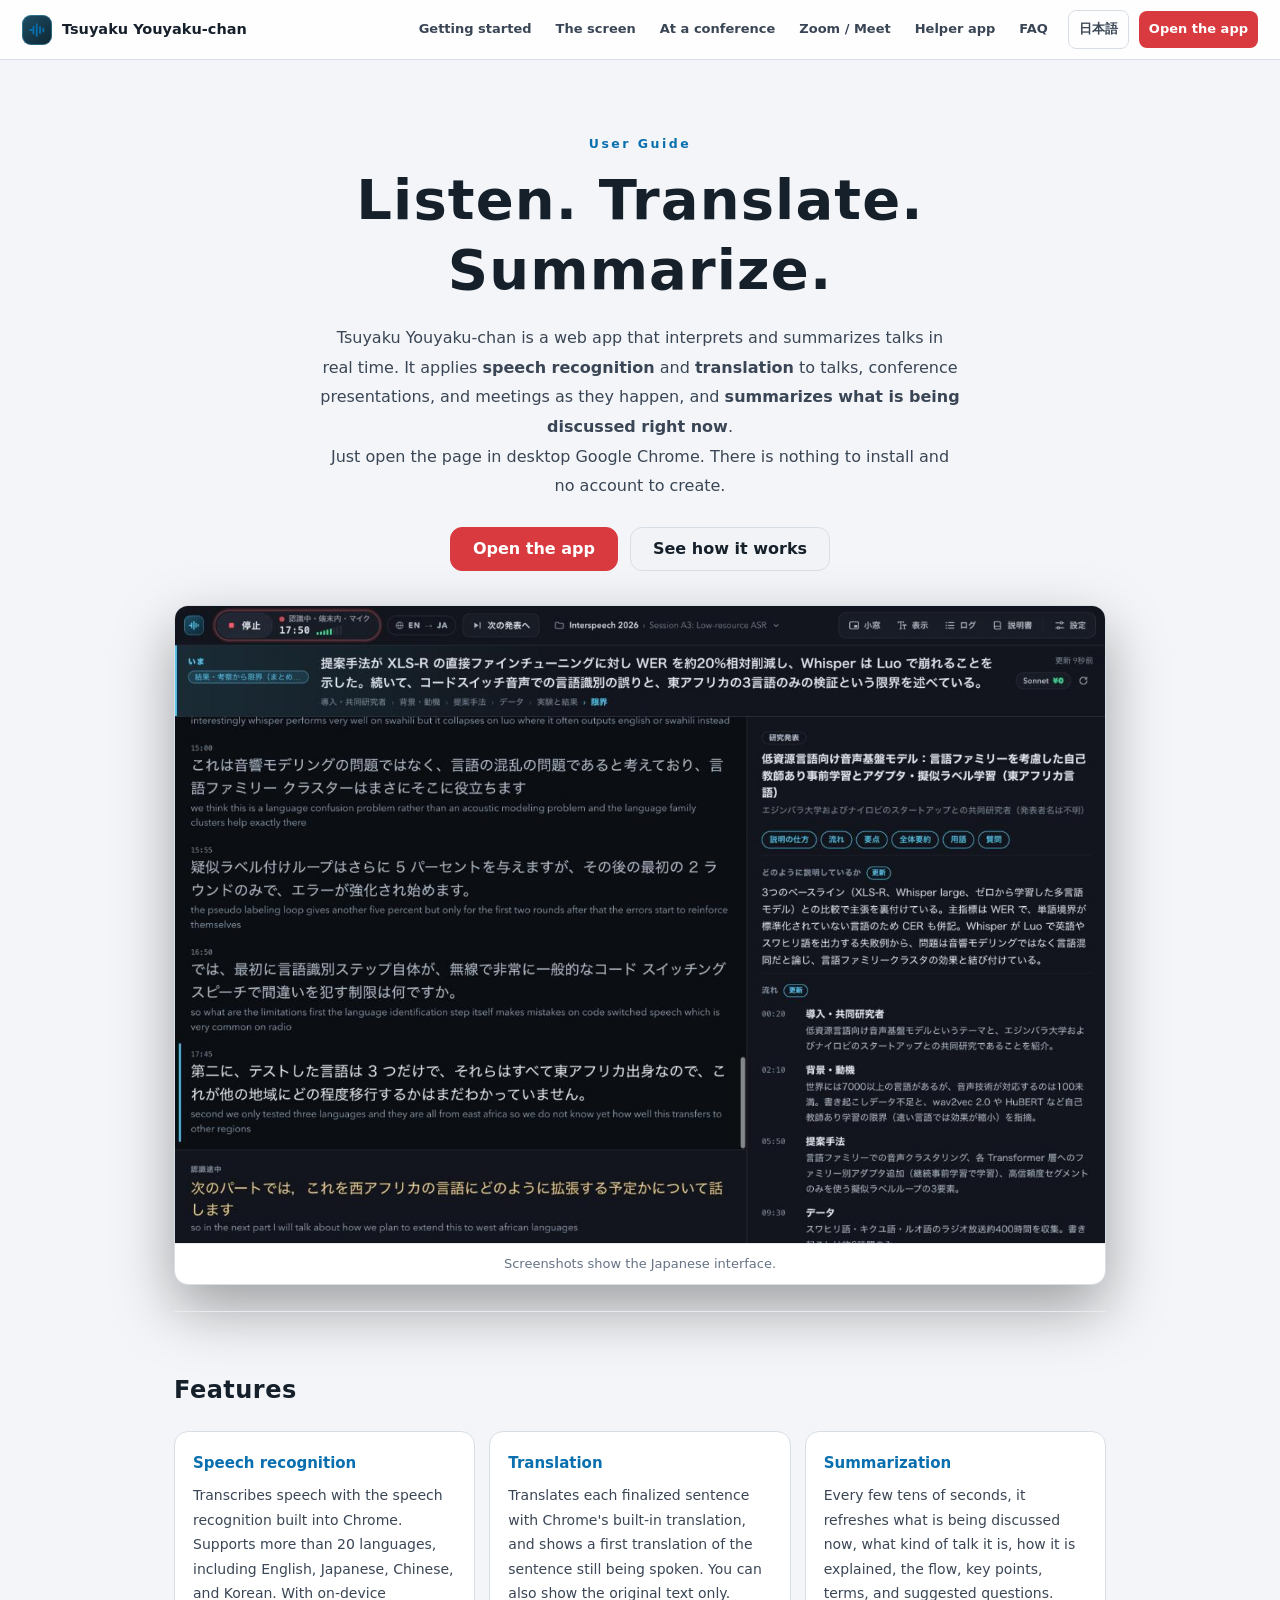
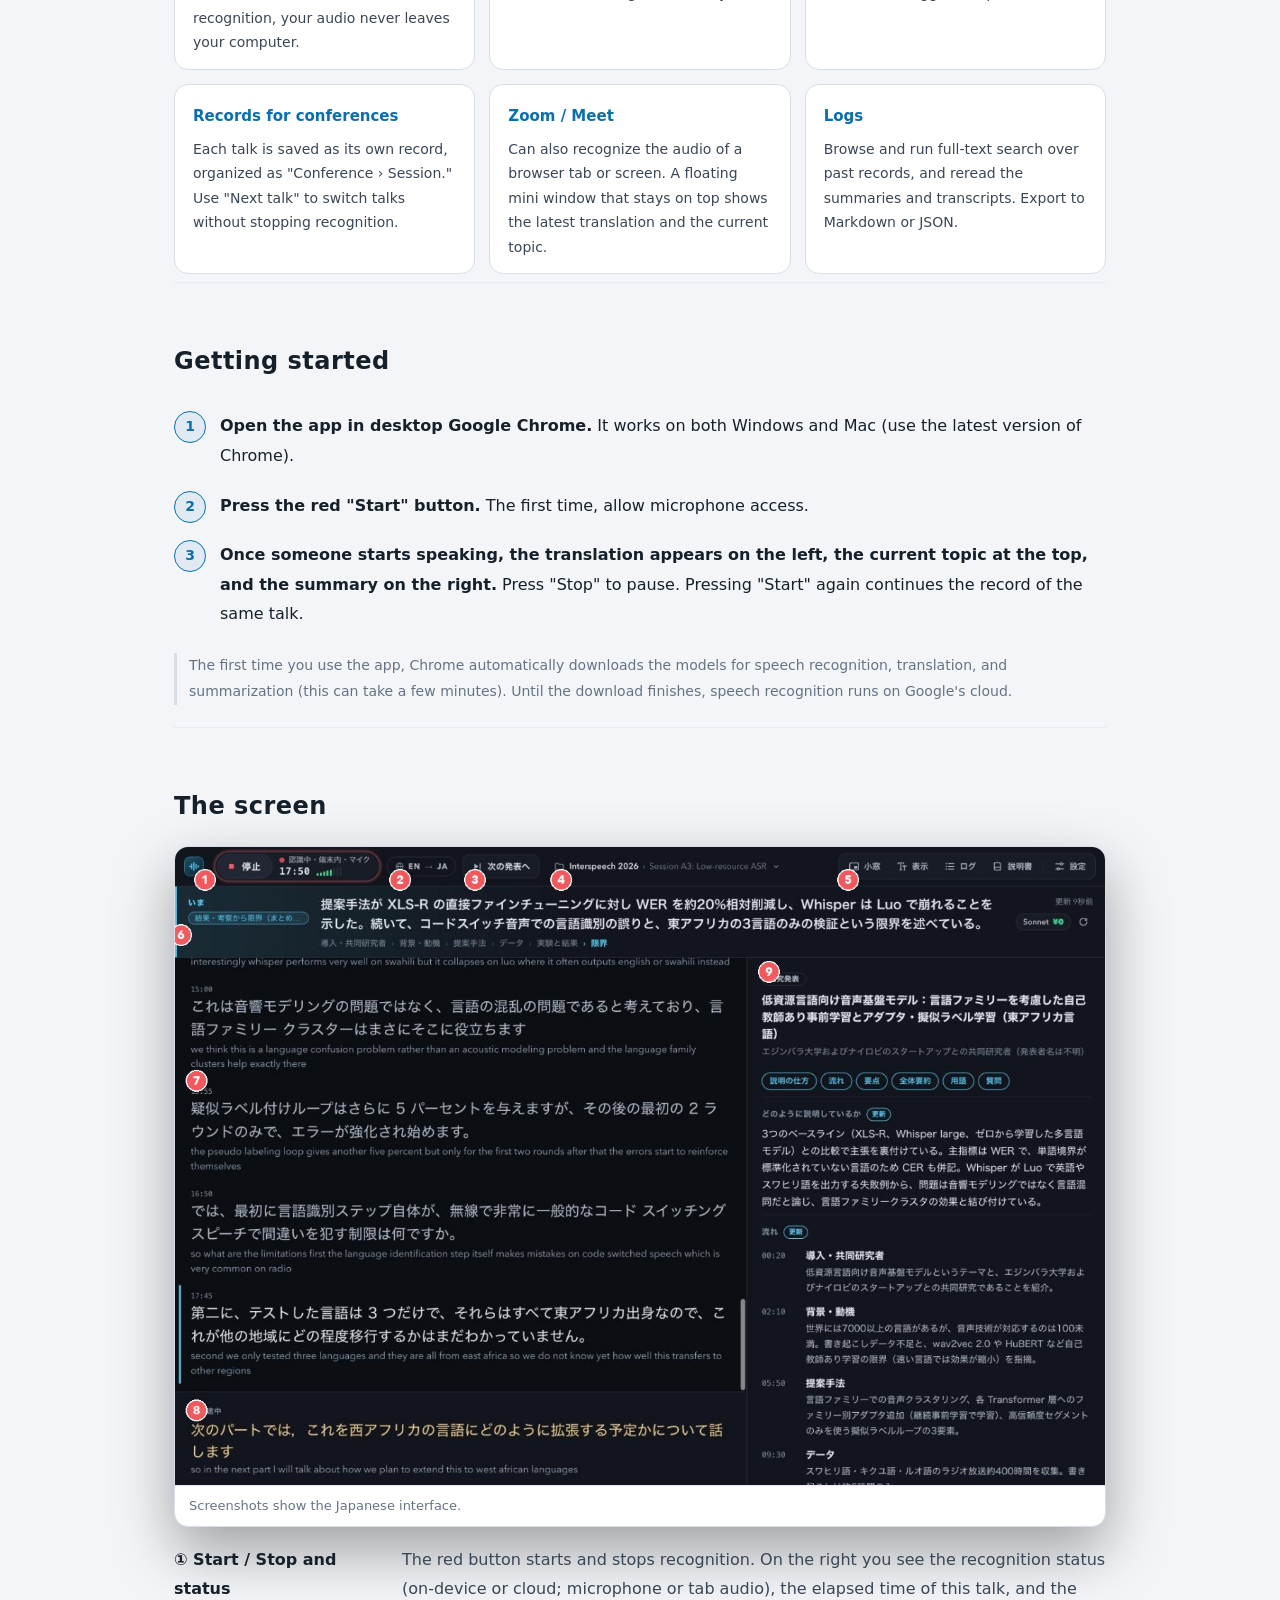
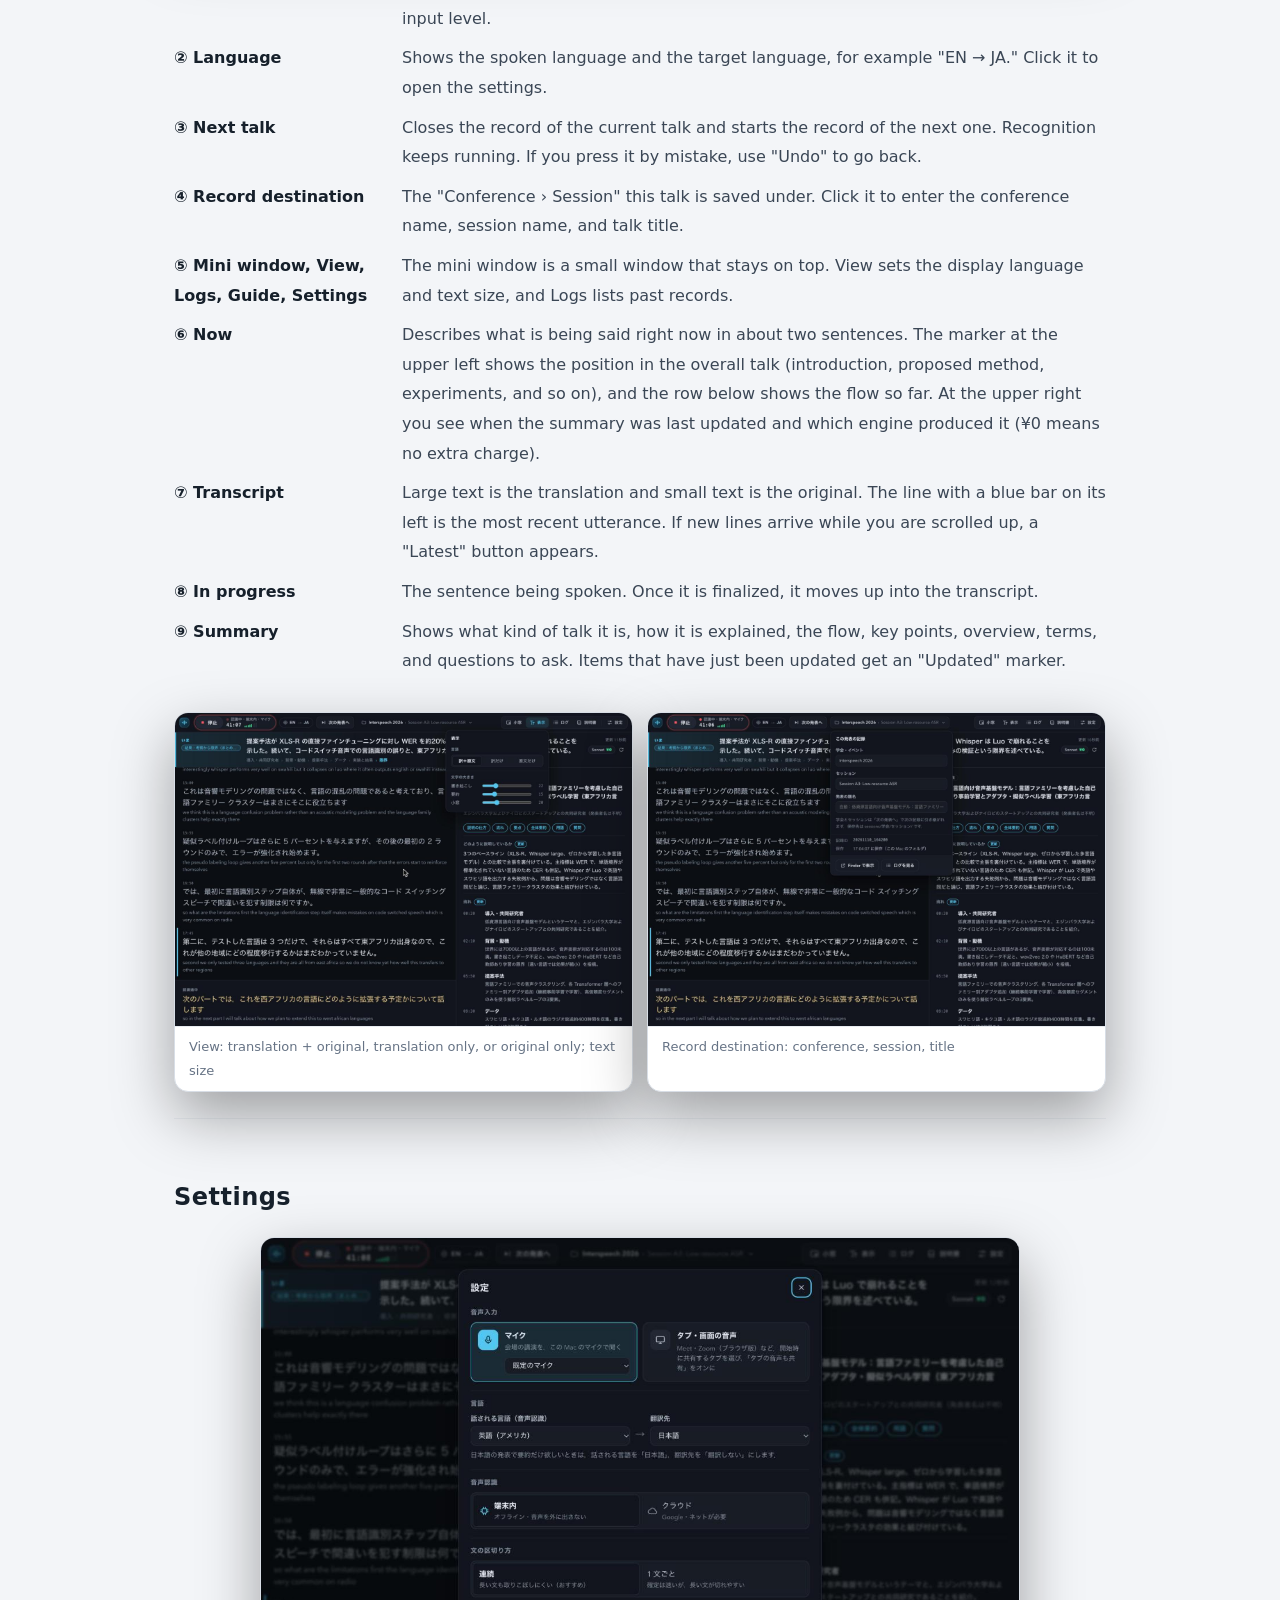
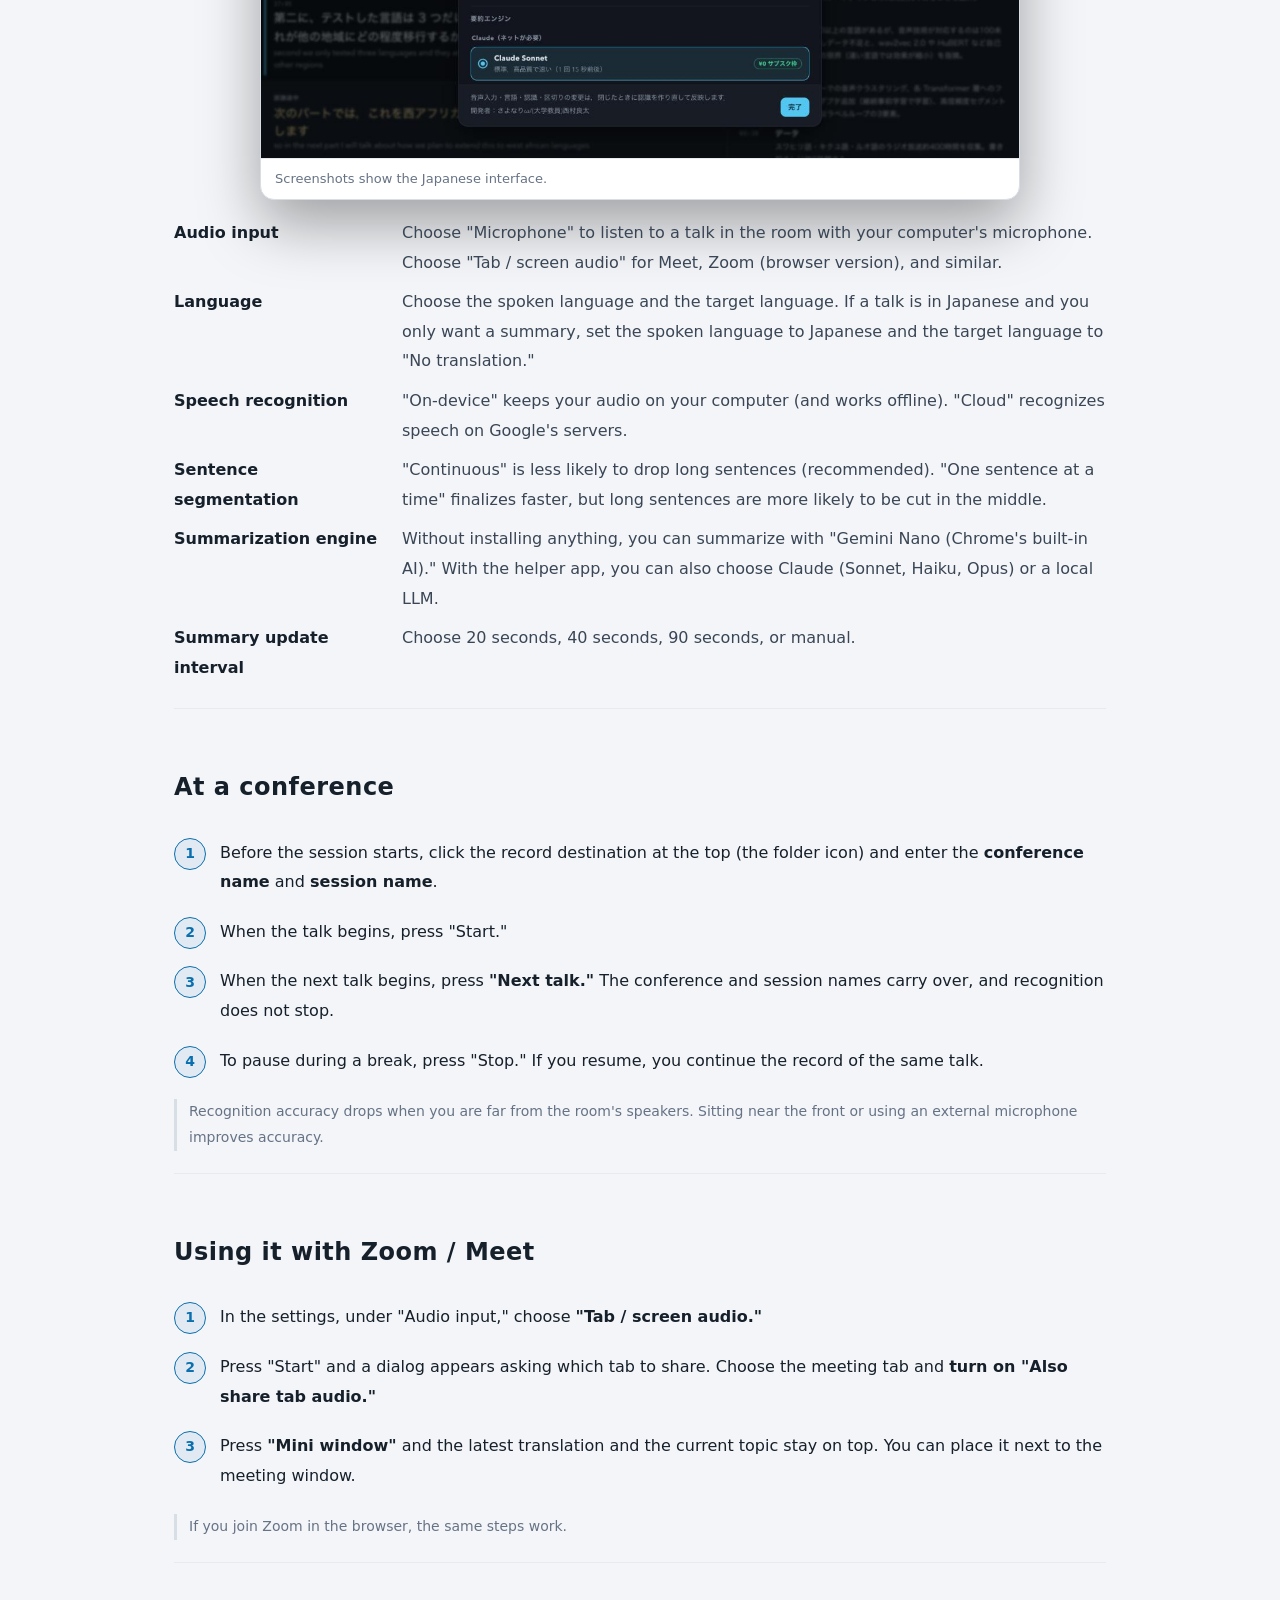
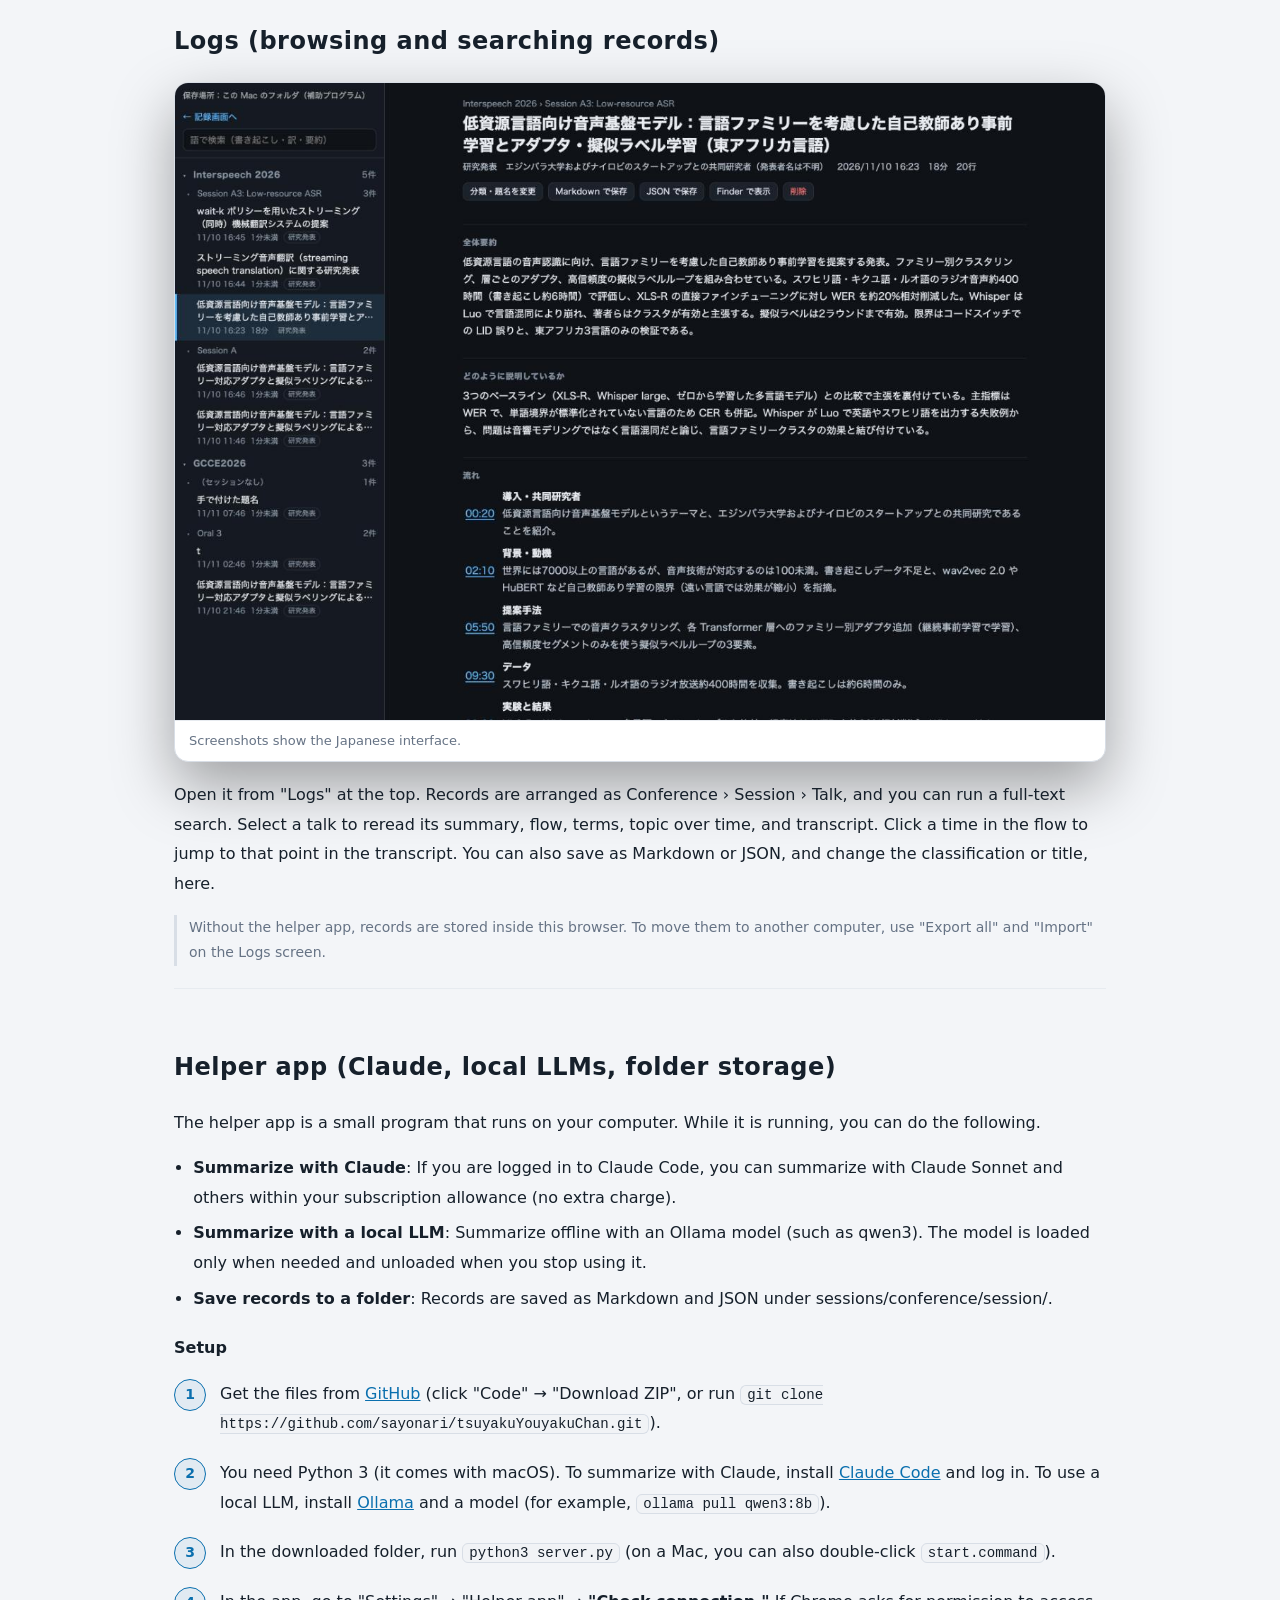
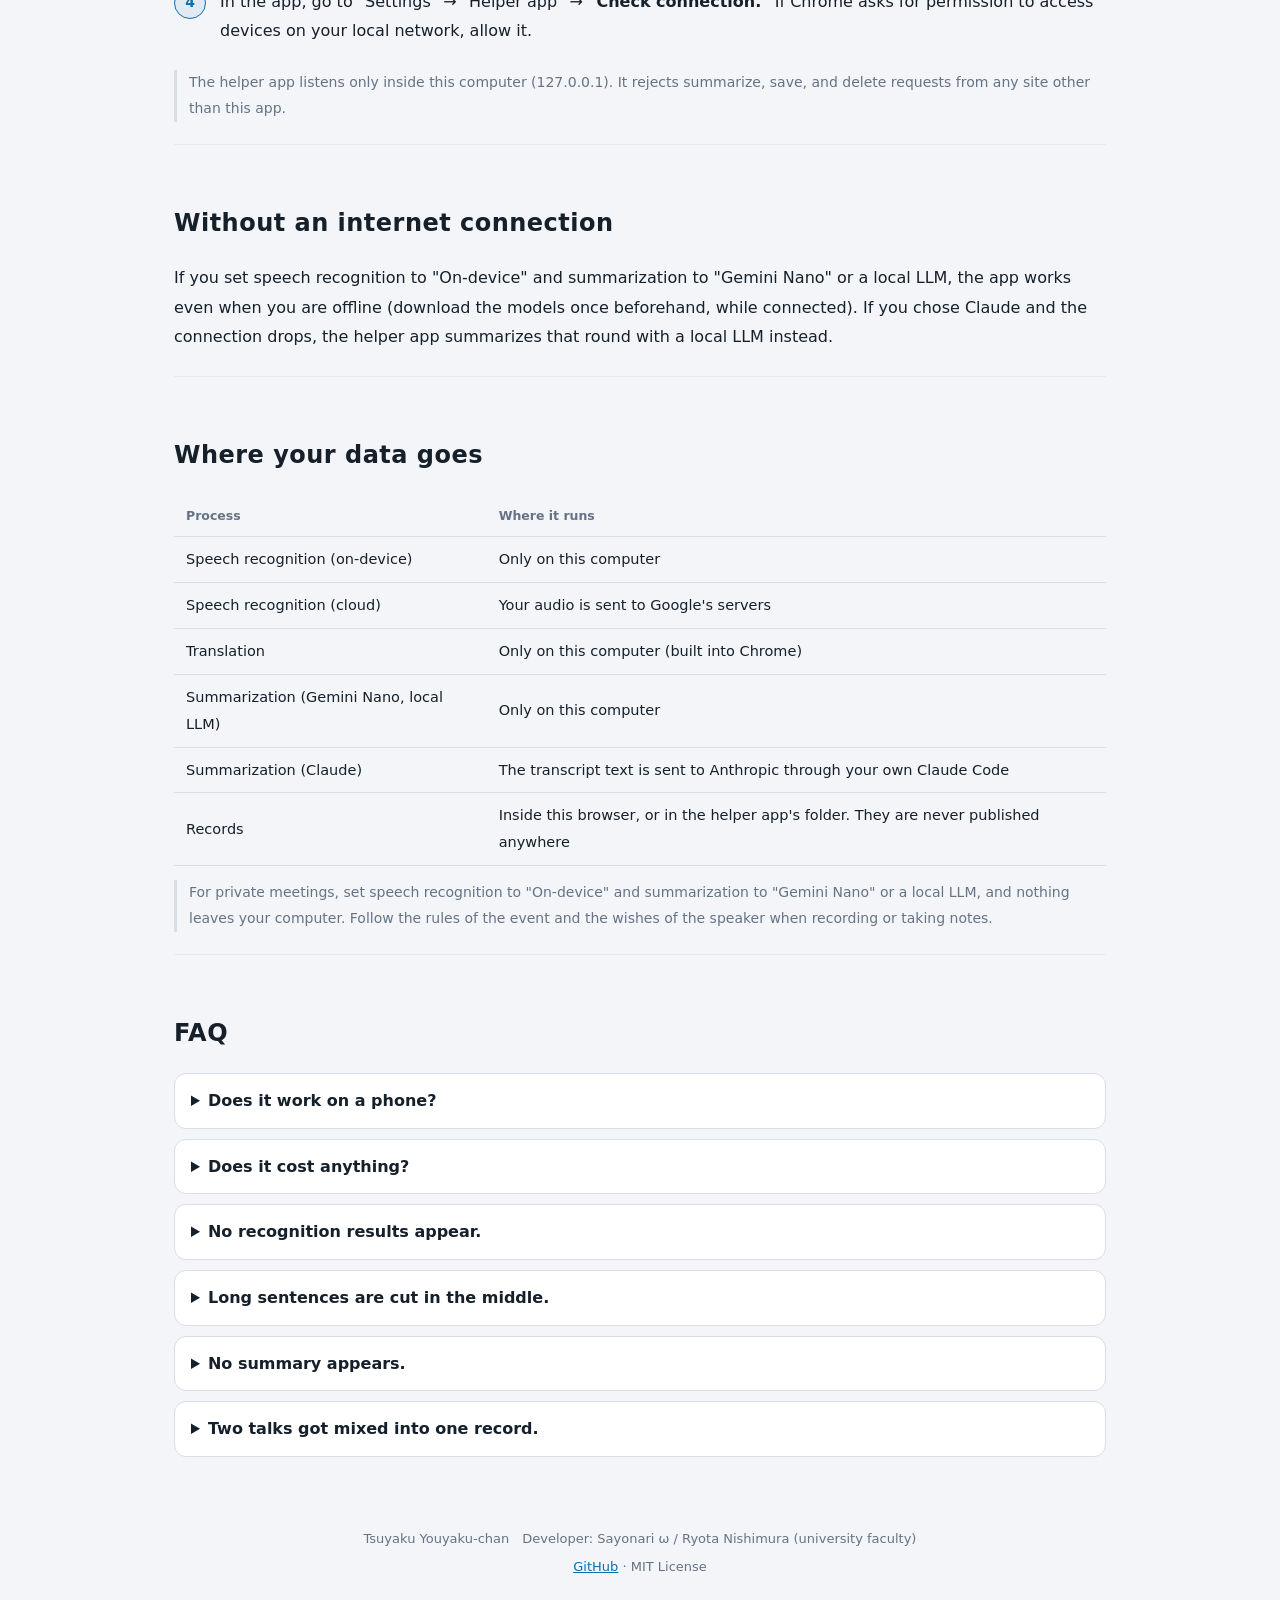
==== guide-en.html @ cc4a245e "英語表示に対応（記録画面・ログ・説明書） - 表示メニューで日本語／English を切り替え（初回はブラウザの言語） - 画面の文言は assets/lang/*.en.js の辞書で置き換える（a" ====
<!doctype html>
<html lang="en">
<head>
<meta charset="utf-8">
<meta name="viewport" content="width=device-width,initial-scale=1">
<meta name="color-scheme" content="light dark">
<title>User Guide - Tsuyaku Youyaku-chan</title>
<meta name="description" content="How to use Tsuyaku Youyaku-chan: a free web app that transcribes, translates, and summarizes talks and conference presentations in real time">
<link rel="icon" href="data:image/svg+xml,%3Csvg xmlns='http://www.w3.org/2000/svg' viewBox='0 0 32 32'%3E%3Crect width='32' height='32' rx='8' fill='%23131a22'/%3E%3Cpath d='M7 16h2M11 11v10M15 8v16M19 12v8M23 14v4' stroke='%2353c7f0' stroke-width='2.4' stroke-linecap='round'/%3E%3C/svg%3E">
<link rel="stylesheet" href="assets/guide.css">
</head>
<body>
<header class="top">
  <a class="brand" href="index.html"><span class="mark"><svg viewBox="0 0 32 32"><path d="M6 16h2.4M10.8 11v10M15.6 7.5v17M20.4 11.5v9M25.2 14v4" fill="none" stroke="currentColor" stroke-width="2.6" stroke-linecap="round"/></svg></span>Tsuyaku Youyaku-chan</a>
  <nav>
    <a href="#start">Getting started</a><a href="#screen">The screen</a><a href="#conf">At a conference</a><a href="#online">Zoom / Meet</a><a href="#helper">Helper app</a><a href="#faq">FAQ</a><a class="lang" href="guide.html" hreflang="ja" lang="ja">日本語</a>
    <a class="open" href="index.html">Open the app</a>
  </nav>
</header>

<main>
<section class="hero">
  <p class="kicker">User Guide</p>
  <h1>Listen. Translate.<br>Summarize.</h1>
  <p class="lead">Tsuyaku Youyaku-chan is a web app that interprets and summarizes talks in real time. It applies <b>speech recognition</b> and <b>translation</b> to talks, conference presentations, and meetings as they happen, and <b>summarizes what is being discussed right now</b>.<br>Just open the page in desktop Google Chrome. There is nothing to install and no account to create.</p>
  <div class="cta"><a class="btn primary" href="index.html">Open the app</a><a class="btn" href="#start">See how it works</a></div>
  <figure class="shot"><img src="assets/img/main.jpg" alt="The app: what is being said now at the top, translation and original on the left, summary on the right" loading="lazy"><figcaption>Screenshots show the Japanese interface.</figcaption></figure>
</section>

<section id="features">
  <h2>Features</h2>
  <div class="grid3">
    <div class="feat"><h3>Speech recognition</h3><p>Transcribes speech with the speech recognition built into Chrome. Supports more than 20 languages, including English, Japanese, Chinese, and Korean. With on-device recognition, your audio never leaves your computer.</p></div>
    <div class="feat"><h3>Translation</h3><p>Translates each finalized sentence with Chrome's built-in translation, and shows a first translation of the sentence still being spoken. You can also show the original text only.</p></div>
    <div class="feat"><h3>Summarization</h3><p>Every few tens of seconds, it refreshes what is being discussed now, what kind of talk it is, how it is explained, the flow, key points, terms, and suggested questions.</p></div>
    <div class="feat"><h3>Records for conferences</h3><p>Each talk is saved as its own record, organized as "Conference › Session." Use "Next talk" to switch talks without stopping recognition.</p></div>
    <div class="feat"><h3>Zoom / Meet</h3><p>Can also recognize the audio of a browser tab or screen. A floating mini window that stays on top shows the latest translation and the current topic.</p></div>
    <div class="feat"><h3>Logs</h3><p>Browse and run full-text search over past records, and reread the summaries and transcripts. Export to Markdown or JSON.</p></div>
  </div>
</section>

<section id="start">
  <h2>Getting started</h2>
  <ol class="steps">
    <li><b>Open the app in desktop Google Chrome.</b> It works on both Windows and Mac (use the latest version of Chrome).</li>
    <li><b>Press the red "Start" button.</b> The first time, allow microphone access.</li>
    <li><b>Once someone starts speaking, the translation appears on the left, the current topic at the top, and the summary on the right.</b> Press "Stop" to pause. Pressing "Start" again continues the record of the same talk.</li>
  </ol>
  <p class="note">The first time you use the app, Chrome automatically downloads the models for speech recognition, translation, and summarization (this can take a few minutes). Until the download finishes, speech recognition runs on Google's cloud.</p>
</section>

<section id="screen">
  <h2>The screen</h2>
  <figure class="shot"><img src="assets/img/main-numbered.jpg" alt="The full screen (numbers 1 to 9 correspond to the descriptions below)" loading="lazy"><figcaption>Screenshots show the Japanese interface.</figcaption></figure>
  <dl class="parts">
    <dt>① Start / Stop and status</dt><dd>The red button starts and stops recognition. On the right you see the recognition status (on-device or cloud; microphone or tab audio), the elapsed time of this talk, and the input level.</dd>
    <dt>② Language</dt><dd>Shows the spoken language and the target language, for example "EN → JA." Click it to open the settings.</dd>
    <dt>③ Next talk</dt><dd>Closes the record of the current talk and starts the record of the next one. Recognition keeps running. If you press it by mistake, use "Undo" to go back.</dd>
    <dt>④ Record destination</dt><dd>The "Conference › Session" this talk is saved under. Click it to enter the conference name, session name, and talk title.</dd>
    <dt>⑤ Mini window, View, Logs, Guide, Settings</dt><dd>The mini window is a small window that stays on top. View sets the display language and text size, and Logs lists past records.</dd>
    <dt>⑥ Now</dt><dd>Describes what is being said right now in about two sentences. The marker at the upper left shows the position in the overall talk (introduction, proposed method, experiments, and so on), and the row below shows the flow so far. At the upper right you see when the summary was last updated and which engine produced it (¥0 means no extra charge).</dd>
    <dt>⑦ Transcript</dt><dd>Large text is the translation and small text is the original. The line with a blue bar on its left is the most recent utterance. If new lines arrive while you are scrolled up, a "Latest" button appears.</dd>
    <dt>⑧ In progress</dt><dd>The sentence being spoken. Once it is finalized, it moves up into the transcript.</dd>
    <dt>⑨ Summary</dt><dd>Shows what kind of talk it is, how it is explained, the flow, key points, overview, terms, and questions to ask. Items that have just been updated get an "Updated" marker.</dd>
  </dl>
  <div class="grid2">
    <figure class="shot"><img src="assets/img/view.jpg" alt="View menu" loading="lazy"><figcaption>View: translation + original, translation only, or original only; text size</figcaption></figure>
    <figure class="shot"><img src="assets/img/record.jpg" alt="Record destination menu" loading="lazy"><figcaption>Record destination: conference, session, title</figcaption></figure>
  </div>
</section>

<section id="settings">
  <h2>Settings</h2>
  <figure class="shot narrow"><img src="assets/img/settings.jpg" alt="Settings screen" loading="lazy"><figcaption>Screenshots show the Japanese interface.</figcaption></figure>
  <dl class="parts">
    <dt>Audio input</dt><dd>Choose "Microphone" to listen to a talk in the room with your computer's microphone. Choose "Tab / screen audio" for Meet, Zoom (browser version), and similar.</dd>
    <dt>Language</dt><dd>Choose the spoken language and the target language. If a talk is in Japanese and you only want a summary, set the spoken language to Japanese and the target language to "No translation."</dd>
    <dt>Speech recognition</dt><dd>"On-device" keeps your audio on your computer (and works offline). "Cloud" recognizes speech on Google's servers.</dd>
    <dt>Sentence segmentation</dt><dd>"Continuous" is less likely to drop long sentences (recommended). "One sentence at a time" finalizes faster, but long sentences are more likely to be cut in the middle.</dd>
    <dt>Summarization engine</dt><dd>Without installing anything, you can summarize with "Gemini Nano (Chrome's built-in AI)." With the helper app, you can also choose Claude (Sonnet, Haiku, Opus) or a local LLM.</dd>
    <dt>Summary update interval</dt><dd>Choose 20 seconds, 40 seconds, 90 seconds, or manual.</dd>
  </dl>
</section>

<section id="conf">
  <h2>At a conference</h2>
  <ol class="steps">
    <li>Before the session starts, click the record destination at the top (the folder icon) and enter the <b>conference name</b> and <b>session name</b>.</li>
    <li>When the talk begins, press "Start."</li>
    <li>When the next talk begins, press <b>"Next talk."</b> The conference and session names carry over, and recognition does not stop.</li>
    <li>To pause during a break, press "Stop." If you resume, you continue the record of the same talk.</li>
  </ol>
  <p class="note">Recognition accuracy drops when you are far from the room's speakers. Sitting near the front or using an external microphone improves accuracy.</p>
</section>

<section id="online">
  <h2>Using it with Zoom / Meet</h2>
  <ol class="steps">
    <li>In the settings, under "Audio input," choose <b>"Tab / screen audio."</b></li>
    <li>Press "Start" and a dialog appears asking which tab to share. Choose the meeting tab and <b>turn on "Also share tab audio."</b></li>
    <li>Press <b>"Mini window"</b> and the latest translation and the current topic stay on top. You can place it next to the meeting window.</li>
  </ol>
  <p class="note">If you join Zoom in the browser, the same steps work.</p>
</section>

<section id="logs">
  <h2>Logs (browsing and searching records)</h2>
  <figure class="shot"><img src="assets/img/logs.jpg" alt="Logs screen" loading="lazy"><figcaption>Screenshots show the Japanese interface.</figcaption></figure>
  <p>Open it from "Logs" at the top. Records are arranged as Conference › Session › Talk, and you can run a full-text search. Select a talk to reread its summary, flow, terms, topic over time, and transcript. Click a time in the flow to jump to that point in the transcript. You can also save as Markdown or JSON, and change the classification or title, here.</p>
  <p class="note">Without the helper app, records are stored inside this browser. To move them to another computer, use "Export all" and "Import" on the Logs screen.</p>
</section>

<section id="helper">
  <h2>Helper app (Claude, local LLMs, folder storage)</h2>
  <p>The helper app is a small program that runs on your computer. While it is running, you can do the following.</p>
  <ul class="checks">
    <li><b>Summarize with Claude</b>: If you are logged in to Claude Code, you can summarize with Claude Sonnet and others within your subscription allowance (no extra charge).</li>
    <li><b>Summarize with a local LLM</b>: Summarize offline with an Ollama model (such as qwen3). The model is loaded only when needed and unloaded when you stop using it.</li>
    <li><b>Save records to a folder</b>: Records are saved as Markdown and JSON under sessions/conference/session/.</li>
  </ul>
  <h3>Setup</h3>
  <ol class="steps">
    <li>Get the files from <a href="https://github.com/sayonari/tsuyakuYouyakuChan">GitHub</a> (click "Code" → "Download ZIP", or run <code>git clone https://github.com/sayonari/tsuyakuYouyakuChan.git</code>).</li>
    <li>You need Python 3 (it comes with macOS). To summarize with Claude, install <a href="https://claude.com/claude-code">Claude Code</a> and log in. To use a local LLM, install <a href="https://ollama.com/">Ollama</a> and a model (for example, <code>ollama pull qwen3:8b</code>).</li>
    <li>In the downloaded folder, run <code>python3 server.py</code> (on a Mac, you can also double-click <code>start.command</code>).</li>
    <li>In the app, go to "Settings" → "Helper app" → <b>"Check connection."</b> If Chrome asks for permission to access devices on your local network, allow it.</li>
  </ol>
  <p class="note">The helper app listens only inside this computer (127.0.0.1). It rejects summarize, save, and delete requests from any site other than this app.</p>
</section>

<section id="offline">
  <h2>Without an internet connection</h2>
  <p>If you set speech recognition to "On-device" and summarization to "Gemini Nano" or a local LLM, the app works even when you are offline (download the models once beforehand, while connected). If you chose Claude and the connection drops, the helper app summarizes that round with a local LLM instead.</p>
</section>

<section id="privacy">
  <h2>Where your data goes</h2>
  <table class="where">
    <thead><tr><th>Process</th><th>Where it runs</th></tr></thead>
    <tbody>
      <tr><td>Speech recognition (on-device)</td><td>Only on this computer</td></tr>
      <tr><td>Speech recognition (cloud)</td><td>Your audio is sent to Google's servers</td></tr>
      <tr><td>Translation</td><td>Only on this computer (built into Chrome)</td></tr>
      <tr><td>Summarization (Gemini Nano, local LLM)</td><td>Only on this computer</td></tr>
      <tr><td>Summarization (Claude)</td><td>The transcript text is sent to Anthropic through your own Claude Code</td></tr>
      <tr><td>Records</td><td>Inside this browser, or in the helper app's folder. They are never published anywhere</td></tr>
    </tbody>
  </table>
  <p class="note">For private meetings, set speech recognition to "On-device" and summarization to "Gemini Nano" or a local LLM, and nothing leaves your computer. Follow the rules of the event and the wishes of the speaker when recording or taking notes.</p>
</section>

<section id="faq">
  <h2>FAQ</h2>
  <details><summary>Does it work on a phone?</summary><p>Not yet. It works only in desktop Google Chrome, because the mobile version of Chrome does not yet have built-in translation and built-in AI.</p></details>
  <details><summary>Does it cost anything?</summary><p>The app is free. Chrome's speech recognition, translation, and Gemini Nano are also free. Summarizing with Claude uses your Claude subscription allowance (if you run it with an API key, you are billed per use; the summarization engine in the settings then shows "pay-per-use").</p></details>
  <details><summary>No recognition results appear.</summary><p>Check that microphone access is allowed and that the input level (the bar to the right of the Start button) is moving. If on-device recognition returns nothing, switching "Speech recognition" in the settings to Cloud may fix it.</p></details>
  <details><summary>Long sentences are cut in the middle.</summary><p>Set "Sentence segmentation" in the settings to "Continuous." Short fragments are merged into the previous line and retranslated.</p></details>
  <details><summary>No summary appears.</summary><p>Check the summarization engine shown at the upper right. Claude and local LLMs require the helper app. Gemini Nano requires a one-time model download (Chrome does this automatically).</p></details>
  <details><summary>Two talks got mixed into one record.</summary><p>"Stop → Start" continues the same talk. To start a different talk, press "Next talk." You can fix the classification and title on the Logs screen.</p></details>
</section>

<footer class="foot">
  <p>Tsuyaku Youyaku-chan　Developer: Sayonari ω / Ryota Nishimura (university faculty)</p>
  <p><a href="https://github.com/sayonari/tsuyakuYouyakuChan">GitHub</a> · MIT License</p>
</footer>
</main>
</body>
</html>
---- assets/guide.css ----
/* 学会通訳要約ちゃん — 説明書 */
:root {
  color-scheme: dark;
  --bg: #0b0e12; --surface: #12161c; --surface-2: #181d25; --line: #262e39; --line-soft: #1c232c;
  --fg: #e2e7ed; --fg-2: #b2bcc8; --muted: #7f8b9a;
  --accent: #53c7f0; --accent-ink: #032231; --accent-soft: rgba(83, 199, 240, .12); --rec: #ff5a5f;
  --font-ui: "Avenir Next", "Hiragino Sans", "Hiragino Kaku Gothic ProN", "Noto Sans JP", system-ui, sans-serif;
  --font-mono: "SF Mono", ui-monospace, Menlo, Consolas, monospace;
}
@media (prefers-color-scheme: light) {
  :root {
    color-scheme: light;
    --bg: #f3f5f8; --surface: #ffffff; --surface-2: #f1f3f6; --line: #d8dee6; --line-soft: #e7ebf0;
    --fg: #16202b; --fg-2: #3a4655; --muted: #667385;
    --accent: #0a6fae; --accent-ink: #ffffff; --accent-soft: rgba(10, 111, 174, .08); --rec: #d93a3f;
  }
}
* { box-sizing: border-box; }
html { scroll-behavior: smooth; scroll-padding-top: 76px; }
body { margin: 0; background: var(--bg); color: var(--fg); font-family: var(--font-ui); line-height: 1.85; -webkit-font-smoothing: antialiased; }
a { color: var(--accent); }
code { font-family: var(--font-mono); font-size: .88em; background: var(--surface-2); border: 1px solid var(--line); border-radius: 6px; padding: 1px 6px; }

.top { position: sticky; top: 0; z-index: 10; display: flex; align-items: center; gap: 18px; height: 60px; padding: 0 22px;
  background: color-mix(in srgb, var(--surface) 88%, transparent); backdrop-filter: blur(10px); border-bottom: 1px solid var(--line); }
.brand { display: flex; align-items: center; gap: 10px; color: var(--fg); text-decoration: none; font-weight: 700; font-size: 14.5px; white-space: nowrap; }
.mark { display: grid; place-items: center; width: 30px; height: 30px; border-radius: 9px; color: var(--accent);
  background: linear-gradient(140deg, #1d4f66, #0e2633); box-shadow: inset 0 0 0 1px rgba(83, 199, 240, .35); }
.mark svg { width: 22px; height: 22px; }
.top nav { display: flex; align-items: center; gap: 4px; margin-left: auto; overflow-x: auto; }
.top nav a { color: var(--fg-2); text-decoration: none; font-size: 13px; font-weight: 600; padding: 6px 10px; border-radius: 8px; white-space: nowrap; }
.top nav a:hover { background: var(--surface-2); color: var(--fg); }
.top nav a.open { background: var(--rec); color: #fff; margin-left: 6px; }
.top nav a.lang { border: 1px solid var(--line); margin-left: 6px; }

main { max-width: 980px; margin: 0 auto; padding: 0 24px 80px; }
section { padding: 56px 0 8px; }
section + section { border-top: 1px solid var(--line-soft); }
h2 { font-size: 24px; margin: 0 0 18px; letter-spacing: .02em; }
h3 { font-size: 16px; margin: 20px 0 6px; }

.hero { text-align: center; padding-top: 72px; }
.kicker { color: var(--accent); font-weight: 800; letter-spacing: .2em; font-size: 12.5px; margin: 0; }
.hero h1 { font-size: clamp(34px, 6vw, 56px); line-height: 1.25; margin: 10px 0 18px; letter-spacing: .02em; }
.lead { color: var(--fg-2); font-size: 16px; max-width: 40em; margin: 0 auto; }
.cta { display: flex; gap: 12px; justify-content: center; margin: 26px 0 34px; }
.btn { display: inline-flex; align-items: center; height: 44px; padding: 0 22px; border-radius: 12px; font-weight: 700; text-decoration: none;
  color: var(--fg); background: var(--surface-2); border: 1px solid var(--line); }
.btn.primary { background: var(--rec); border-color: var(--rec); color: #fff; }

.shot { margin: 18px 0; border-radius: 14px; overflow: hidden; border: 1px solid var(--line); box-shadow: 0 24px 60px rgba(0, 0, 0, .35); background: var(--surface); }
.shot img { display: block; width: 100%; height: auto; }
.shot figcaption { font-size: 13px; color: var(--muted); padding: 8px 14px; border-top: 1px solid var(--line-soft); }
.shot.narrow { max-width: 760px; margin-left: auto; margin-right: auto; }

.grid3 { display: grid; grid-template-columns: repeat(3, 1fr); gap: 14px; }
.grid2 { display: grid; grid-template-columns: repeat(2, 1fr); gap: 14px; }
.feat { padding: 18px 18px 14px; border-radius: 14px; background: var(--surface); border: 1px solid var(--line); }
.feat h3 { margin: 0 0 6px; color: var(--accent); font-size: 15px; }
.feat p { margin: 0; color: var(--fg-2); font-size: 14px; line-height: 1.75; }

.steps { counter-reset: s; list-style: none; padding: 0; margin: 0; }
.steps li { counter-increment: s; position: relative; padding: 10px 0 10px 46px; }
.steps li::before { content: counter(s); position: absolute; left: 0; top: 10px; width: 30px; height: 30px; border-radius: 50%;
  display: grid; place-items: center; background: var(--accent-soft); color: var(--accent); font-weight: 800; font-size: 14px; border: 1px solid var(--accent); }
.note { color: var(--muted); font-size: 14px; border-left: 3px solid var(--line); padding-left: 12px; }
.parts { display: grid; grid-template-columns: 13em 1fr; gap: 10px 20px; margin: 18px 0; }
.parts dt { font-weight: 700; }
.parts dd { margin: 0; color: var(--fg-2); }
.checks { padding-left: 1.2em; }
.checks li { margin: 6px 0; }
.where { width: 100%; border-collapse: collapse; font-size: 14.5px; }
.where th, .where td { text-align: left; padding: 9px 12px; border-bottom: 1px solid var(--line); }
.where th { color: var(--muted); font-size: 12.5px; }
details { border: 1px solid var(--line); border-radius: 12px; padding: 4px 16px; margin: 10px 0; background: var(--surface); }
summary { cursor: pointer; font-weight: 700; padding: 8px 0; }
details p { margin: 0 0 12px; color: var(--fg-2); }
.foot { text-align: center; color: var(--muted); font-size: 13px; padding: 48px 0 0; }
.foot p { margin: 4px 0; }

@media (max-width: 760px) {
  .grid3, .grid2 { grid-template-columns: 1fr; }
  .parts { grid-template-columns: 1fr; }
  .top nav a:not(.open):not(.lang) { display: none; }
}
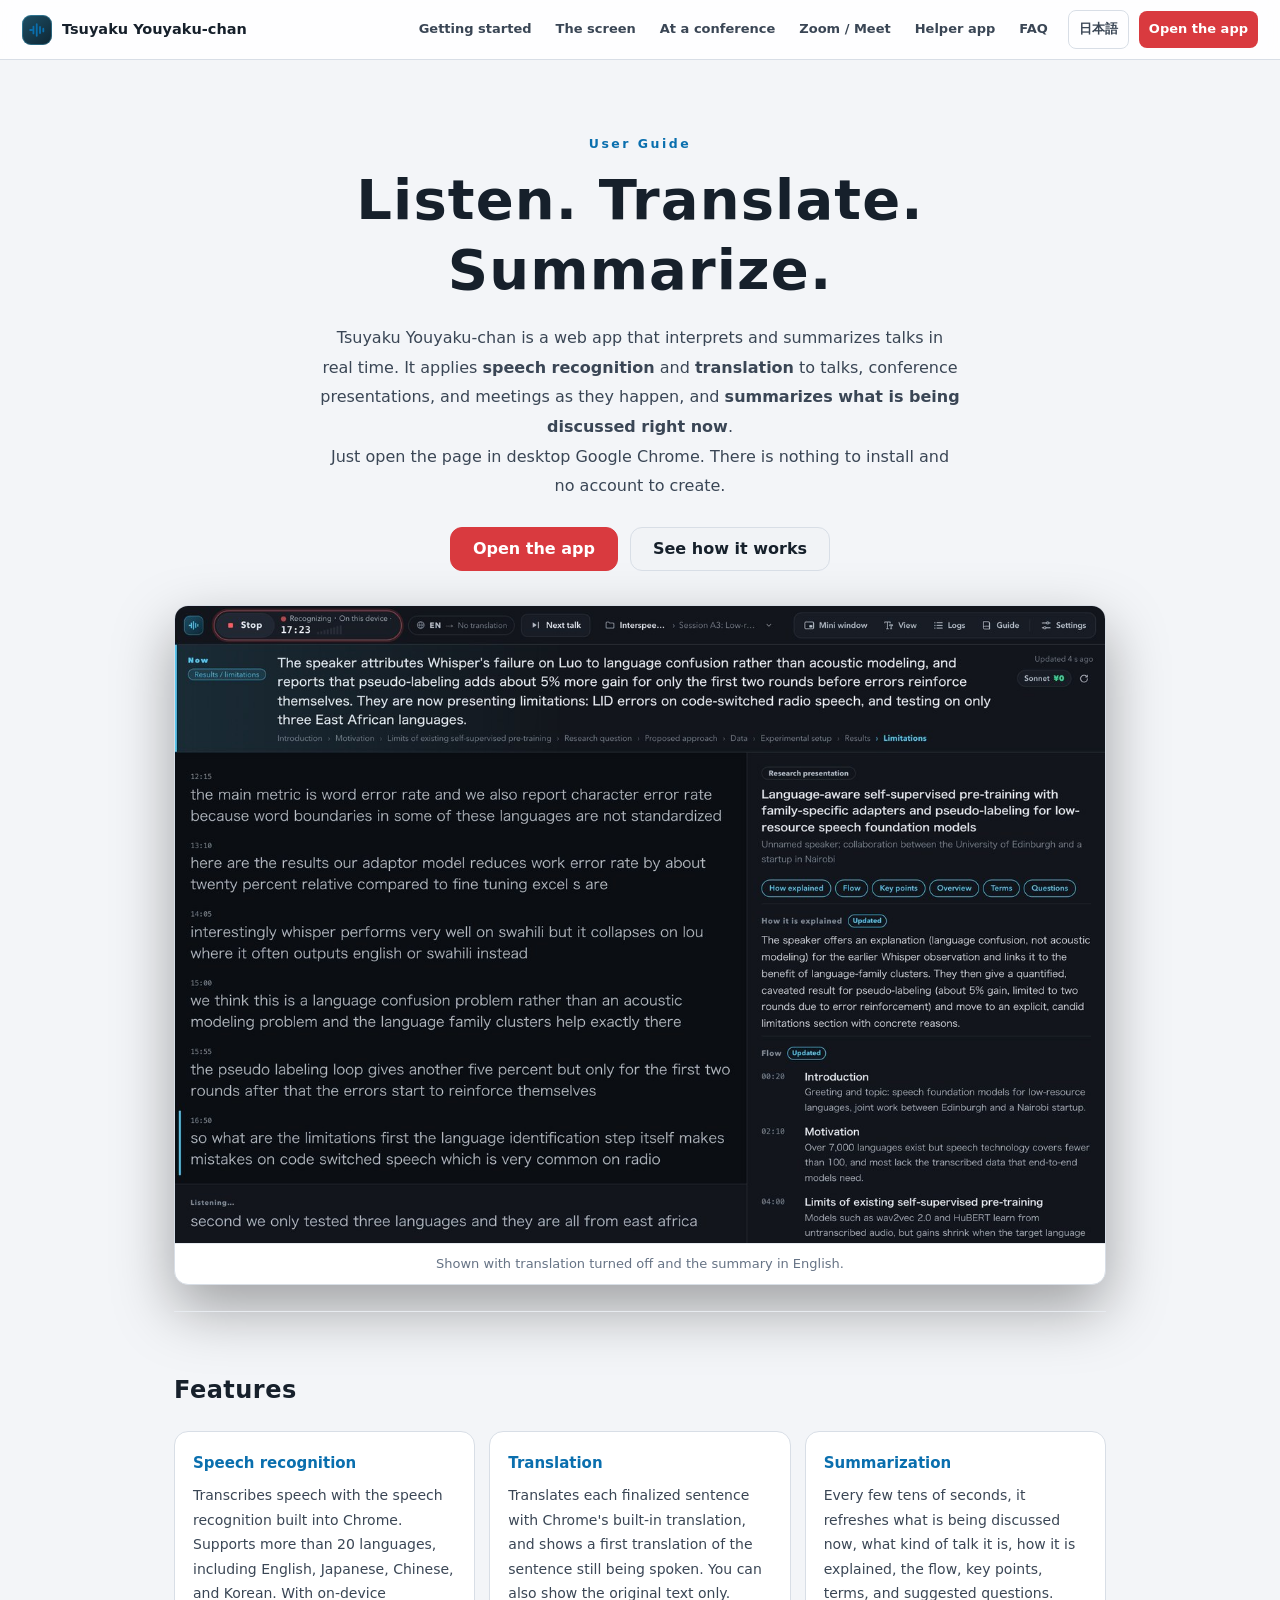
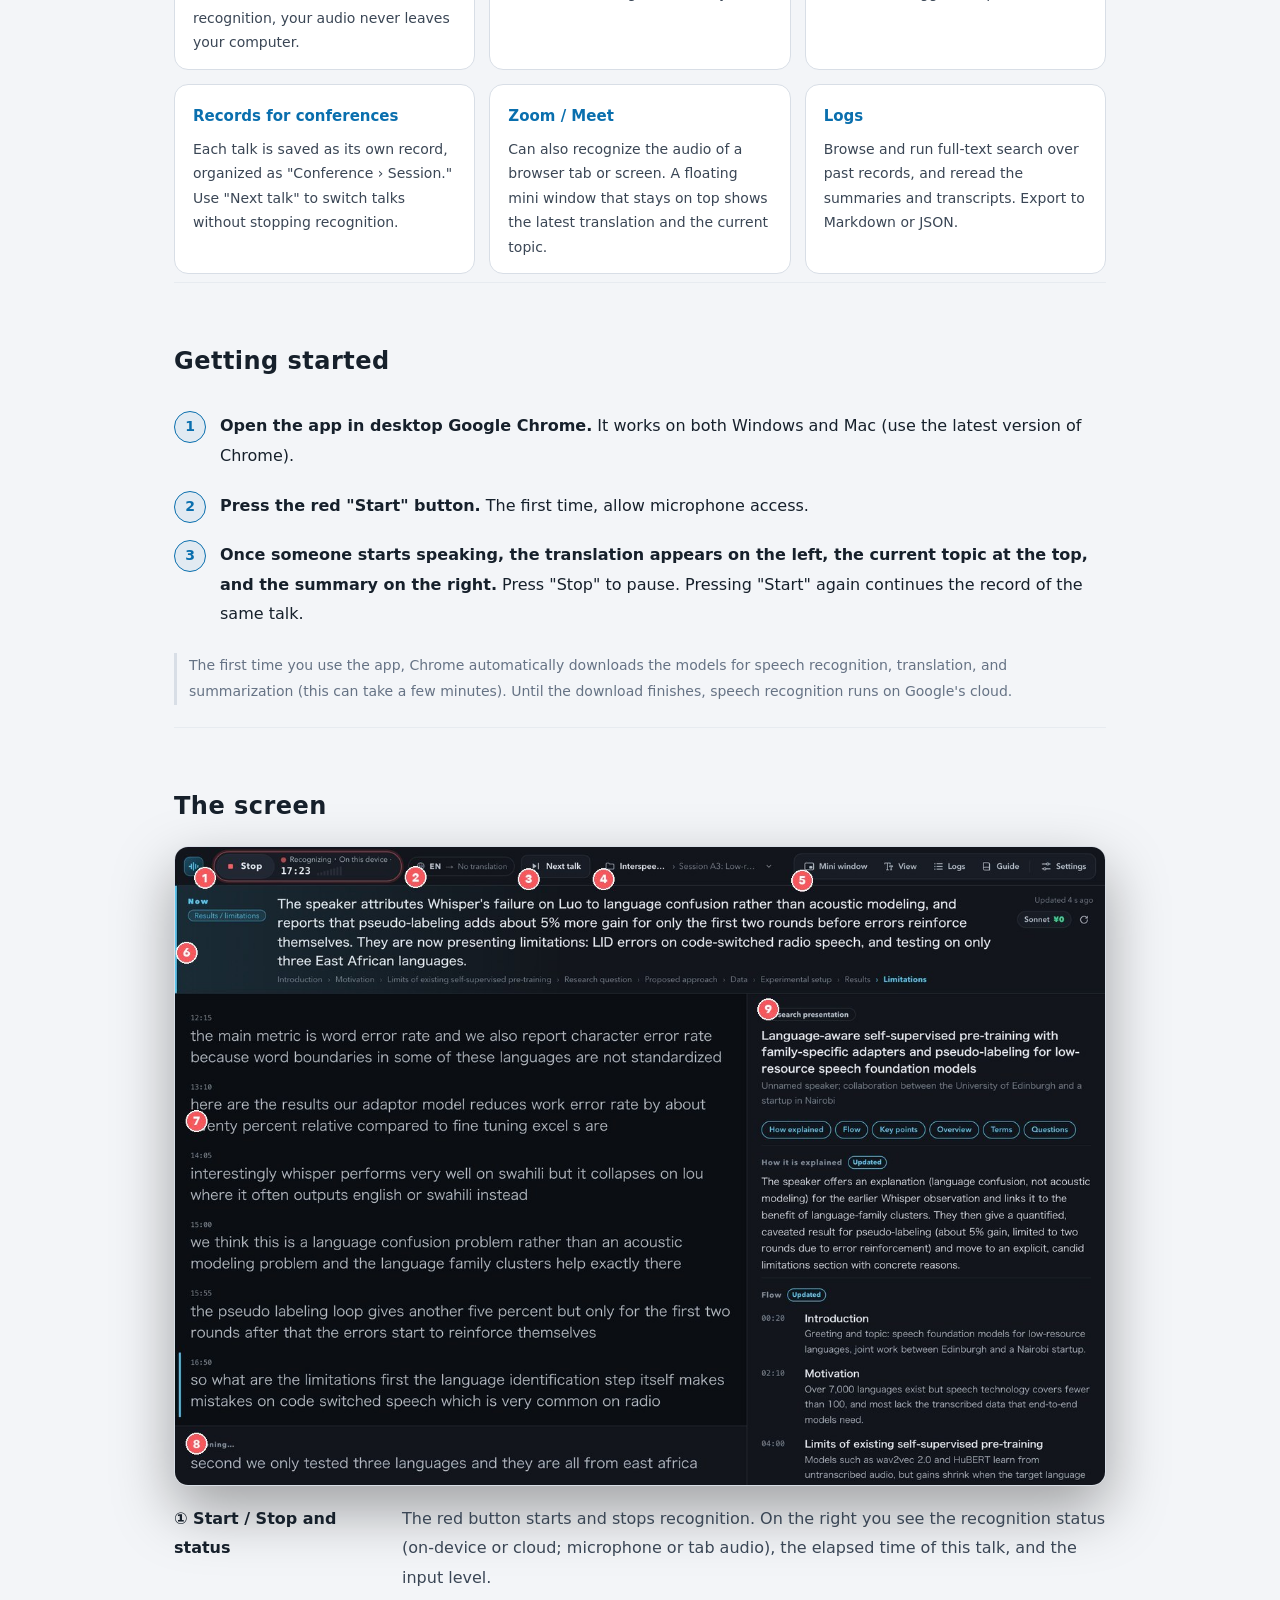
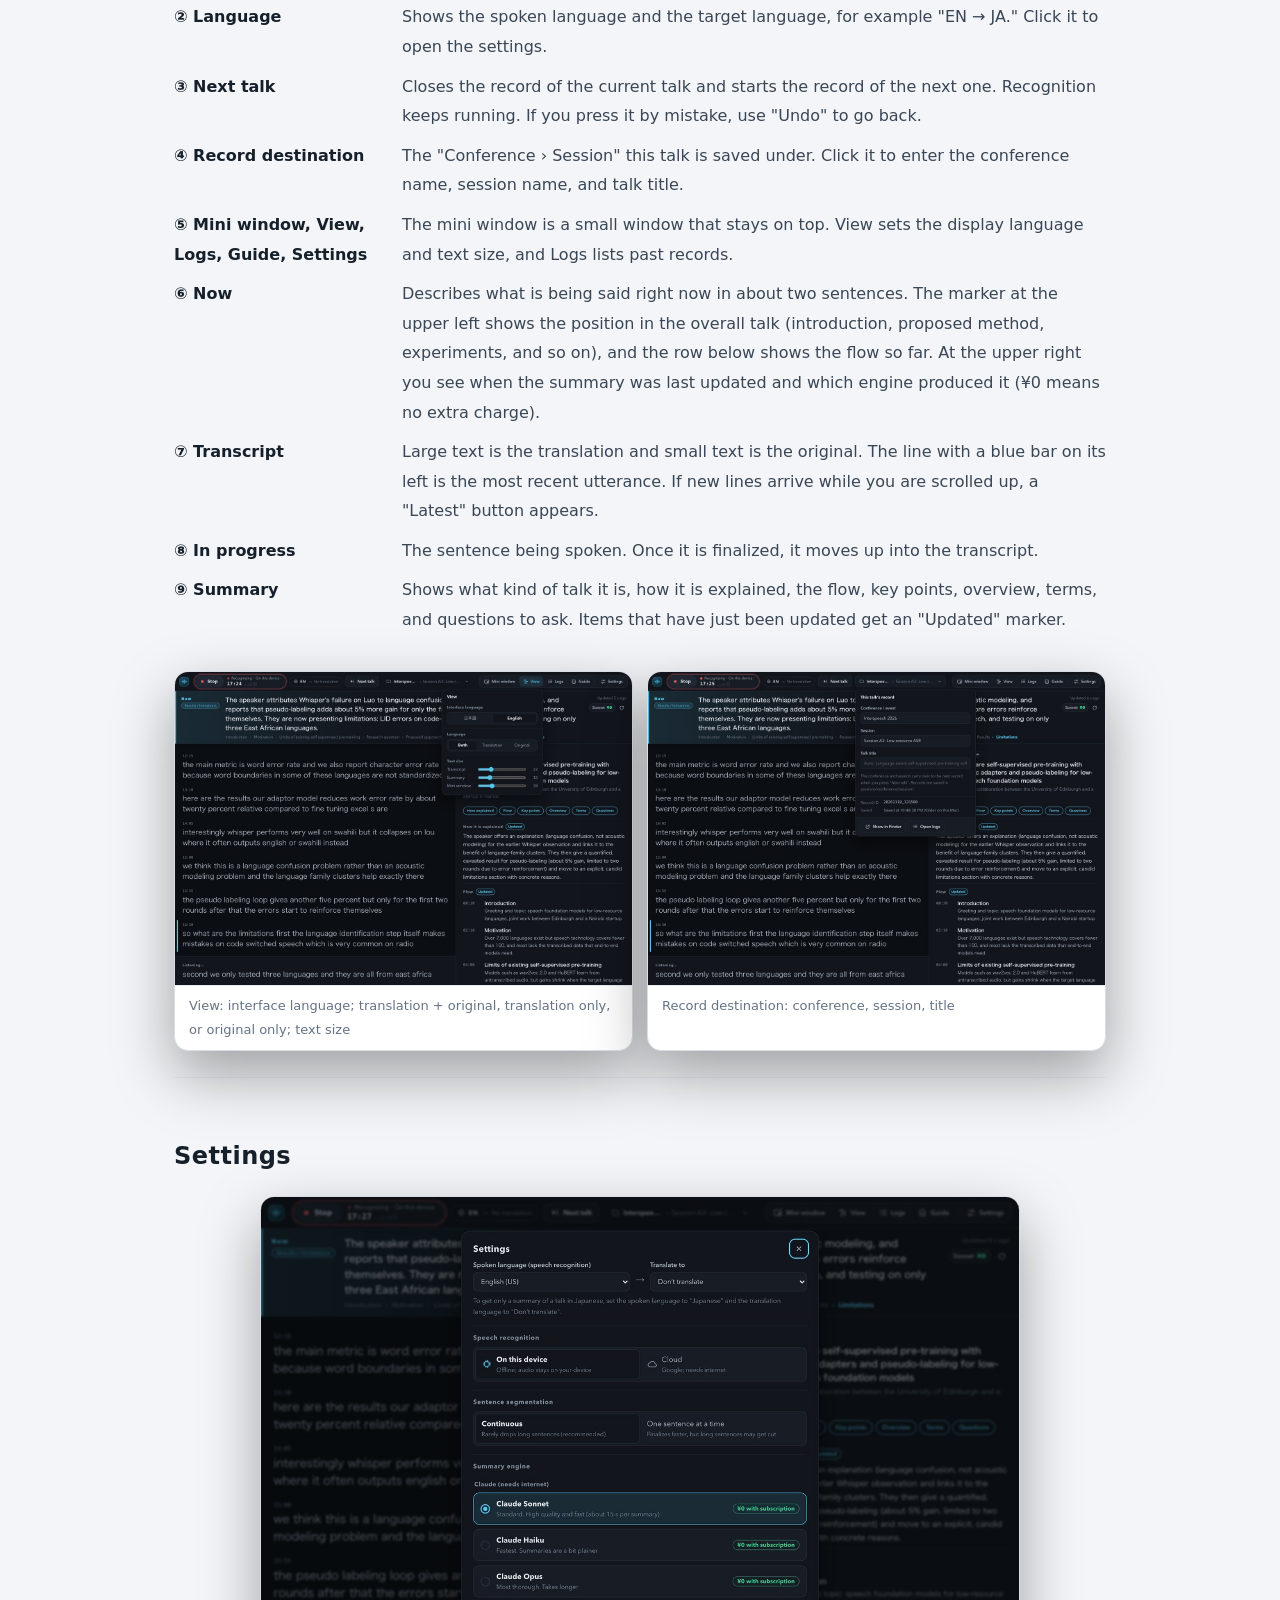
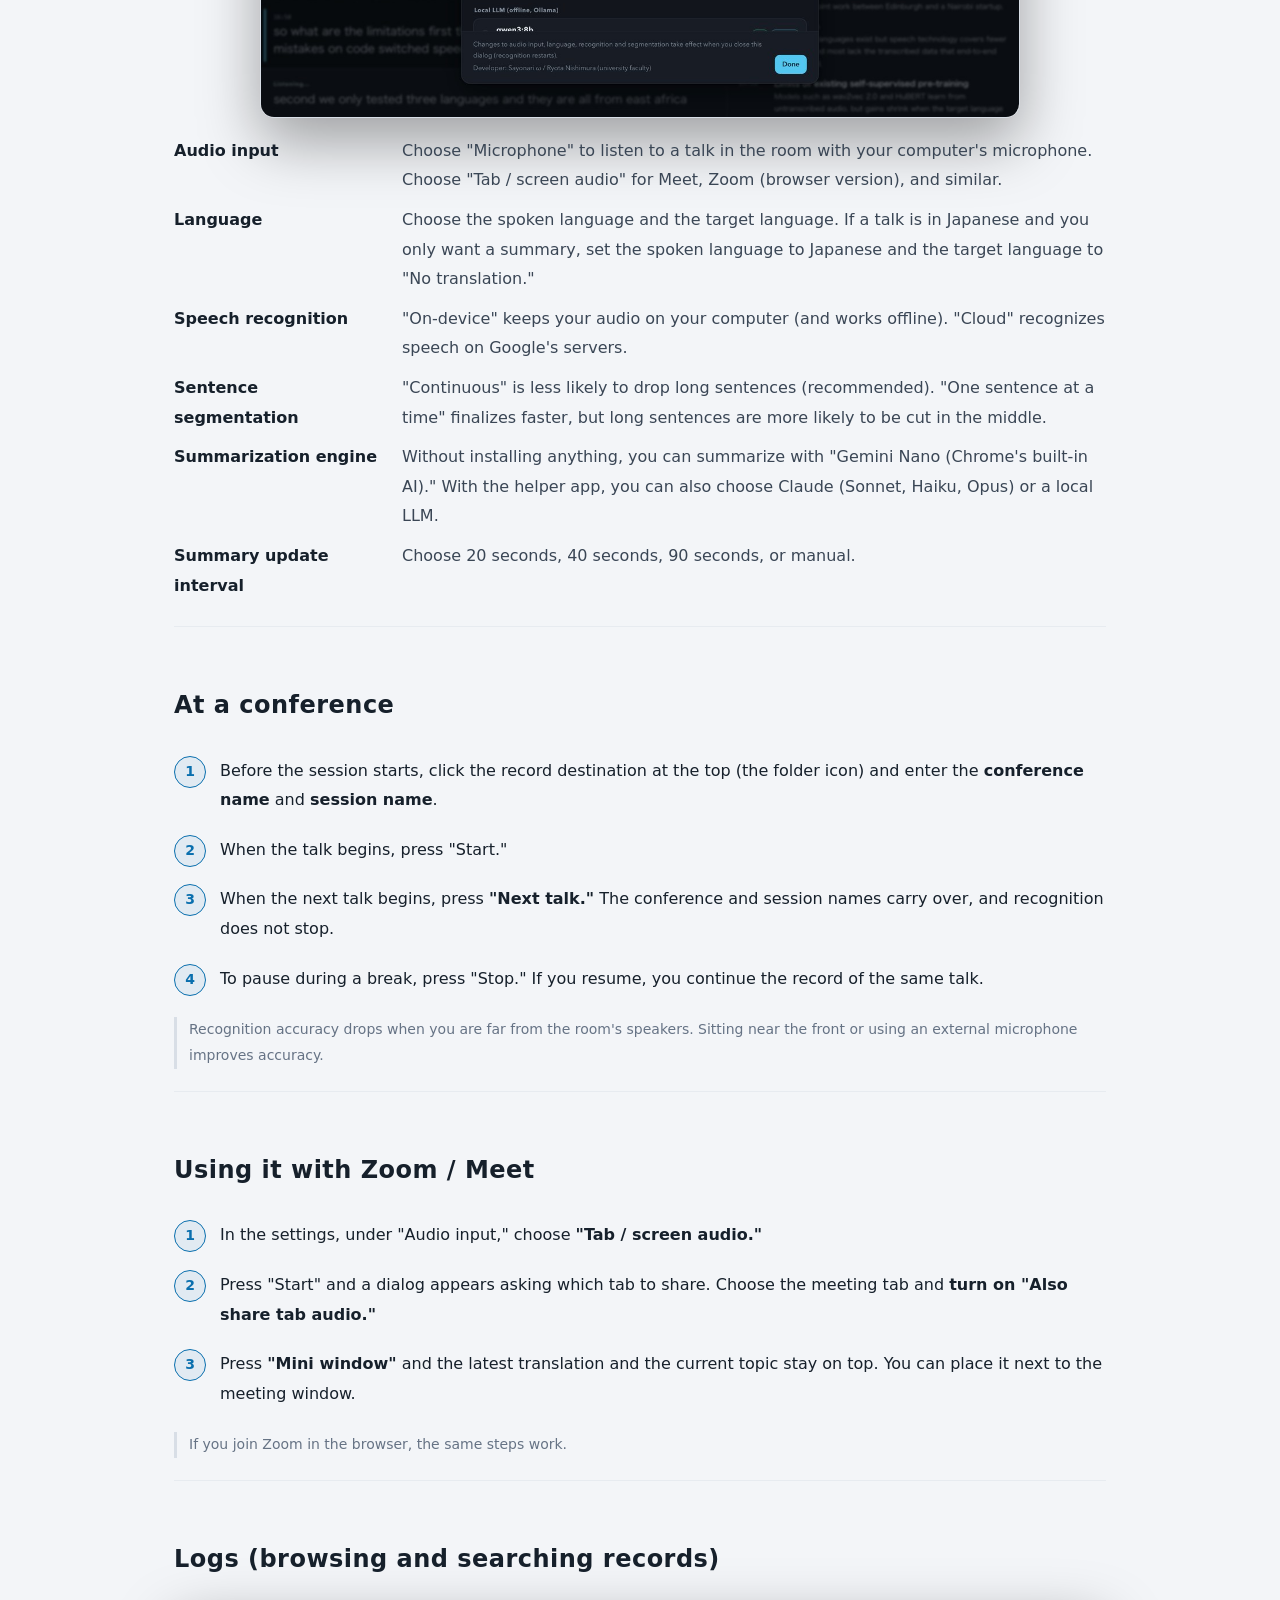
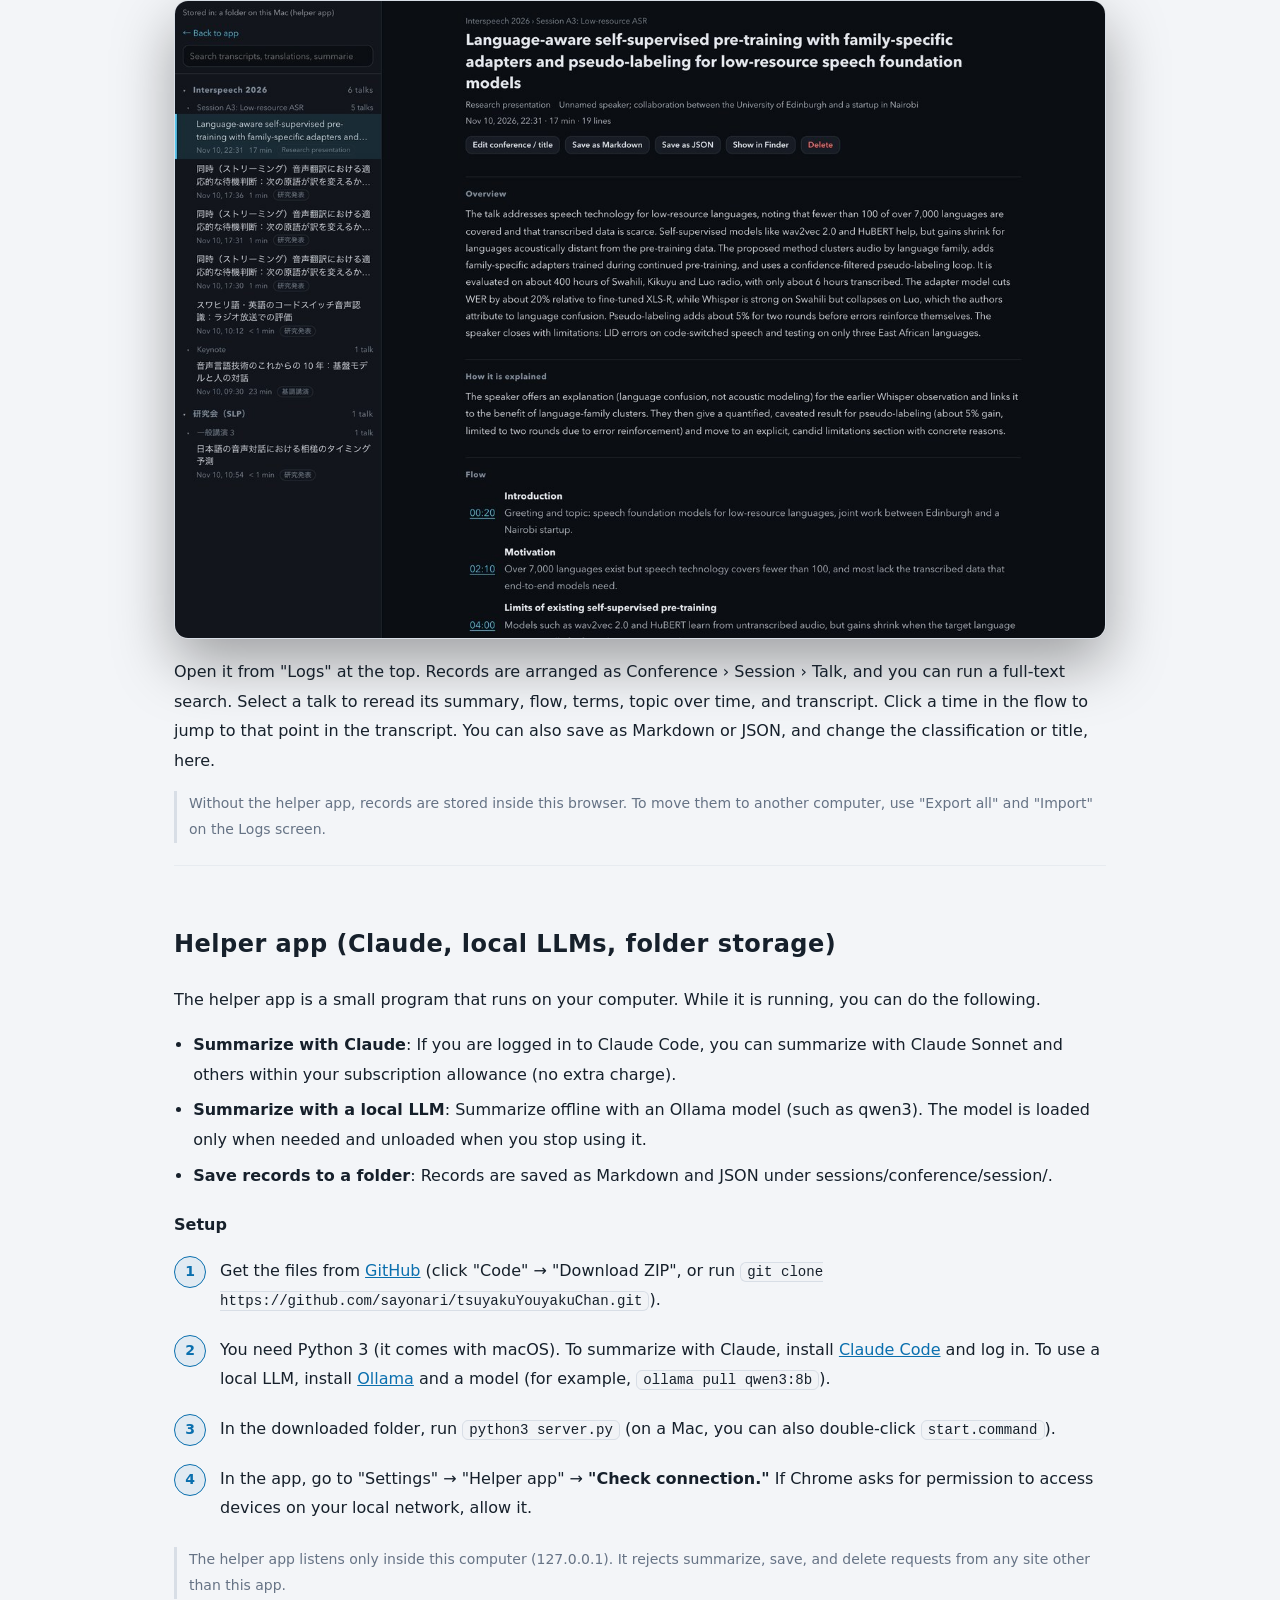
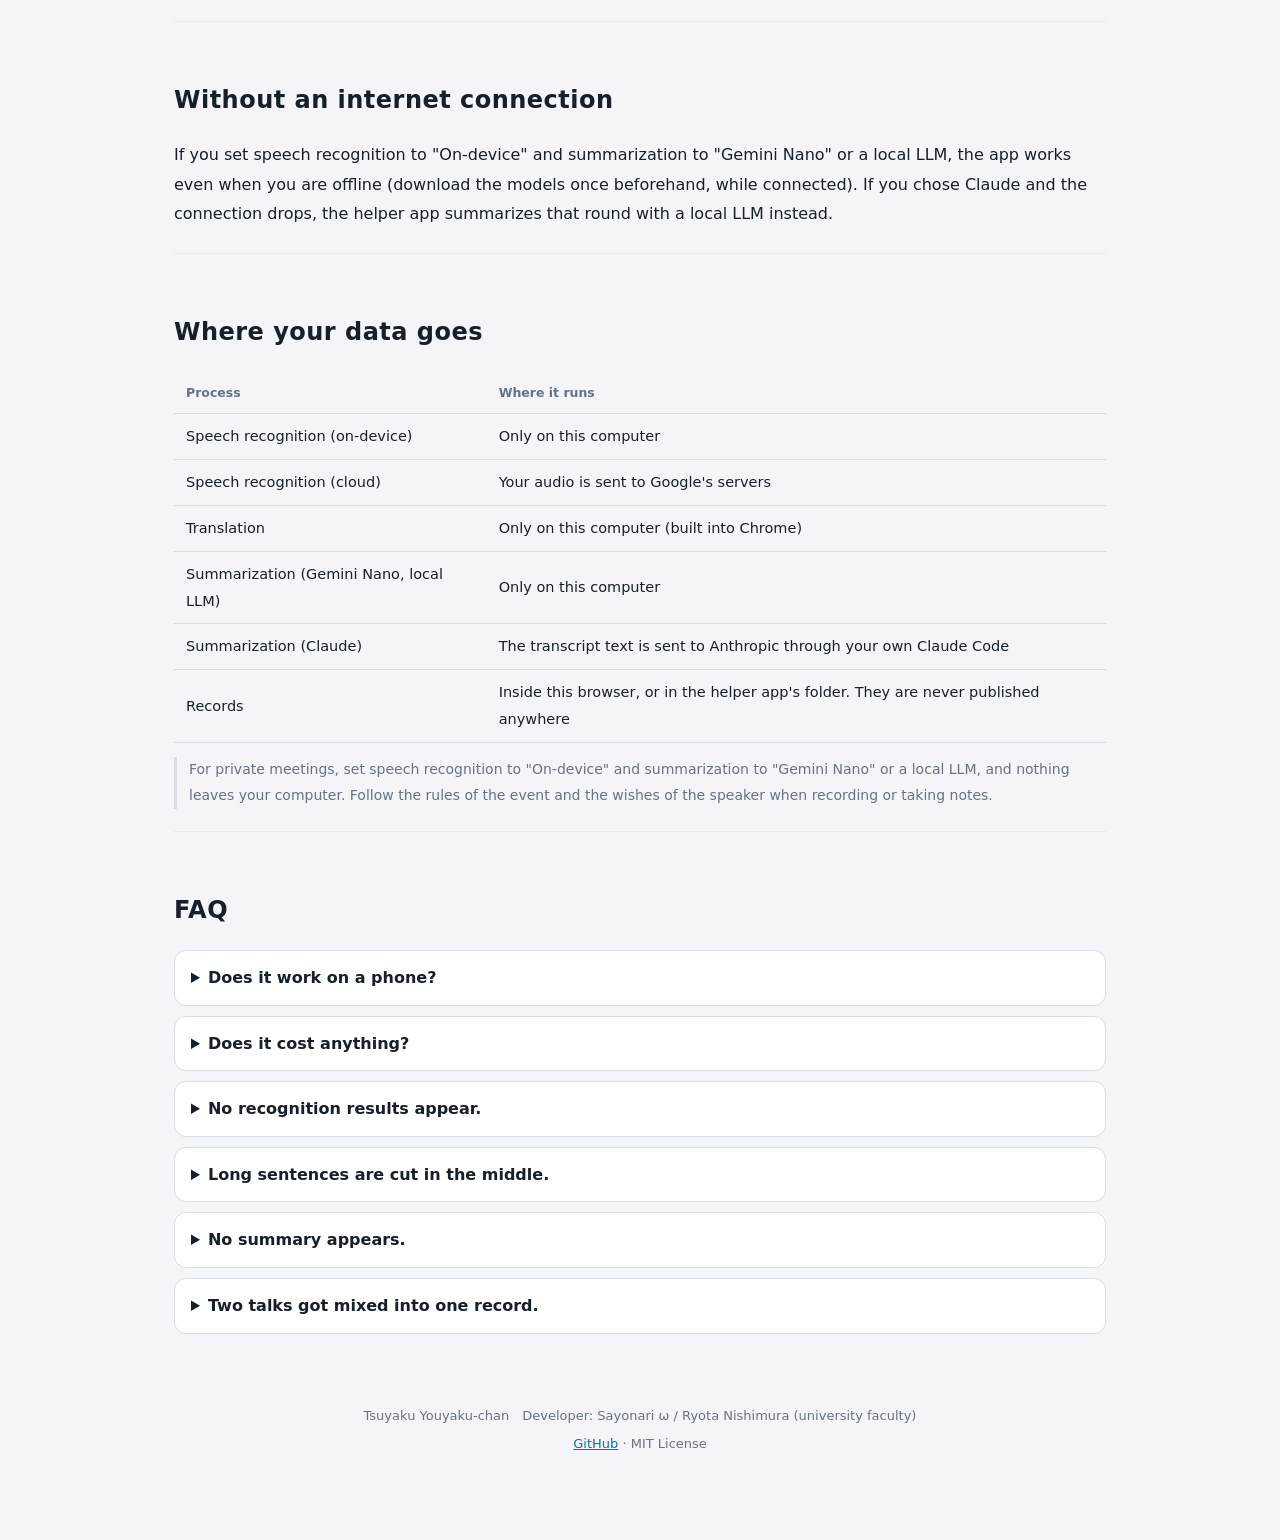
==== commit a56cc4f3: "English guide: use English-interface screenshots Co-Authored-By: Claude Opus 5.5 <noreply@anthropic." ====
--- a/guide-en.html
+++ b/guide-en.html
@@ -24,7 +24,7 @@
   <h1>Listen. Translate.<br>Summarize.</h1>
   <p class="lead">Tsuyaku Youyaku-chan is a web app that interprets and summarizes talks in real time. It applies <b>speech recognition</b> and <b>translation</b> to talks, conference presentations, and meetings as they happen, and <b>summarizes what is being discussed right now</b>.<br>Just open the page in desktop Google Chrome. There is nothing to install and no account to create.</p>
   <div class="cta"><a class="btn primary" href="index.html">Open the app</a><a class="btn" href="#start">See how it works</a></div>
-  <figure class="shot"><img src="assets/img/main.jpg" alt="The app: what is being said now at the top, translation and original on the left, summary on the right" loading="lazy"><figcaption>Screenshots show the Japanese interface.</figcaption></figure>
+  <figure class="shot"><img src="assets/img/en/main.jpg" alt="The app: what is being said now at the top, the transcript on the left, the summary on the right" loading="lazy"><figcaption>Shown with translation turned off and the summary in English.</figcaption></figure>
 </section>
 
 <section id="features">
@@ -51,7 +51,7 @@
 
 <section id="screen">
   <h2>The screen</h2>
-  <figure class="shot"><img src="assets/img/main-numbered.jpg" alt="The full screen (numbers 1 to 9 correspond to the descriptions below)" loading="lazy"><figcaption>Screenshots show the Japanese interface.</figcaption></figure>
+  <figure class="shot"><img src="assets/img/en/main-numbered.jpg" alt="The full screen (numbers 1 to 9 correspond to the descriptions below)" loading="lazy"></figure>
   <dl class="parts">
     <dt>① Start / Stop and status</dt><dd>The red button starts and stops recognition. On the right you see the recognition status (on-device or cloud; microphone or tab audio), the elapsed time of this talk, and the input level.</dd>
     <dt>② Language</dt><dd>Shows the spoken language and the target language, for example "EN → JA." Click it to open the settings.</dd>
@@ -64,14 +64,14 @@
     <dt>⑨ Summary</dt><dd>Shows what kind of talk it is, how it is explained, the flow, key points, overview, terms, and questions to ask. Items that have just been updated get an "Updated" marker.</dd>
   </dl>
   <div class="grid2">
-    <figure class="shot"><img src="assets/img/view.jpg" alt="View menu" loading="lazy"><figcaption>View: translation + original, translation only, or original only; text size</figcaption></figure>
-    <figure class="shot"><img src="assets/img/record.jpg" alt="Record destination menu" loading="lazy"><figcaption>Record destination: conference, session, title</figcaption></figure>
+    <figure class="shot"><img src="assets/img/en/view.jpg" alt="View menu" loading="lazy"><figcaption>View: interface language; translation + original, translation only, or original only; text size</figcaption></figure>
+    <figure class="shot"><img src="assets/img/en/record.jpg" alt="Record destination menu" loading="lazy"><figcaption>Record destination: conference, session, title</figcaption></figure>
   </div>
 </section>
 
 <section id="settings">
   <h2>Settings</h2>
-  <figure class="shot narrow"><img src="assets/img/settings.jpg" alt="Settings screen" loading="lazy"><figcaption>Screenshots show the Japanese interface.</figcaption></figure>
+  <figure class="shot narrow"><img src="assets/img/en/settings.jpg" alt="Settings screen" loading="lazy"></figure>
   <dl class="parts">
     <dt>Audio input</dt><dd>Choose "Microphone" to listen to a talk in the room with your computer's microphone. Choose "Tab / screen audio" for Meet, Zoom (browser version), and similar.</dd>
     <dt>Language</dt><dd>Choose the spoken language and the target language. If a talk is in Japanese and you only want a summary, set the spoken language to Japanese and the target language to "No translation."</dd>
@@ -105,7 +105,7 @@
 
 <section id="logs">
   <h2>Logs (browsing and searching records)</h2>
-  <figure class="shot"><img src="assets/img/logs.jpg" alt="Logs screen" loading="lazy"><figcaption>Screenshots show the Japanese interface.</figcaption></figure>
+  <figure class="shot"><img src="assets/img/en/logs.jpg" alt="Logs screen" loading="lazy"></figure>
   <p>Open it from "Logs" at the top. Records are arranged as Conference › Session › Talk, and you can run a full-text search. Select a talk to reread its summary, flow, terms, topic over time, and transcript. Click a time in the flow to jump to that point in the transcript. You can also save as Markdown or JSON, and change the classification or title, here.</p>
   <p class="note">Without the helper app, records are stored inside this browser. To move them to another computer, use "Export all" and "Import" on the Logs screen.</p>
 </section>
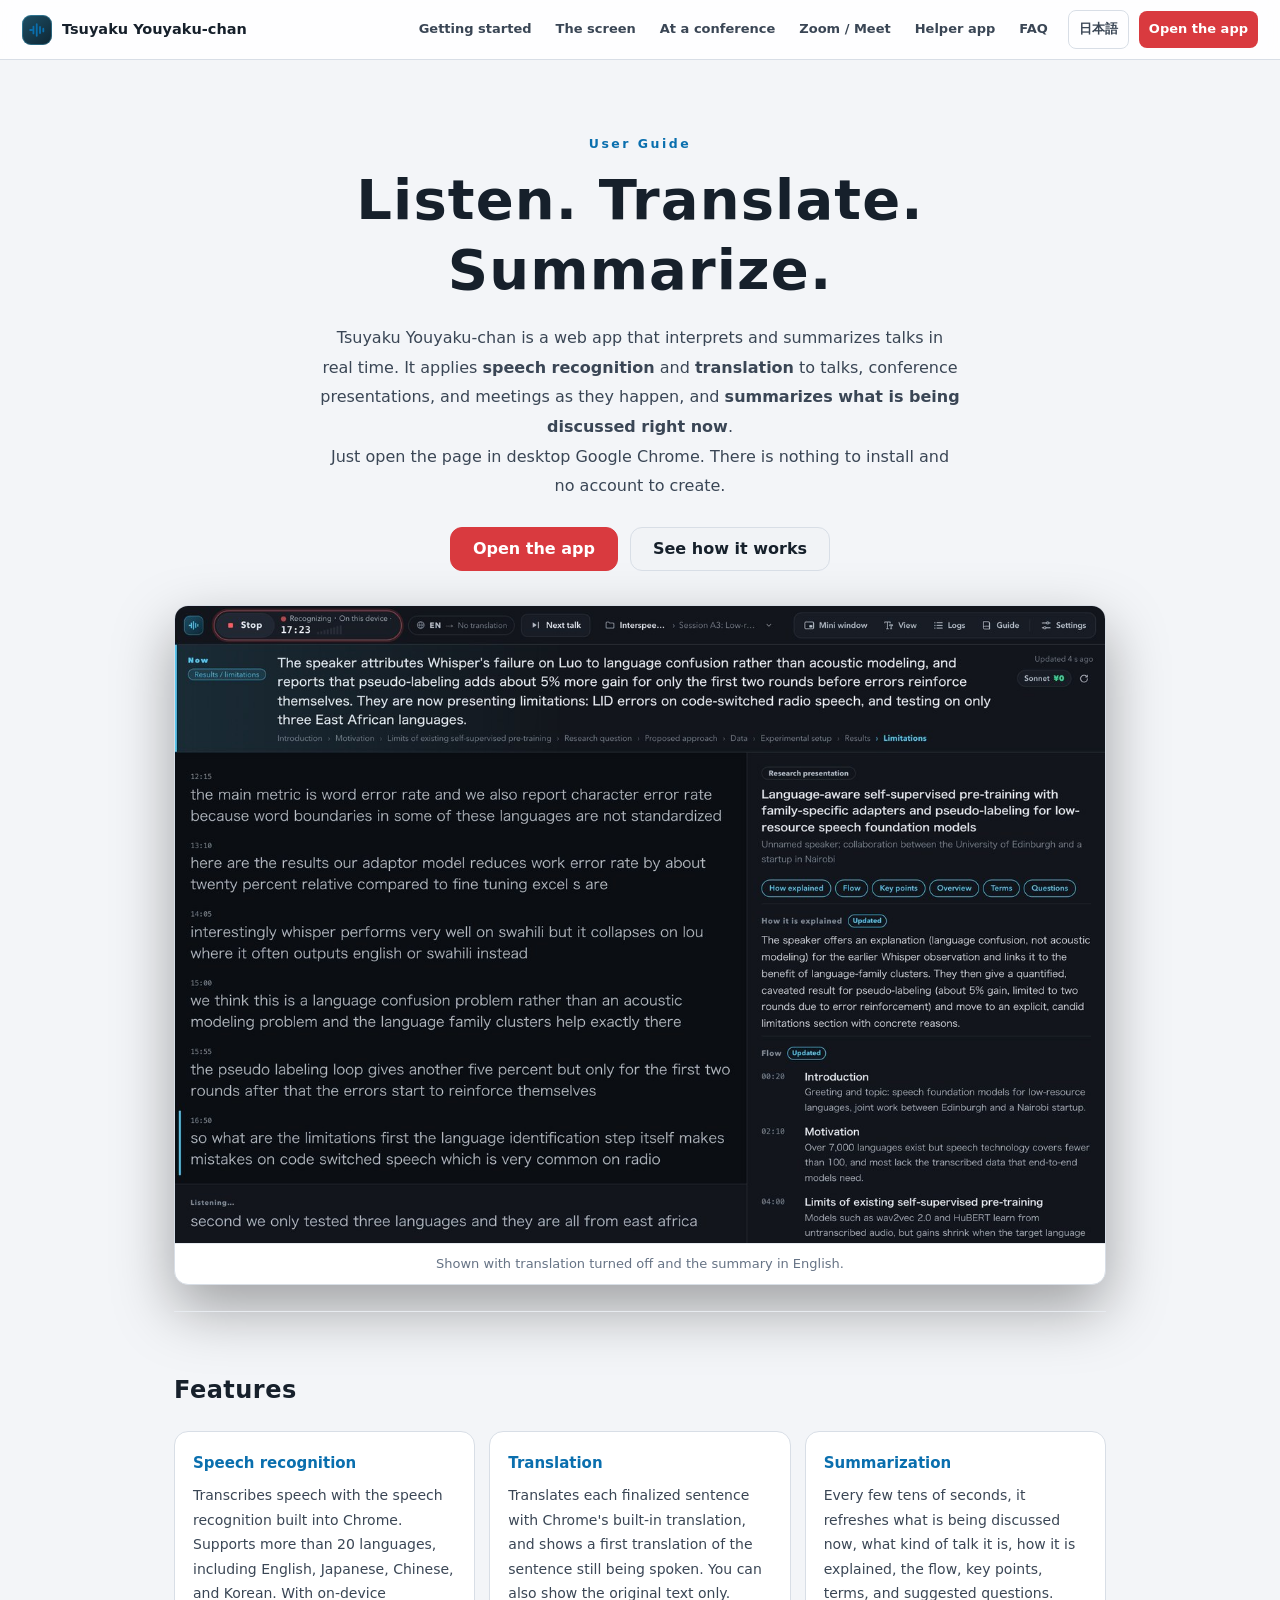
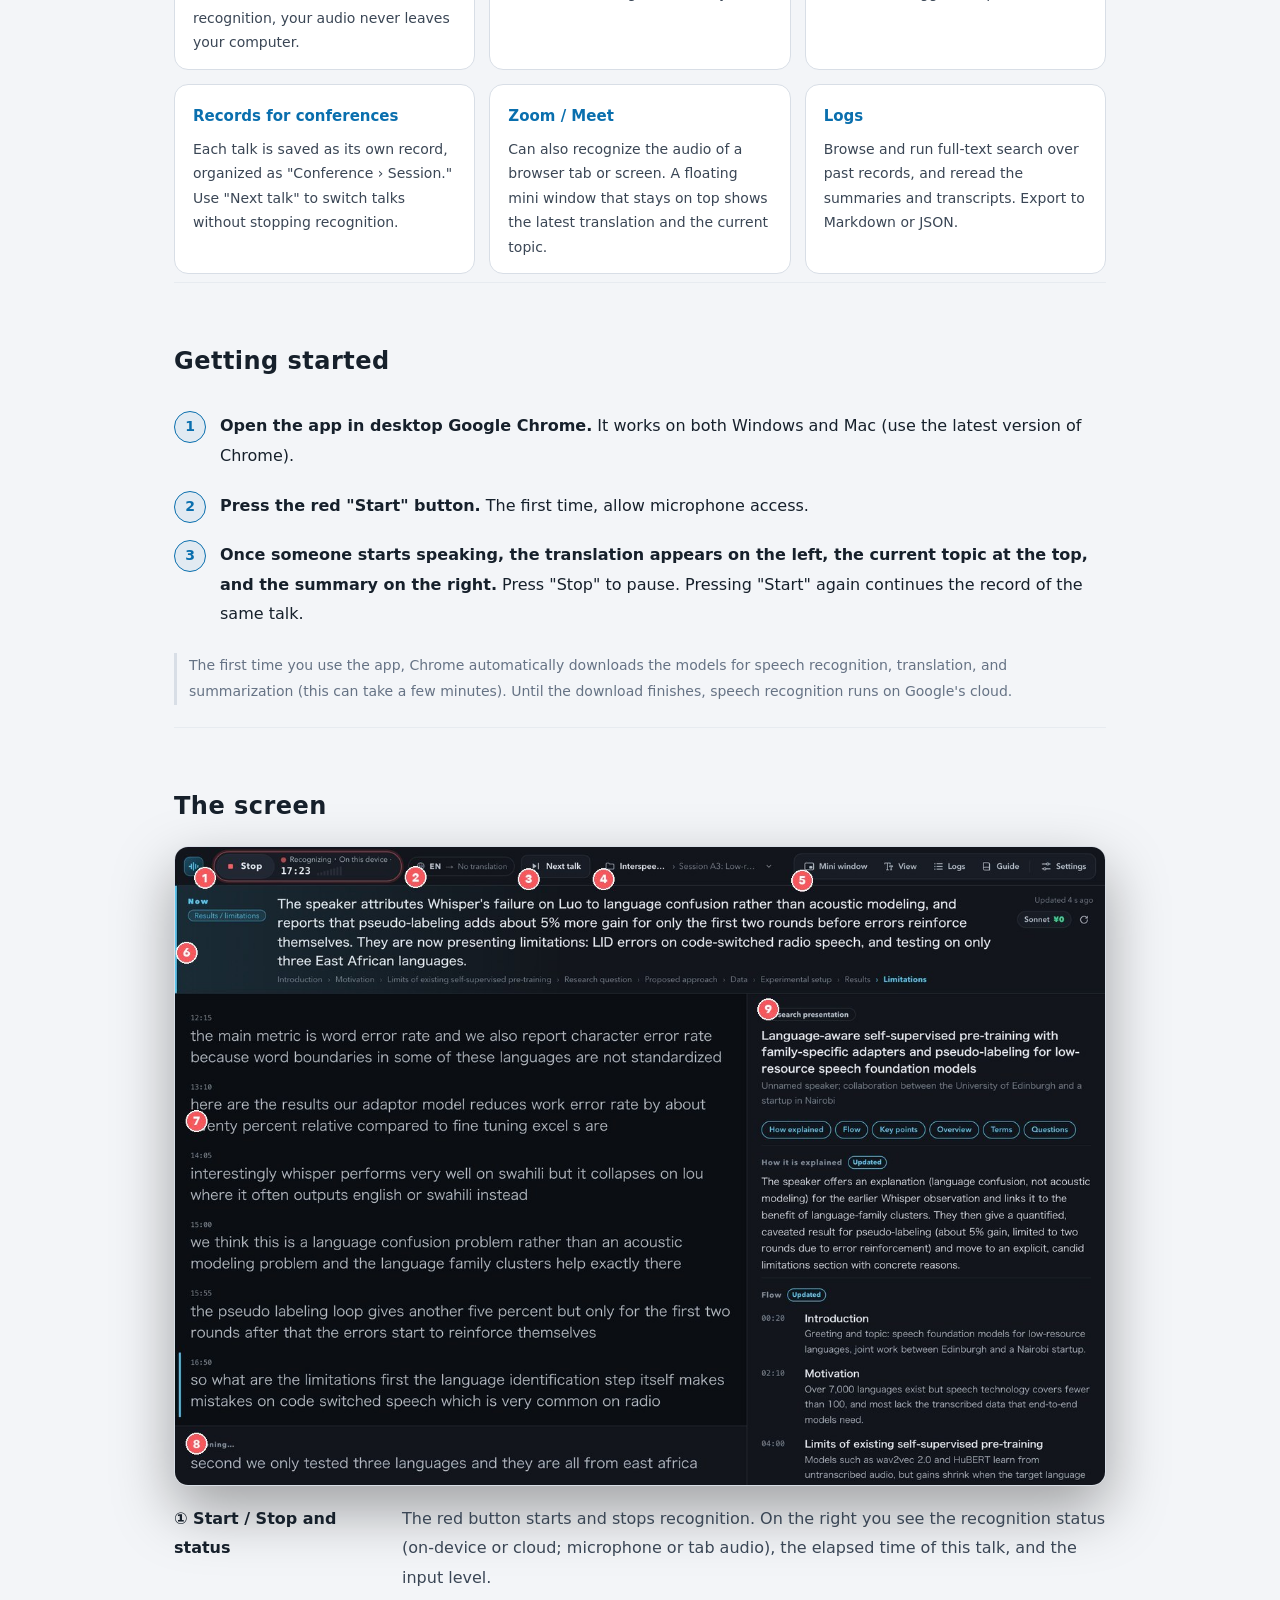
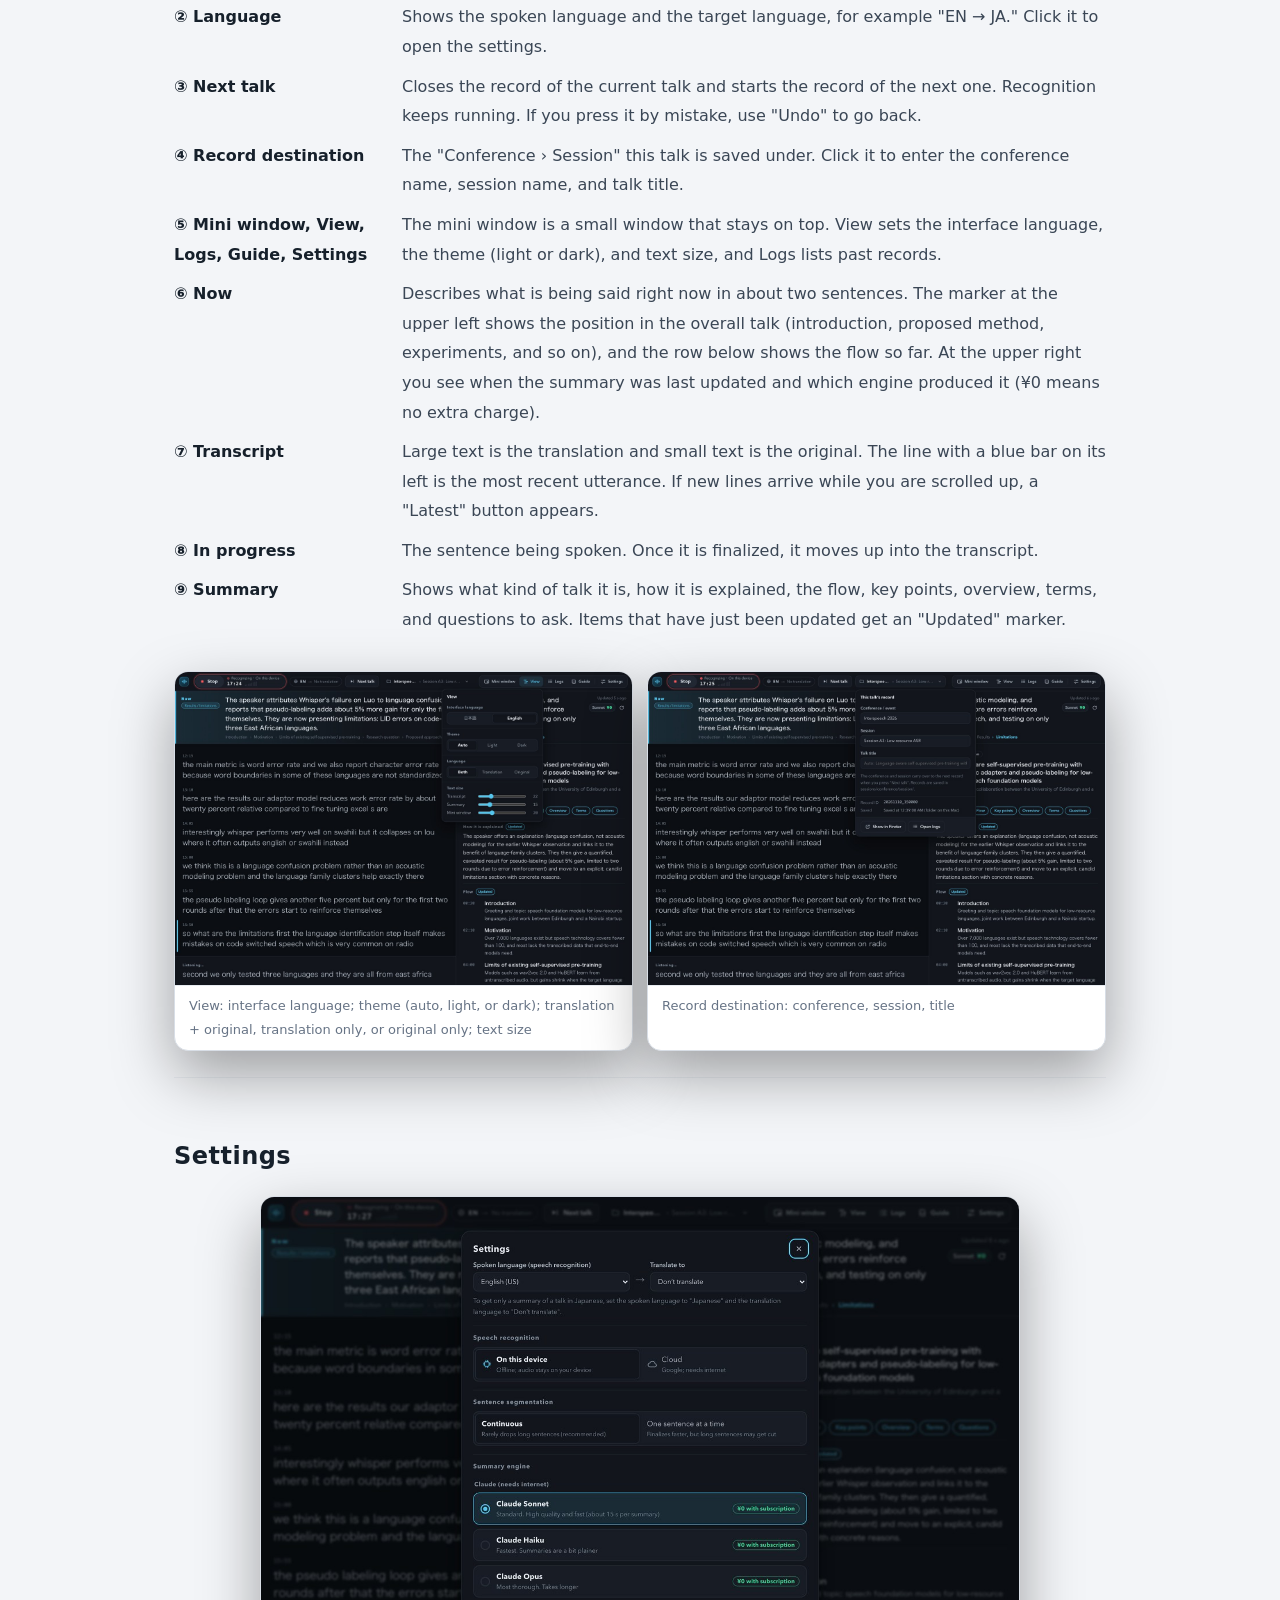
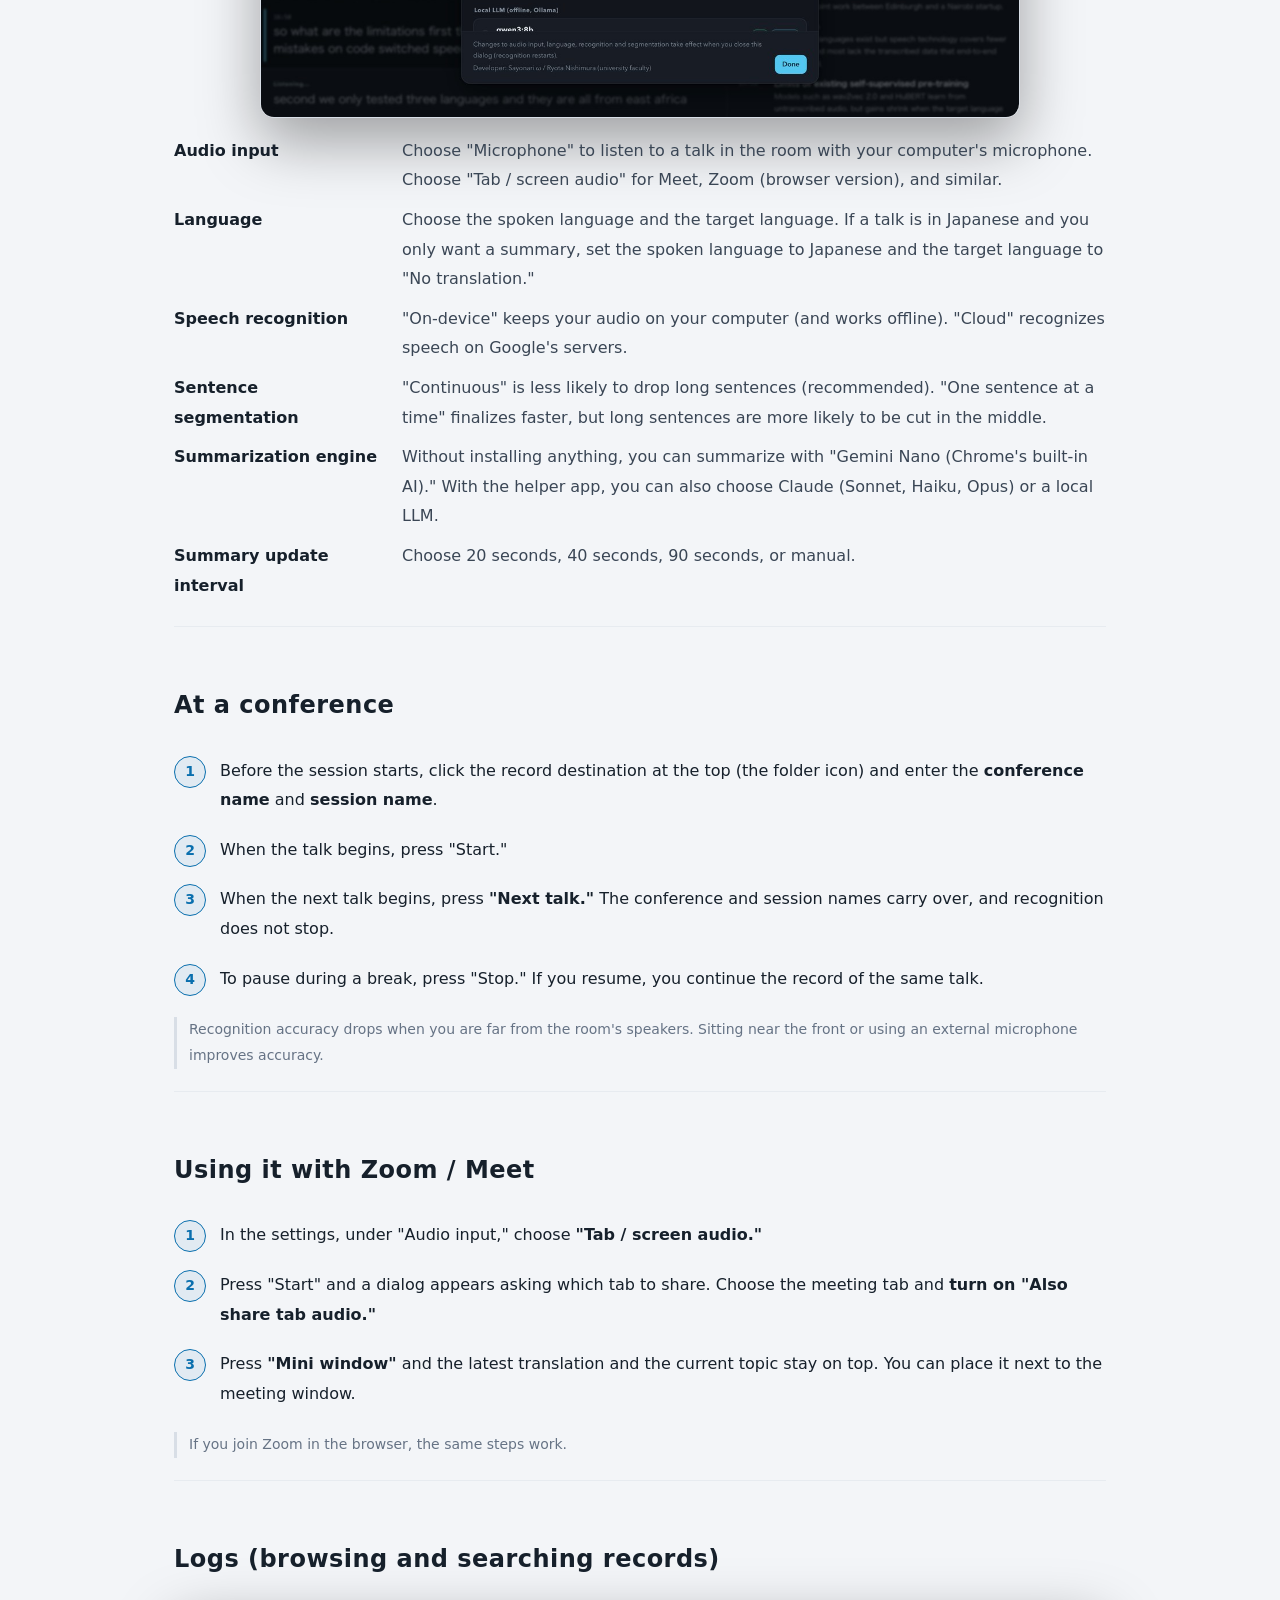
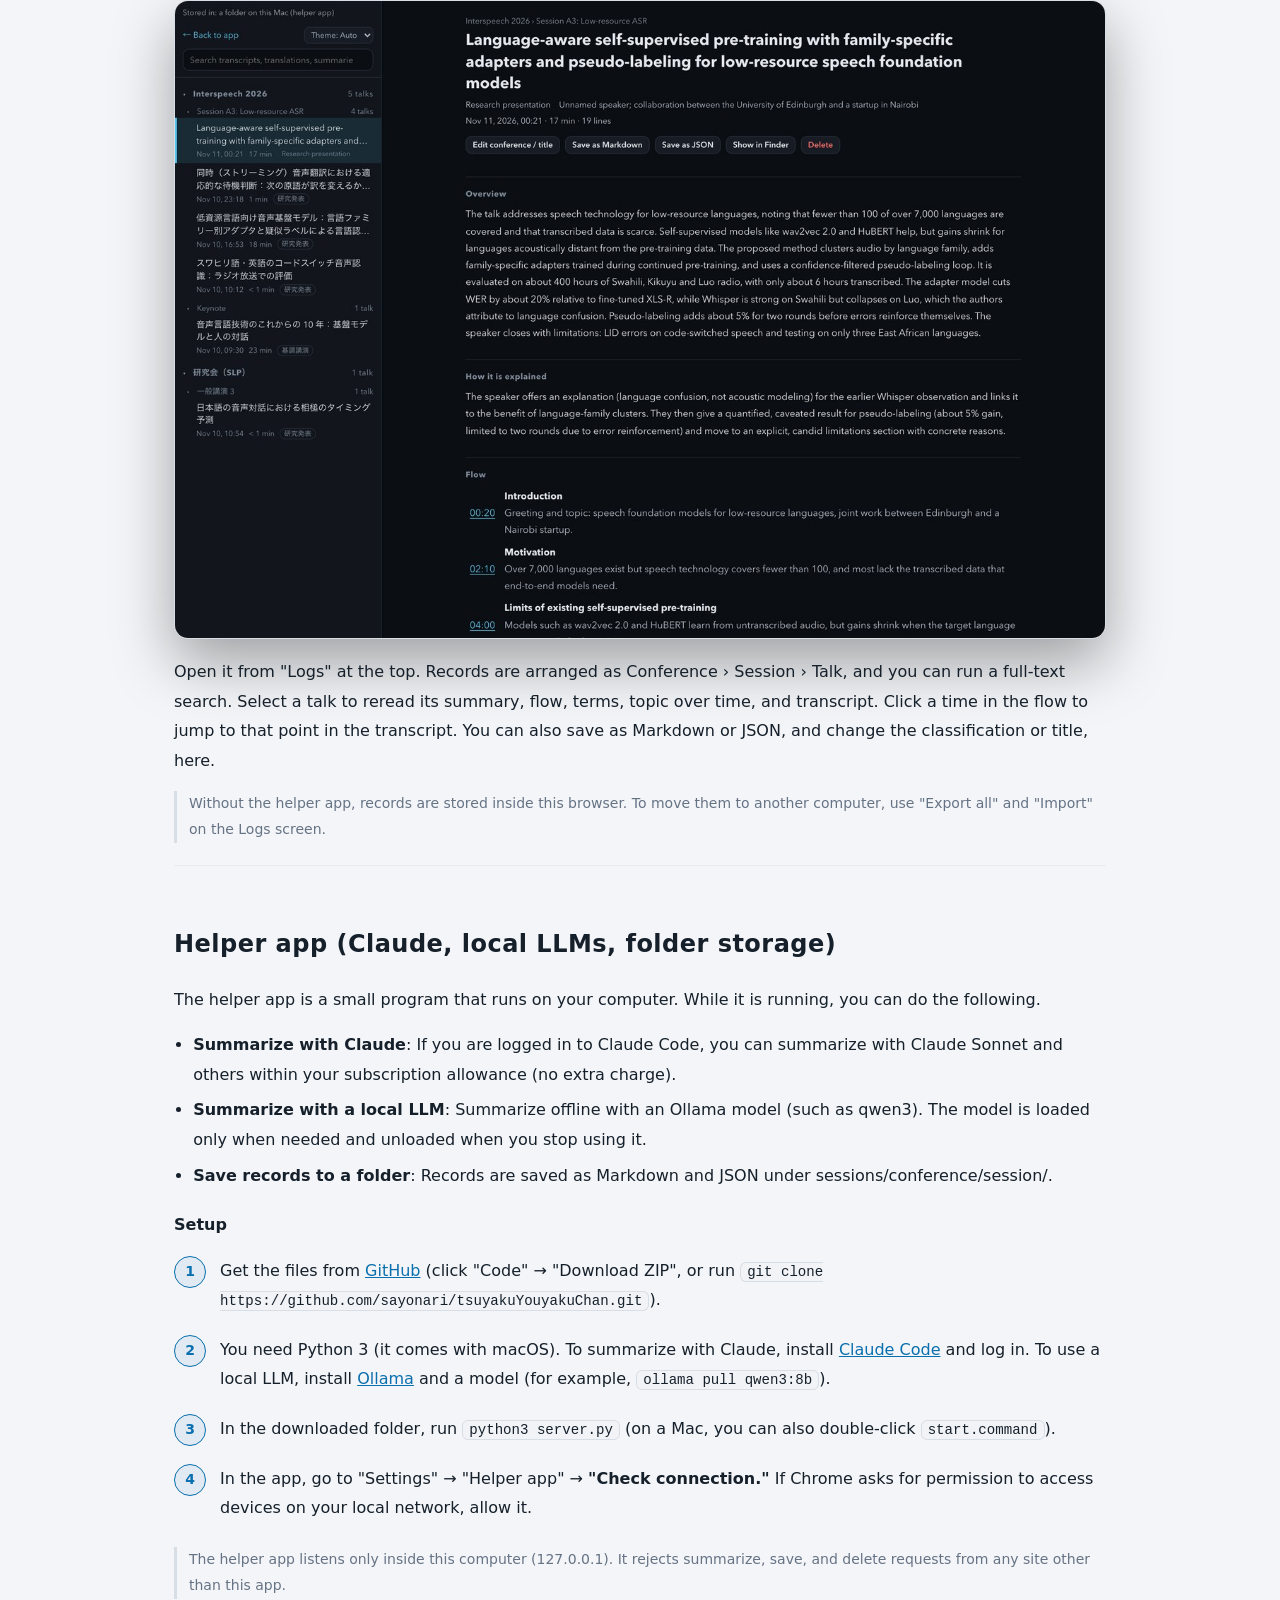
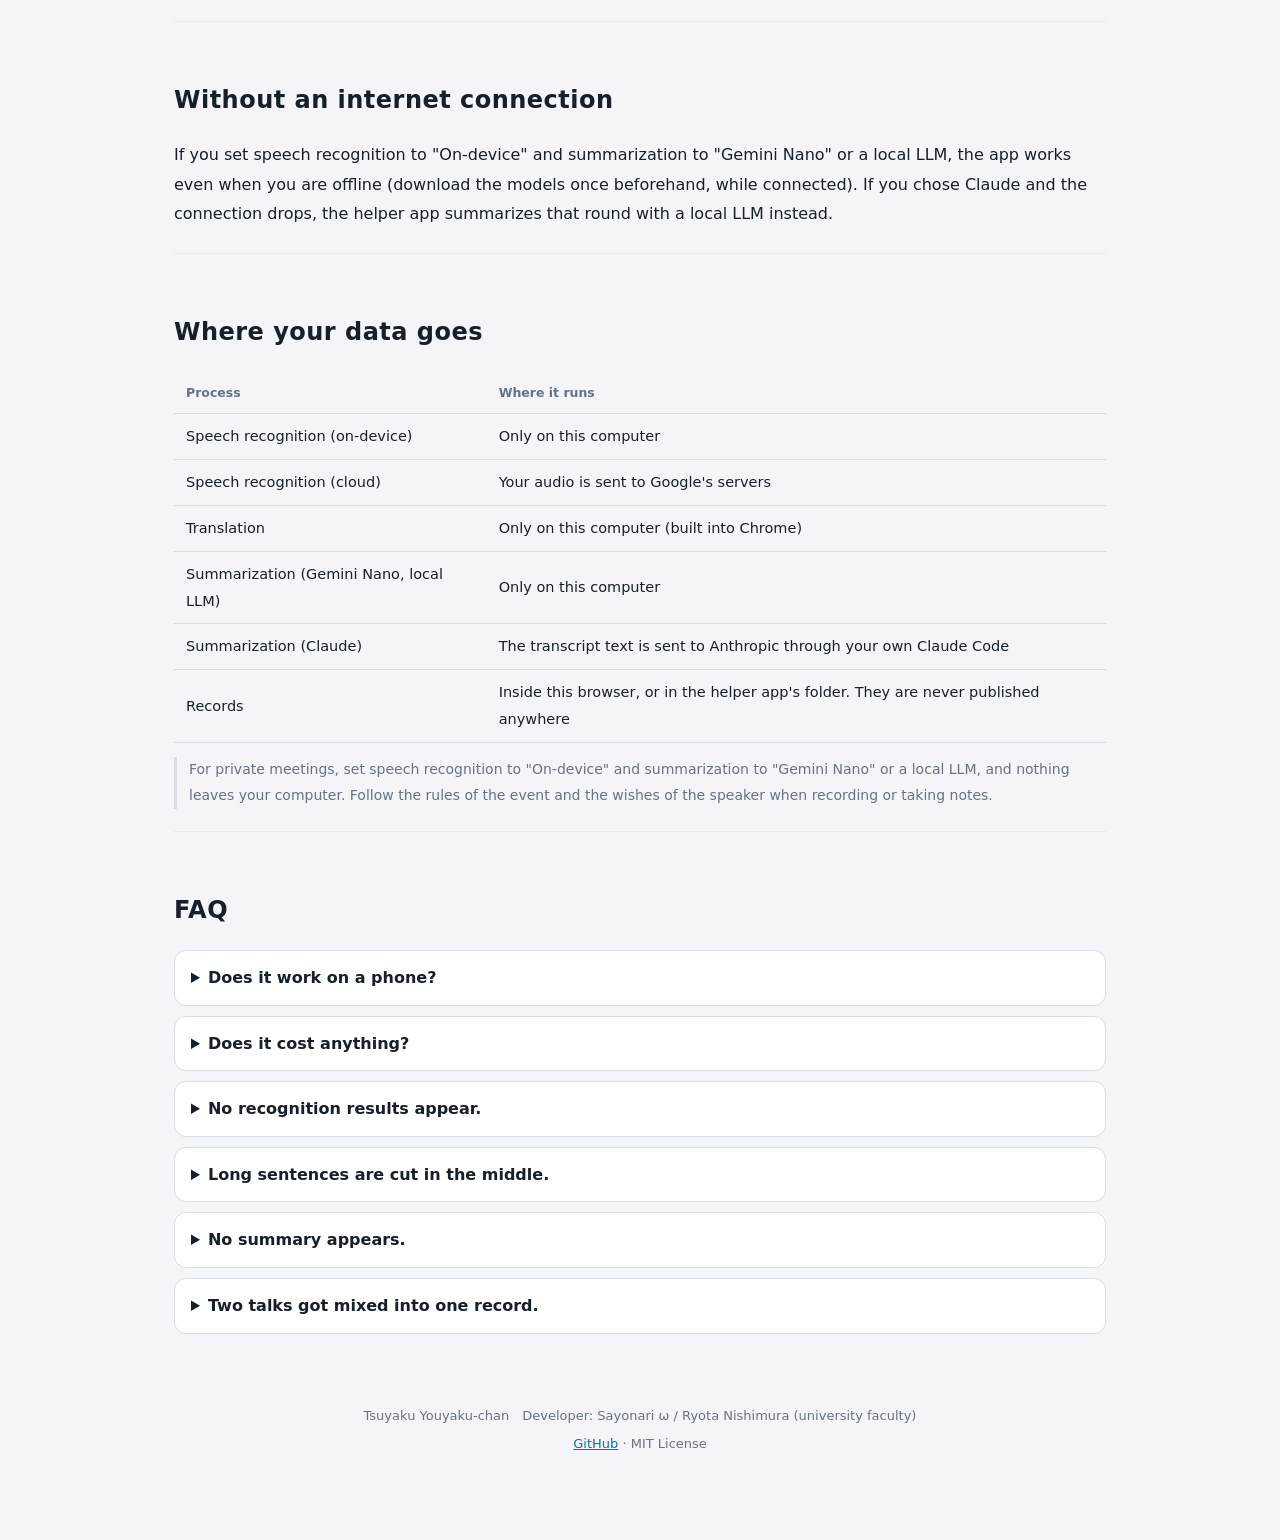
==== commit 4b628a80: "配色の切り替え（自動・ライト・ダーク）を追加 - 表示メニューとログ画面で選べる．選択はほかのタブ・小窓にも反映 - 説明書の表示メニューの説明と画面写真を更新  Co-Authored-By: Cl" ====
--- a/guide-en.html
+++ b/guide-en.html
@@ -7,6 +7,7 @@
 <title>User Guide - Tsuyaku Youyaku-chan</title>
 <meta name="description" content="How to use Tsuyaku Youyaku-chan: a free web app that transcribes, translates, and summarizes talks and conference presentations in real time">
 <link rel="icon" href="data:image/svg+xml,%3Csvg xmlns='http://www.w3.org/2000/svg' viewBox='0 0 32 32'%3E%3Crect width='32' height='32' rx='8' fill='%23131a22'/%3E%3Cpath d='M7 16h2M11 11v10M15 8v16M19 12v8M23 14v4' stroke='%2353c7f0' stroke-width='2.4' stroke-linecap='round'/%3E%3C/svg%3E">
+<script src="assets/theme.js"></script>
 <link rel="stylesheet" href="assets/guide.css">
 </head>
 <body>
@@ -57,14 +58,14 @@
     <dt>② Language</dt><dd>Shows the spoken language and the target language, for example "EN → JA." Click it to open the settings.</dd>
     <dt>③ Next talk</dt><dd>Closes the record of the current talk and starts the record of the next one. Recognition keeps running. If you press it by mistake, use "Undo" to go back.</dd>
     <dt>④ Record destination</dt><dd>The "Conference › Session" this talk is saved under. Click it to enter the conference name, session name, and talk title.</dd>
-    <dt>⑤ Mini window, View, Logs, Guide, Settings</dt><dd>The mini window is a small window that stays on top. View sets the display language and text size, and Logs lists past records.</dd>
+    <dt>⑤ Mini window, View, Logs, Guide, Settings</dt><dd>The mini window is a small window that stays on top. View sets the interface language, the theme (light or dark), and text size, and Logs lists past records.</dd>
     <dt>⑥ Now</dt><dd>Describes what is being said right now in about two sentences. The marker at the upper left shows the position in the overall talk (introduction, proposed method, experiments, and so on), and the row below shows the flow so far. At the upper right you see when the summary was last updated and which engine produced it (¥0 means no extra charge).</dd>
     <dt>⑦ Transcript</dt><dd>Large text is the translation and small text is the original. The line with a blue bar on its left is the most recent utterance. If new lines arrive while you are scrolled up, a "Latest" button appears.</dd>
     <dt>⑧ In progress</dt><dd>The sentence being spoken. Once it is finalized, it moves up into the transcript.</dd>
     <dt>⑨ Summary</dt><dd>Shows what kind of talk it is, how it is explained, the flow, key points, overview, terms, and questions to ask. Items that have just been updated get an "Updated" marker.</dd>
   </dl>
   <div class="grid2">
-    <figure class="shot"><img src="assets/img/en/view.jpg" alt="View menu" loading="lazy"><figcaption>View: interface language; translation + original, translation only, or original only; text size</figcaption></figure>
+    <figure class="shot"><img src="assets/img/en/view.jpg" alt="View menu" loading="lazy"><figcaption>View: interface language; theme (auto, light, or dark); translation + original, translation only, or original only; text size</figcaption></figure>
     <figure class="shot"><img src="assets/img/en/record.jpg" alt="Record destination menu" loading="lazy"><figcaption>Record destination: conference, session, title</figcaption></figure>
   </div>
 </section>
--- a/assets/guide.css
+++ b/assets/guide.css
@@ -7,8 +7,14 @@
   --font-ui: "Avenir Next", "Hiragino Sans", "Hiragino Kaku Gothic ProN", "Noto Sans JP", system-ui, sans-serif;
   --font-mono: "SF Mono", ui-monospace, Menlo, Consolas, monospace;
 }
+:root[data-theme="light"] {
+    color-scheme: light;
+    --bg: #f3f5f8; --surface: #ffffff; --surface-2: #f1f3f6; --line: #d8dee6; --line-soft: #e7ebf0;
+    --fg: #16202b; --fg-2: #3a4655; --muted: #667385;
+    --accent: #0a6fae; --accent-ink: #ffffff; --accent-soft: rgba(10, 111, 174, .08); --rec: #d93a3f;
+  }
 @media (prefers-color-scheme: light) {
-  :root {
+  :root:not([data-theme="dark"]) {
     color-scheme: light;
     --bg: #f3f5f8; --surface: #ffffff; --surface-2: #f1f3f6; --line: #d8dee6; --line-soft: #e7ebf0;
     --fg: #16202b; --fg-2: #3a4655; --muted: #667385;
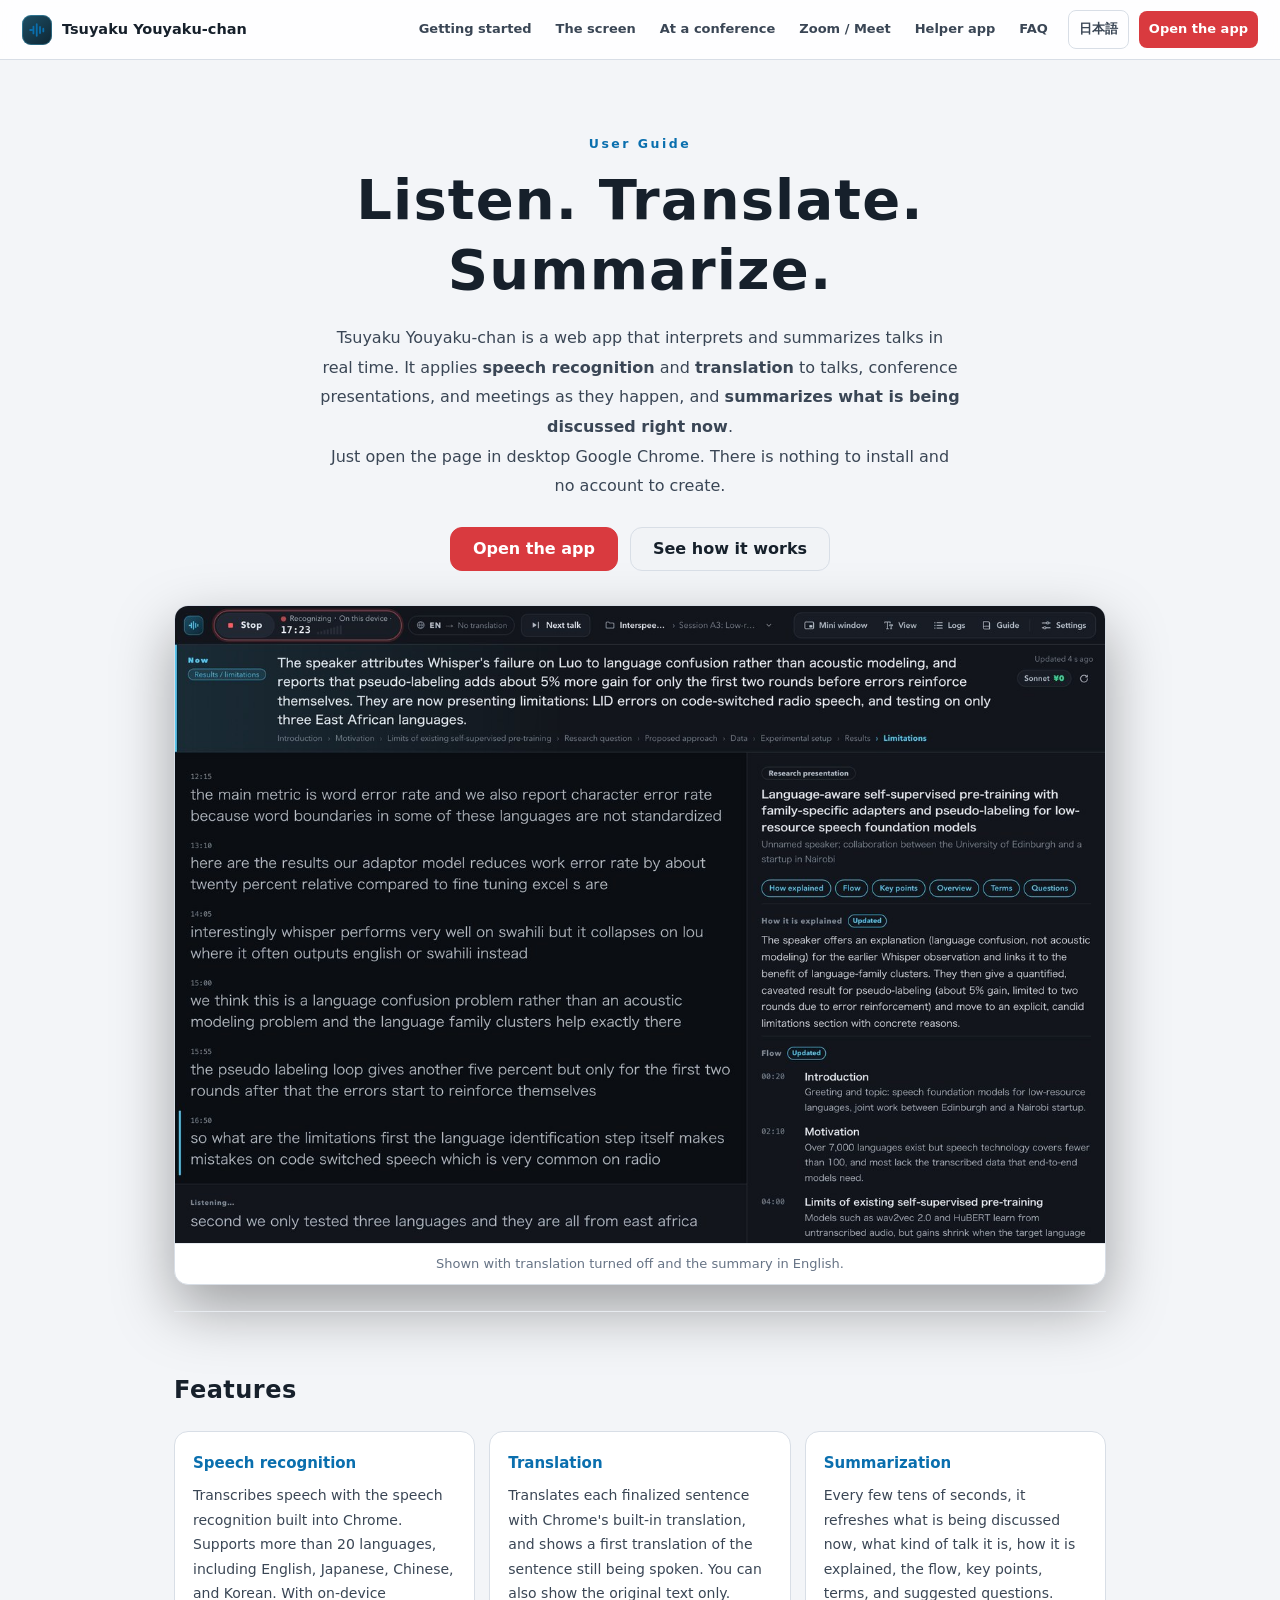
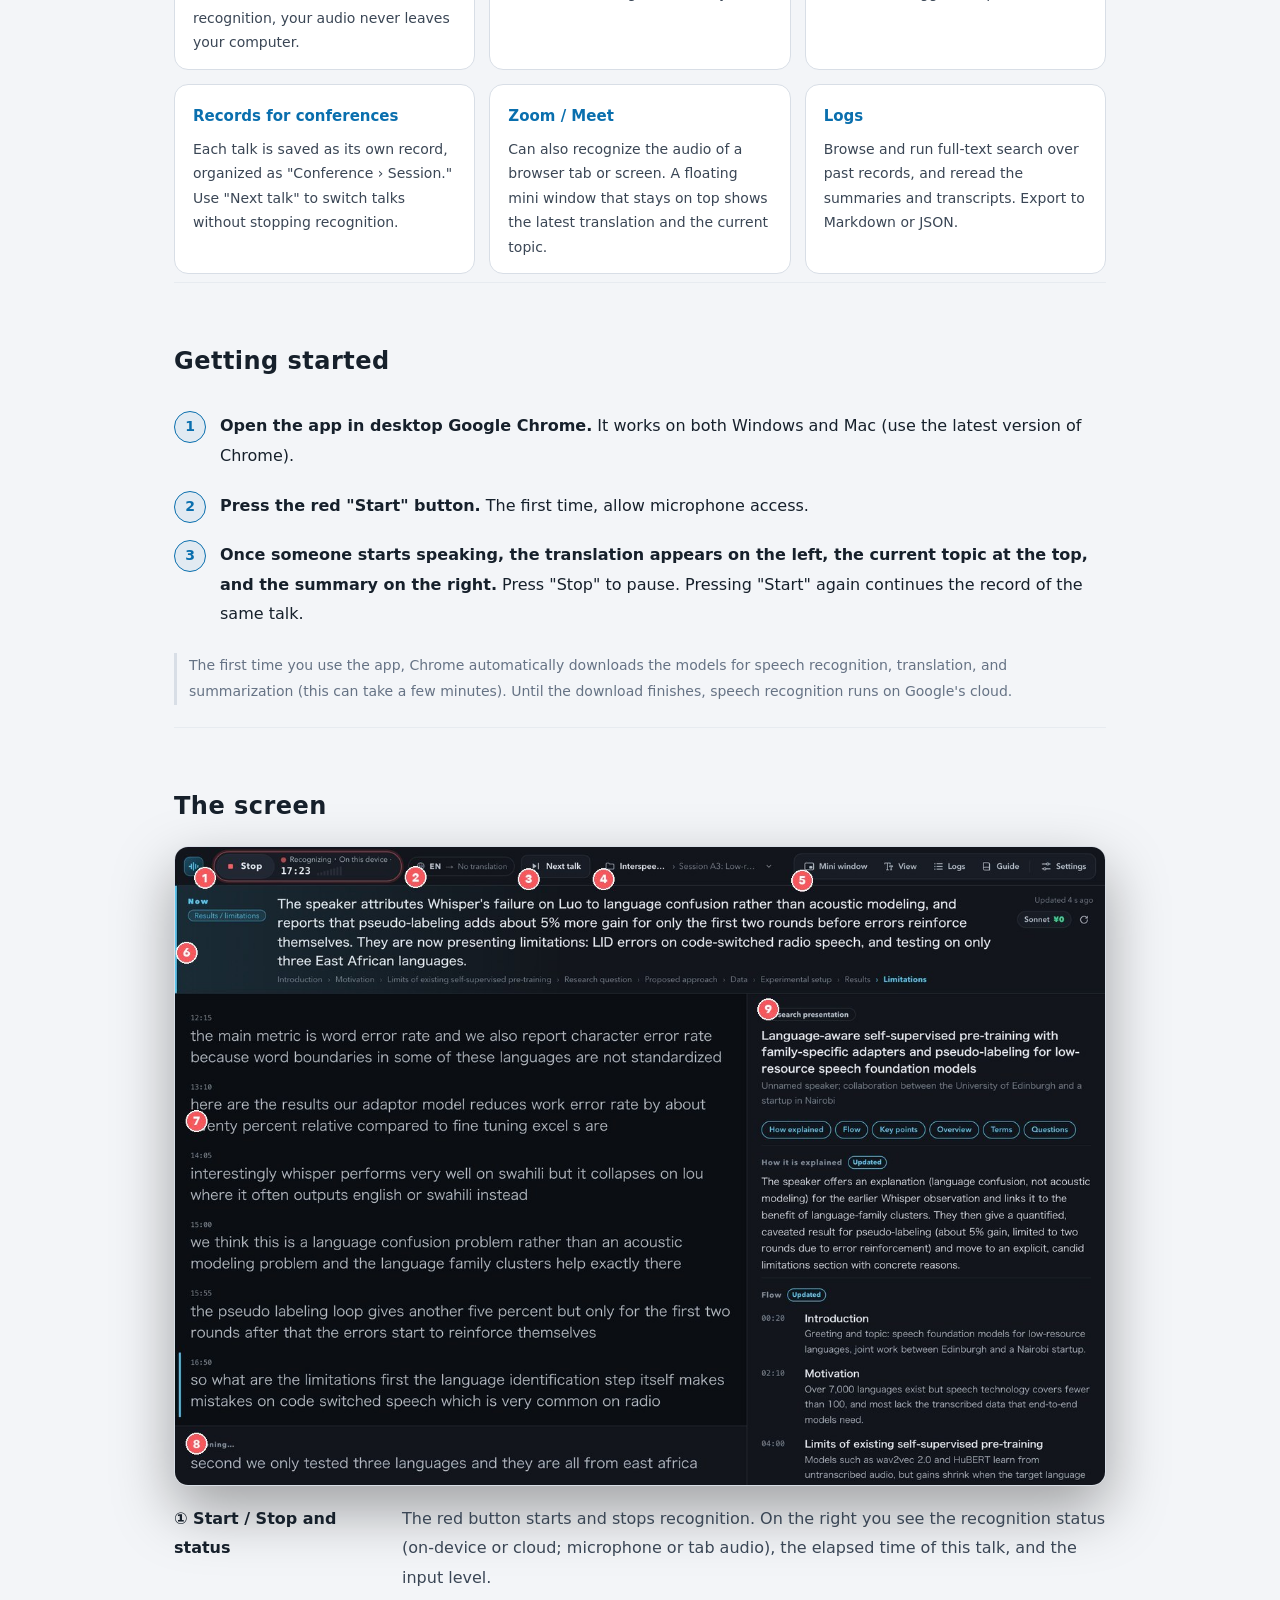
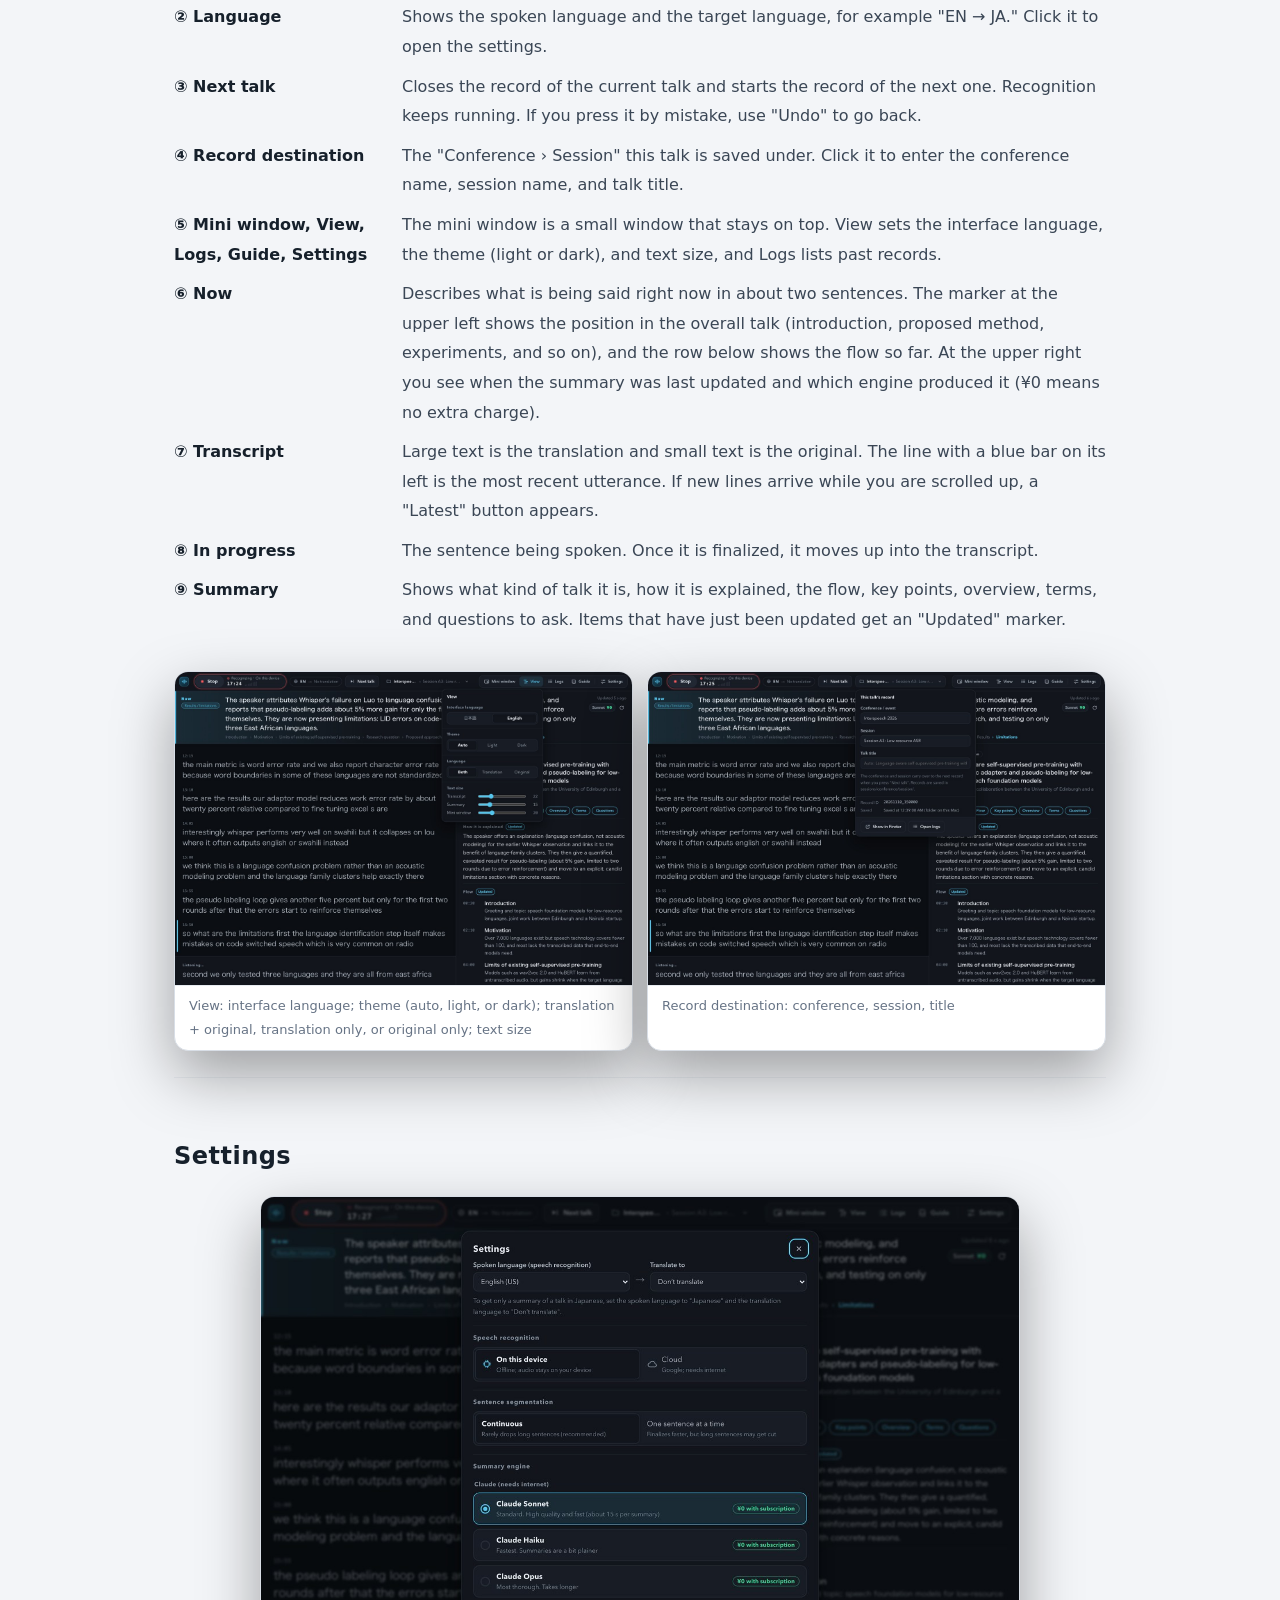
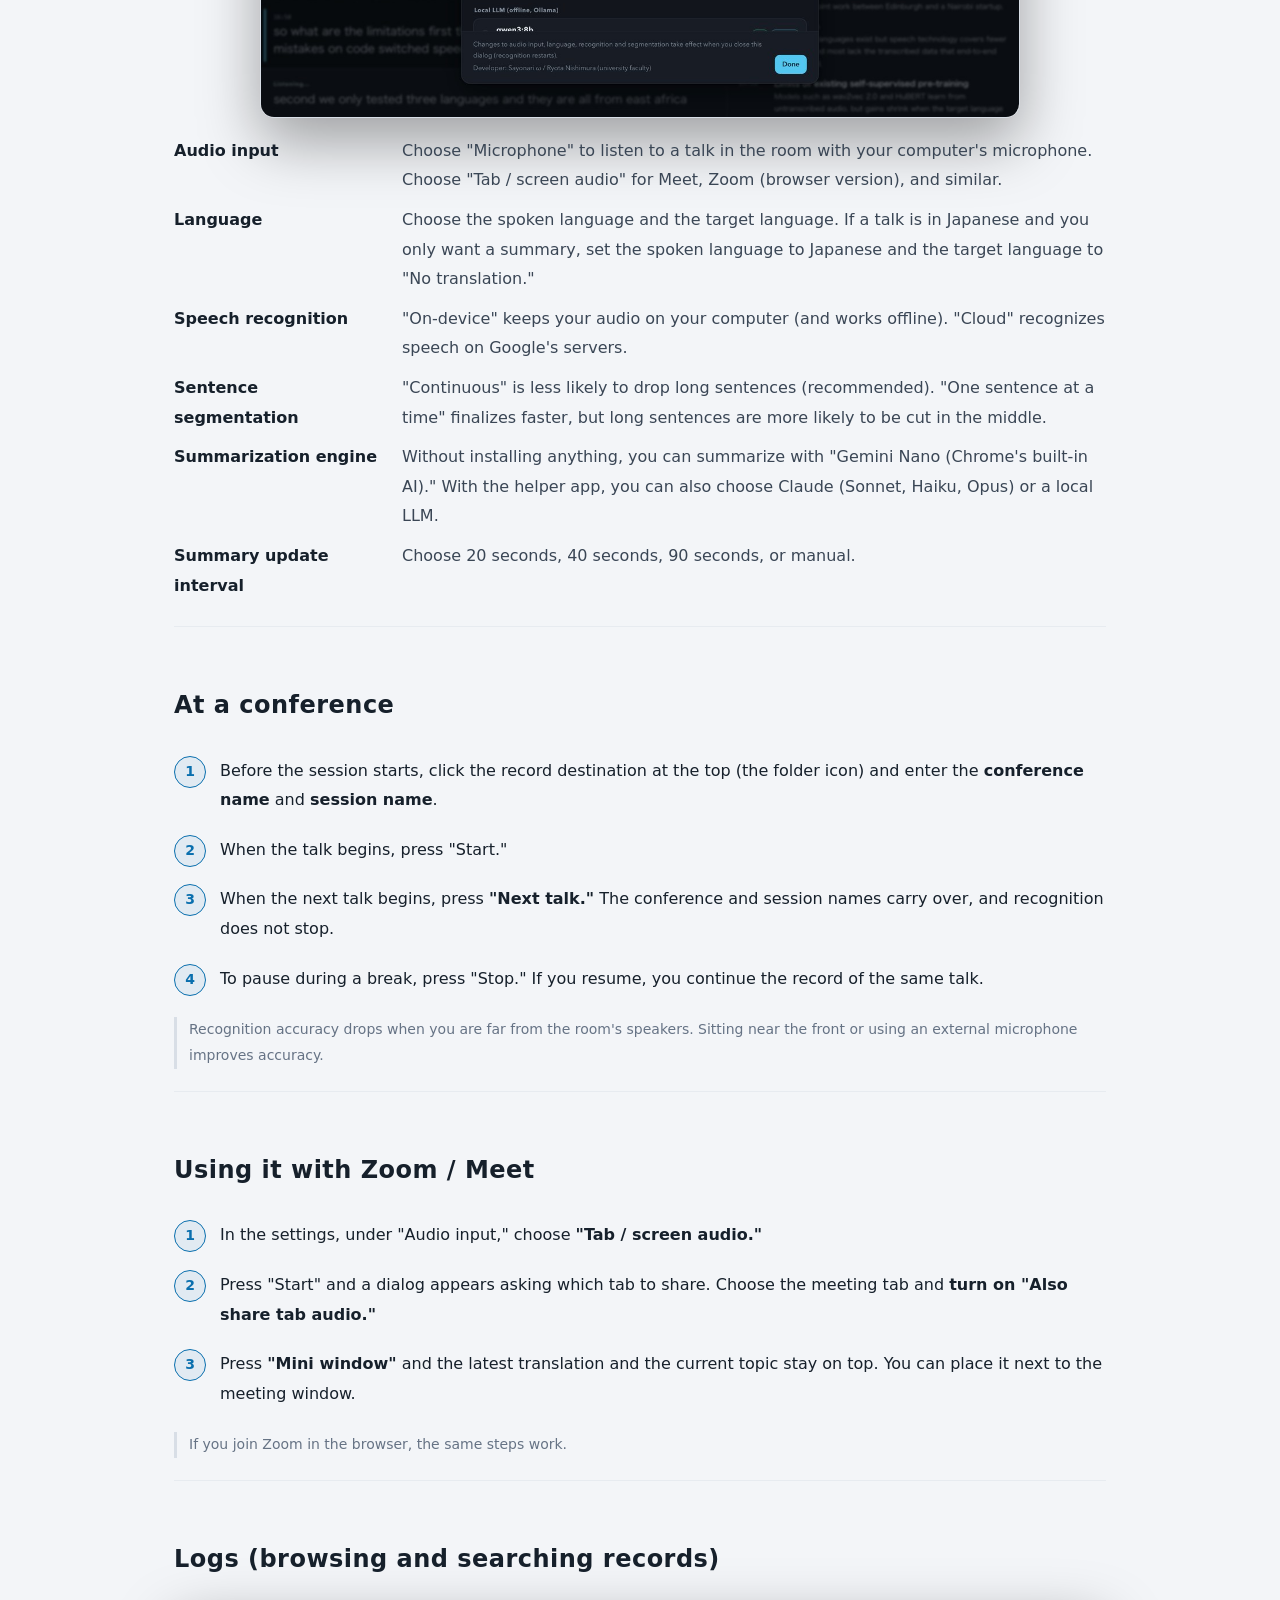
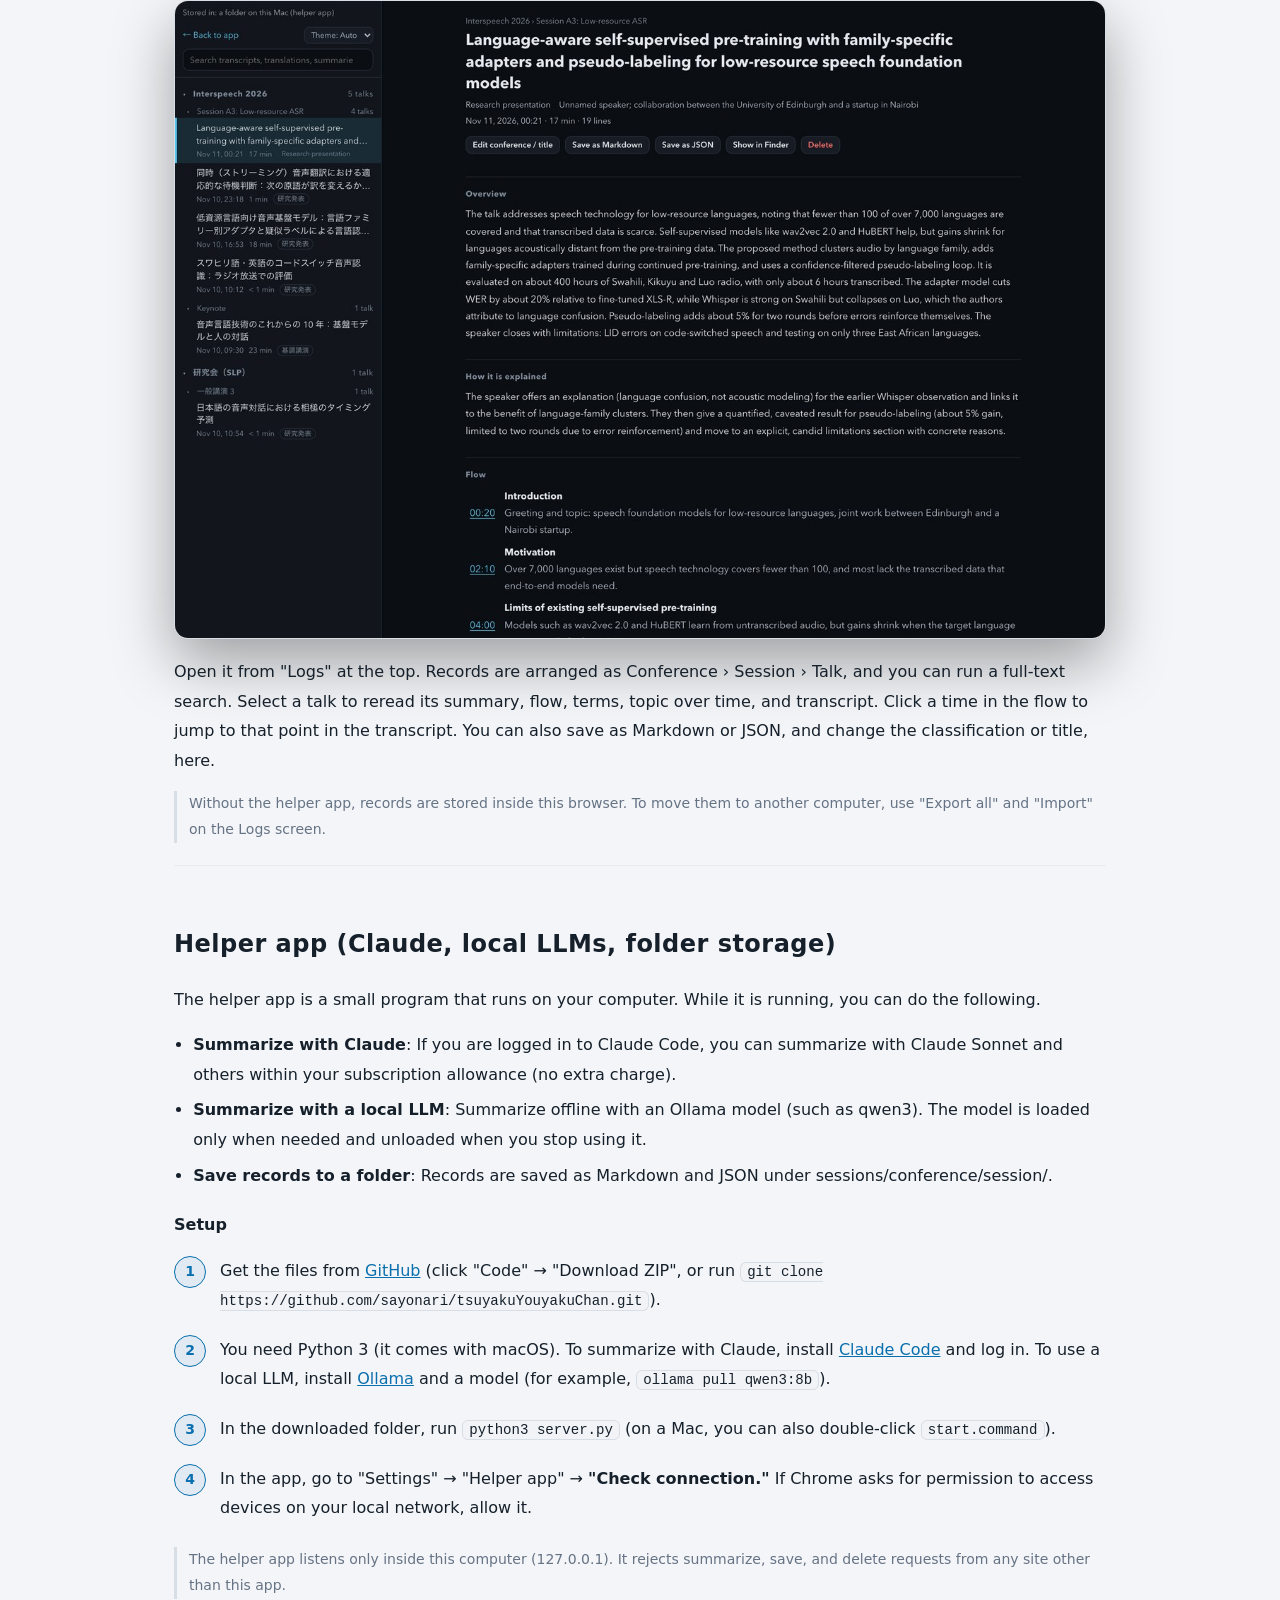
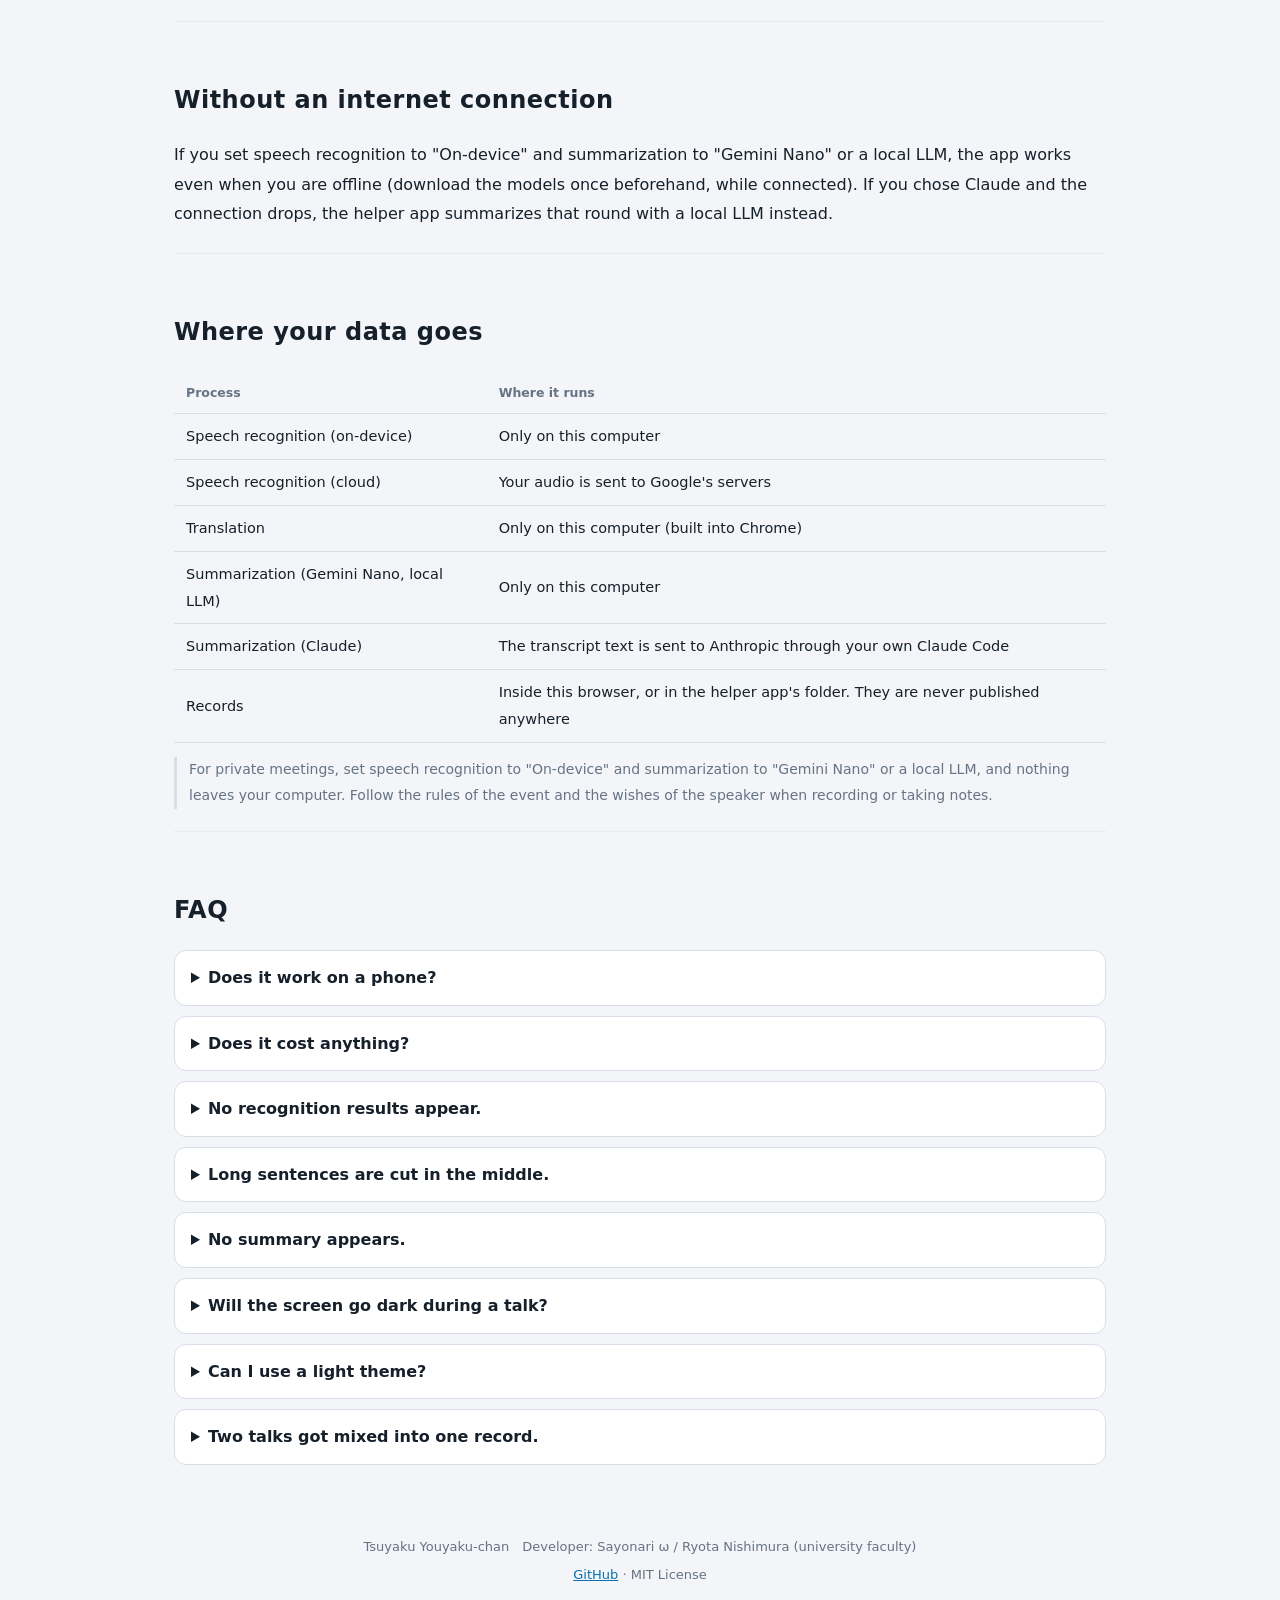
==== commit 9ec1cb4a: "学会で使う場面の改善：画面のスリープ防止・要約の更新間隔表示・次の発表の通知 - 認識中は画面のスリープを防ぐ（Screen Wake Lock．停止・タブ切り替えで解除） - 「更新 ○秒前」の横に" ====
--- a/guide-en.html
+++ b/guide-en.html
@@ -157,6 +157,8 @@
   <details><summary>No recognition results appear.</summary><p>Check that microphone access is allowed and that the input level (the bar to the right of the Start button) is moving. If on-device recognition returns nothing, switching "Speech recognition" in the settings to Cloud may fix it.</p></details>
   <details><summary>Long sentences are cut in the middle.</summary><p>Set "Sentence segmentation" in the settings to "Continuous." Short fragments are merged into the previous line and retranslated.</p></details>
   <details><summary>No summary appears.</summary><p>Check the summarization engine shown at the upper right. Claude and local LLMs require the helper app. Gemini Nano requires a one-time model download (Chrome does this automatically).</p></details>
+  <details><summary>Will the screen go dark during a talk?</summary><p>While recognition is running and this page is in front, the app keeps the screen from sleeping (this ends when you stop). If another tab or app is in front, or you close the lid, your computer sleeps as usual.</p></details>
+  <details><summary>Can I use a light theme?</summary><p>Choose Light under "Theme" in the View menu. "Auto" follows your OS setting.</p></details>
   <details><summary>Two talks got mixed into one record.</summary><p>"Stop → Start" continues the same talk. To start a different talk, press "Next talk." You can fix the classification and title on the Logs screen.</p></details>
 </section>
 
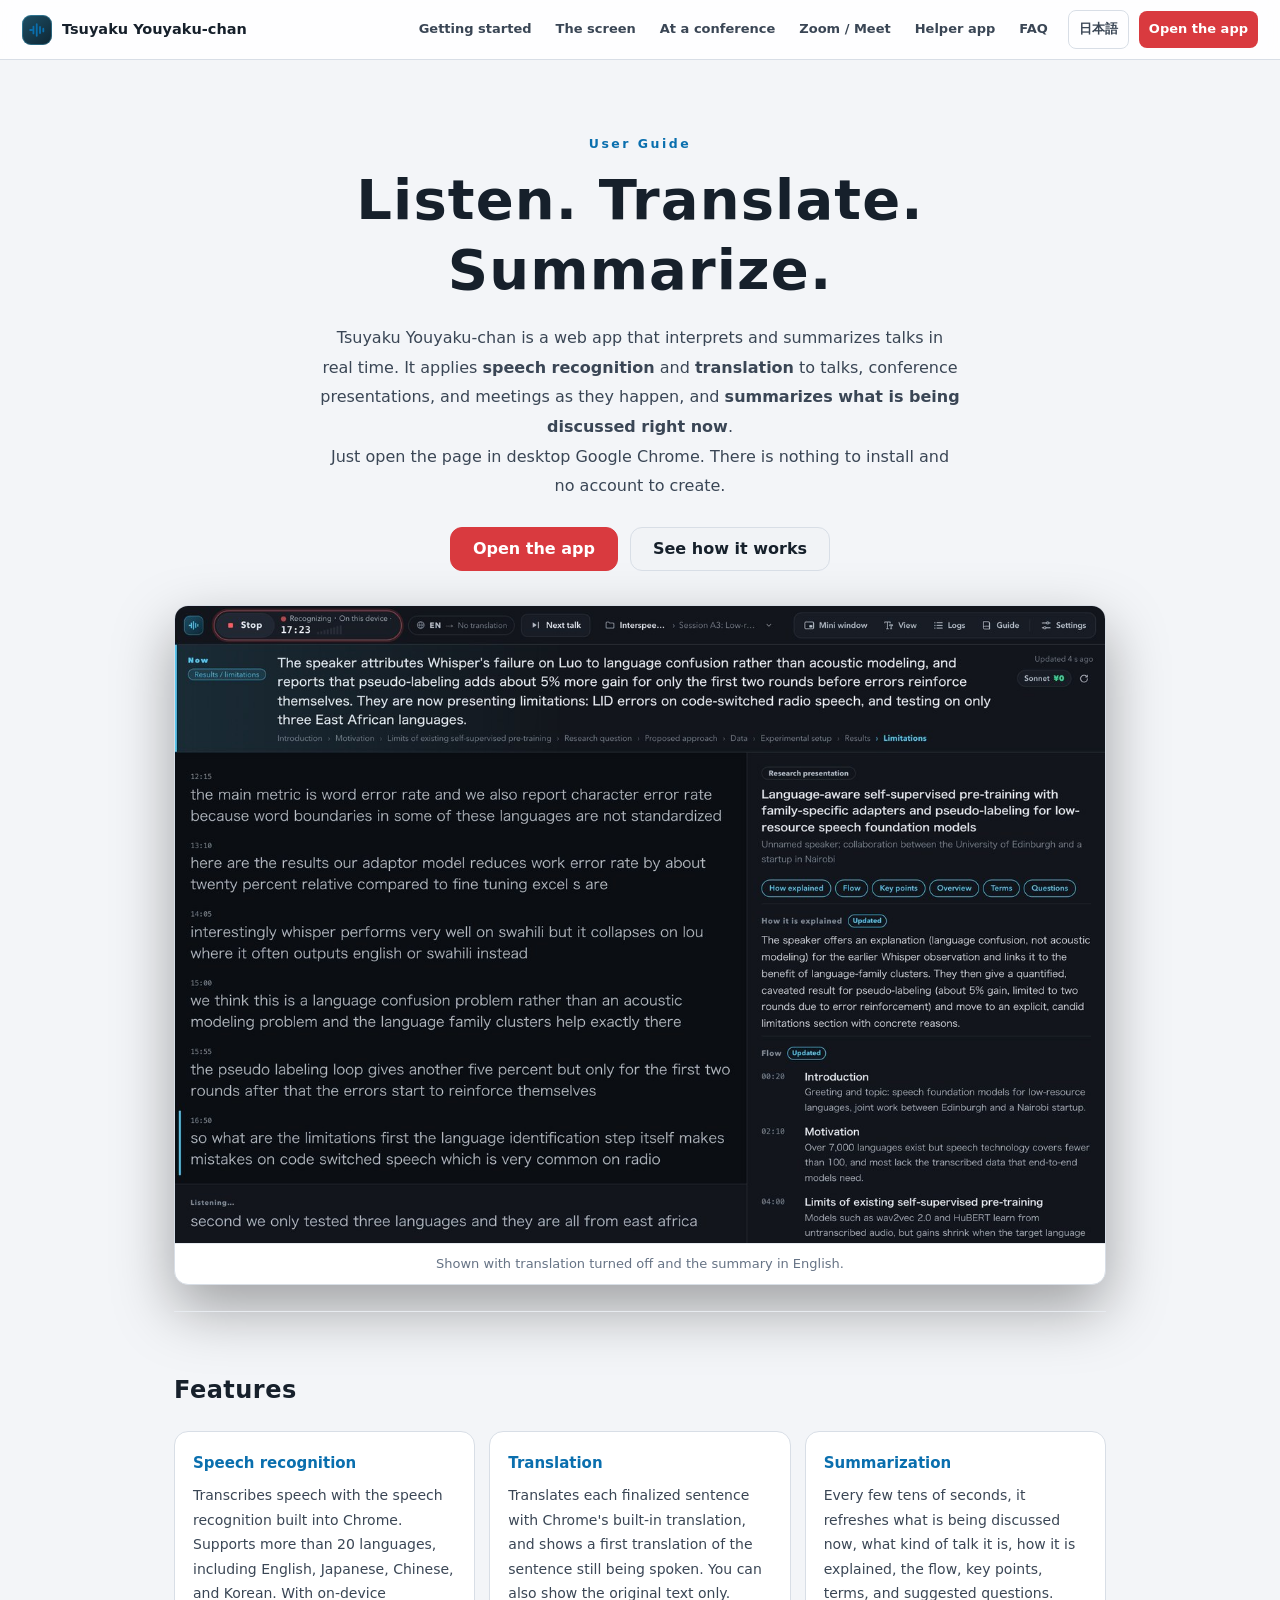
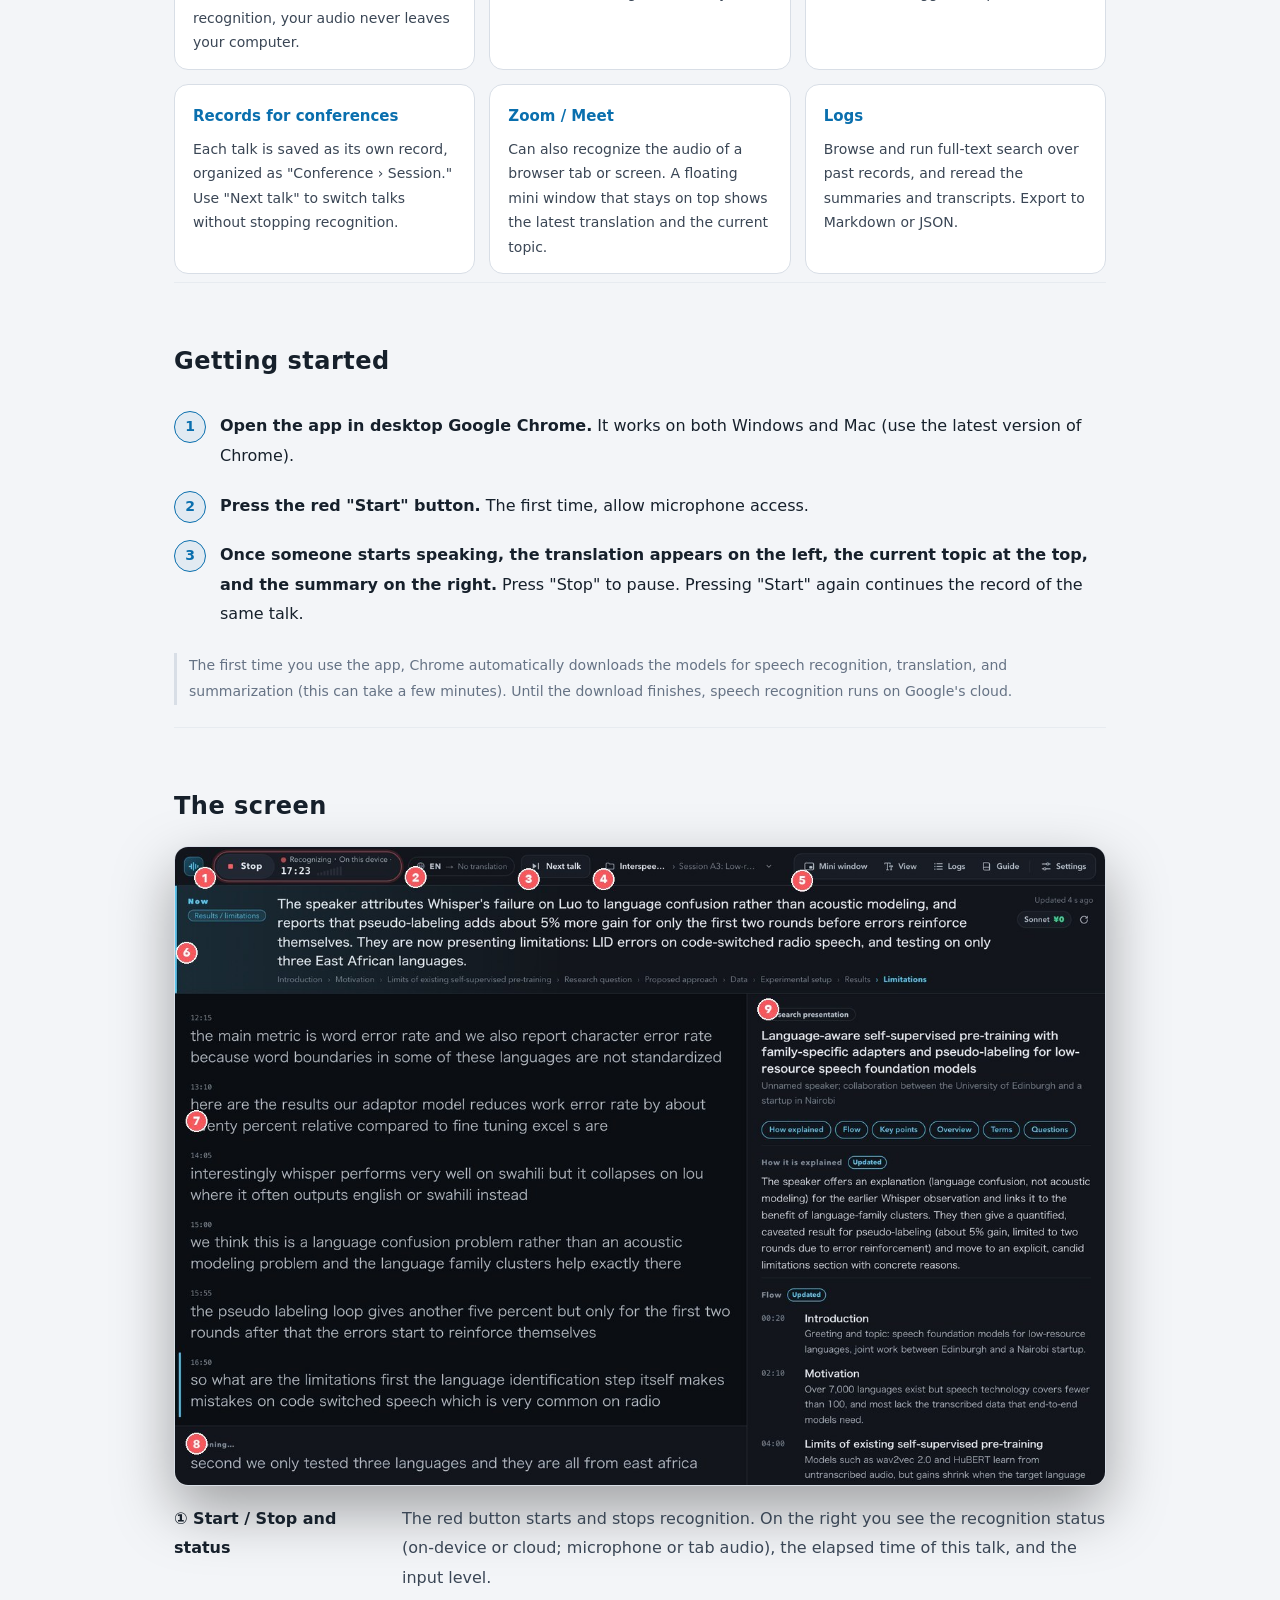
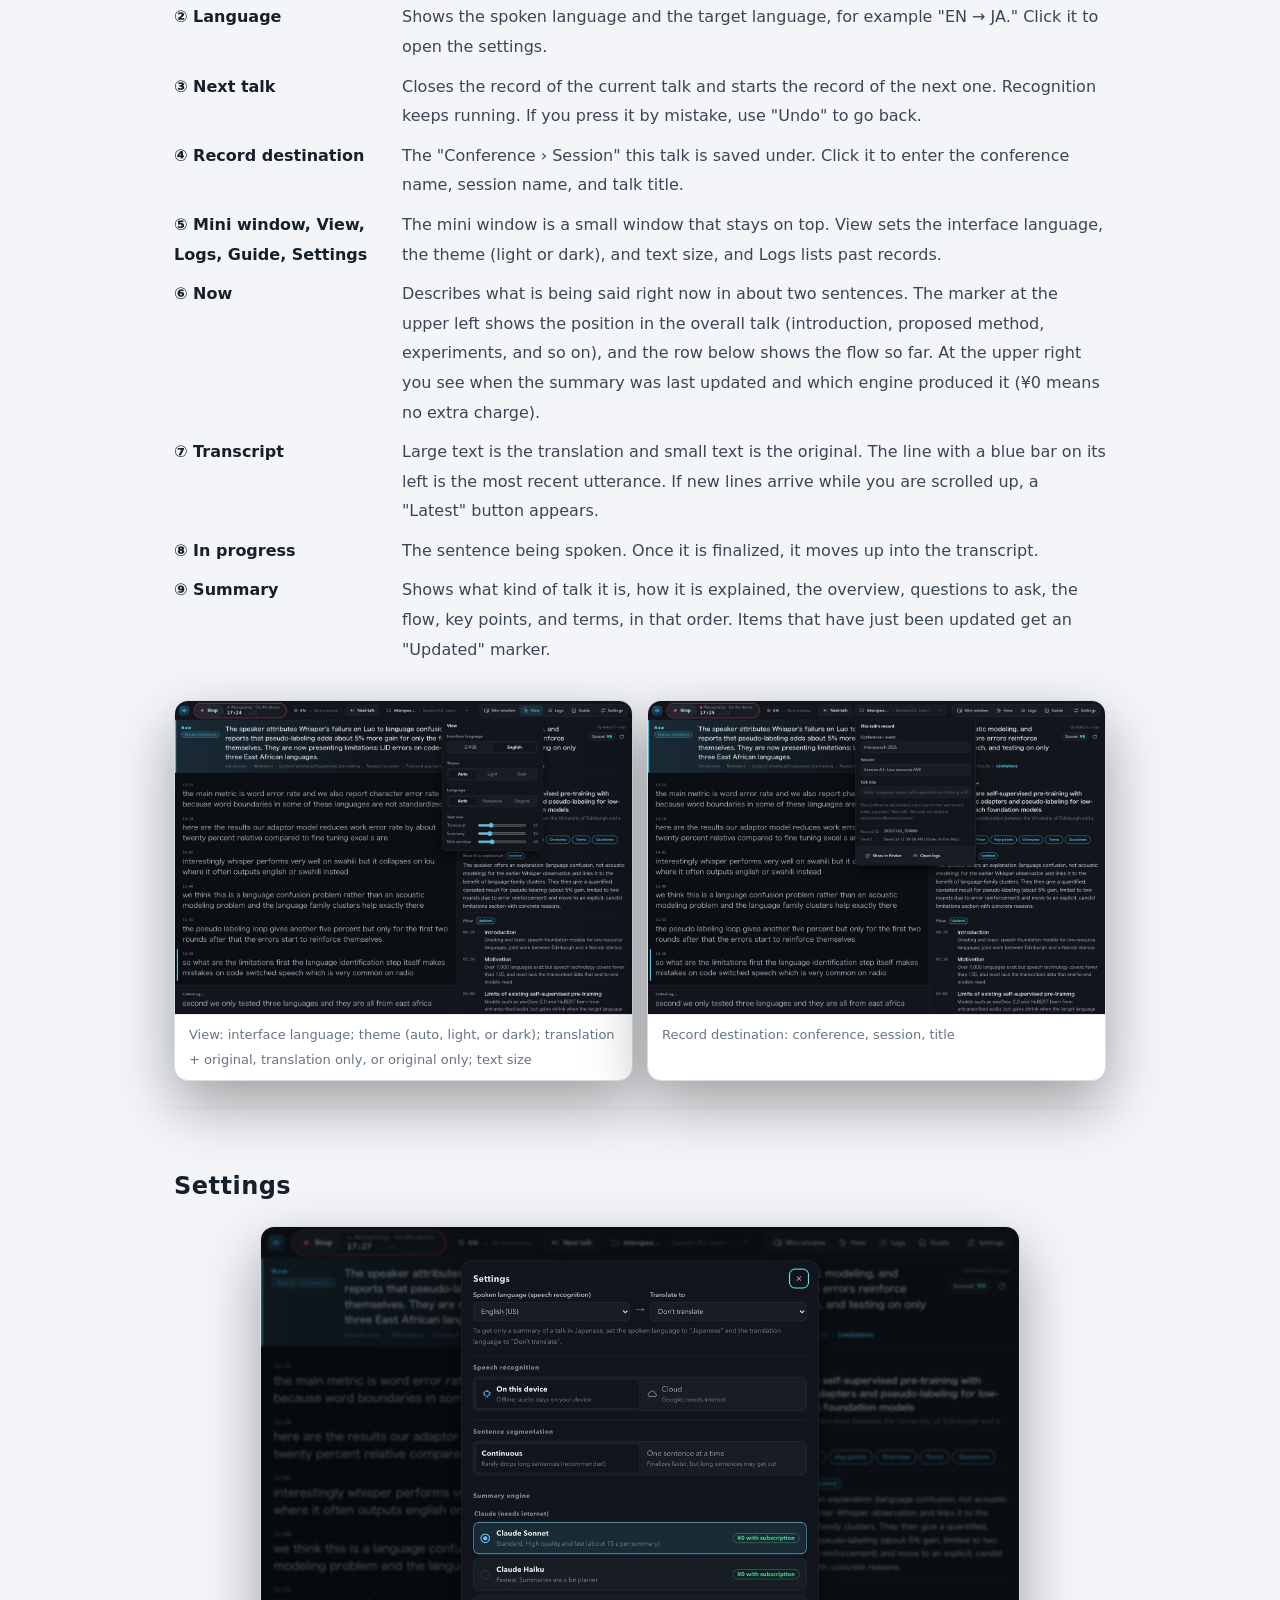
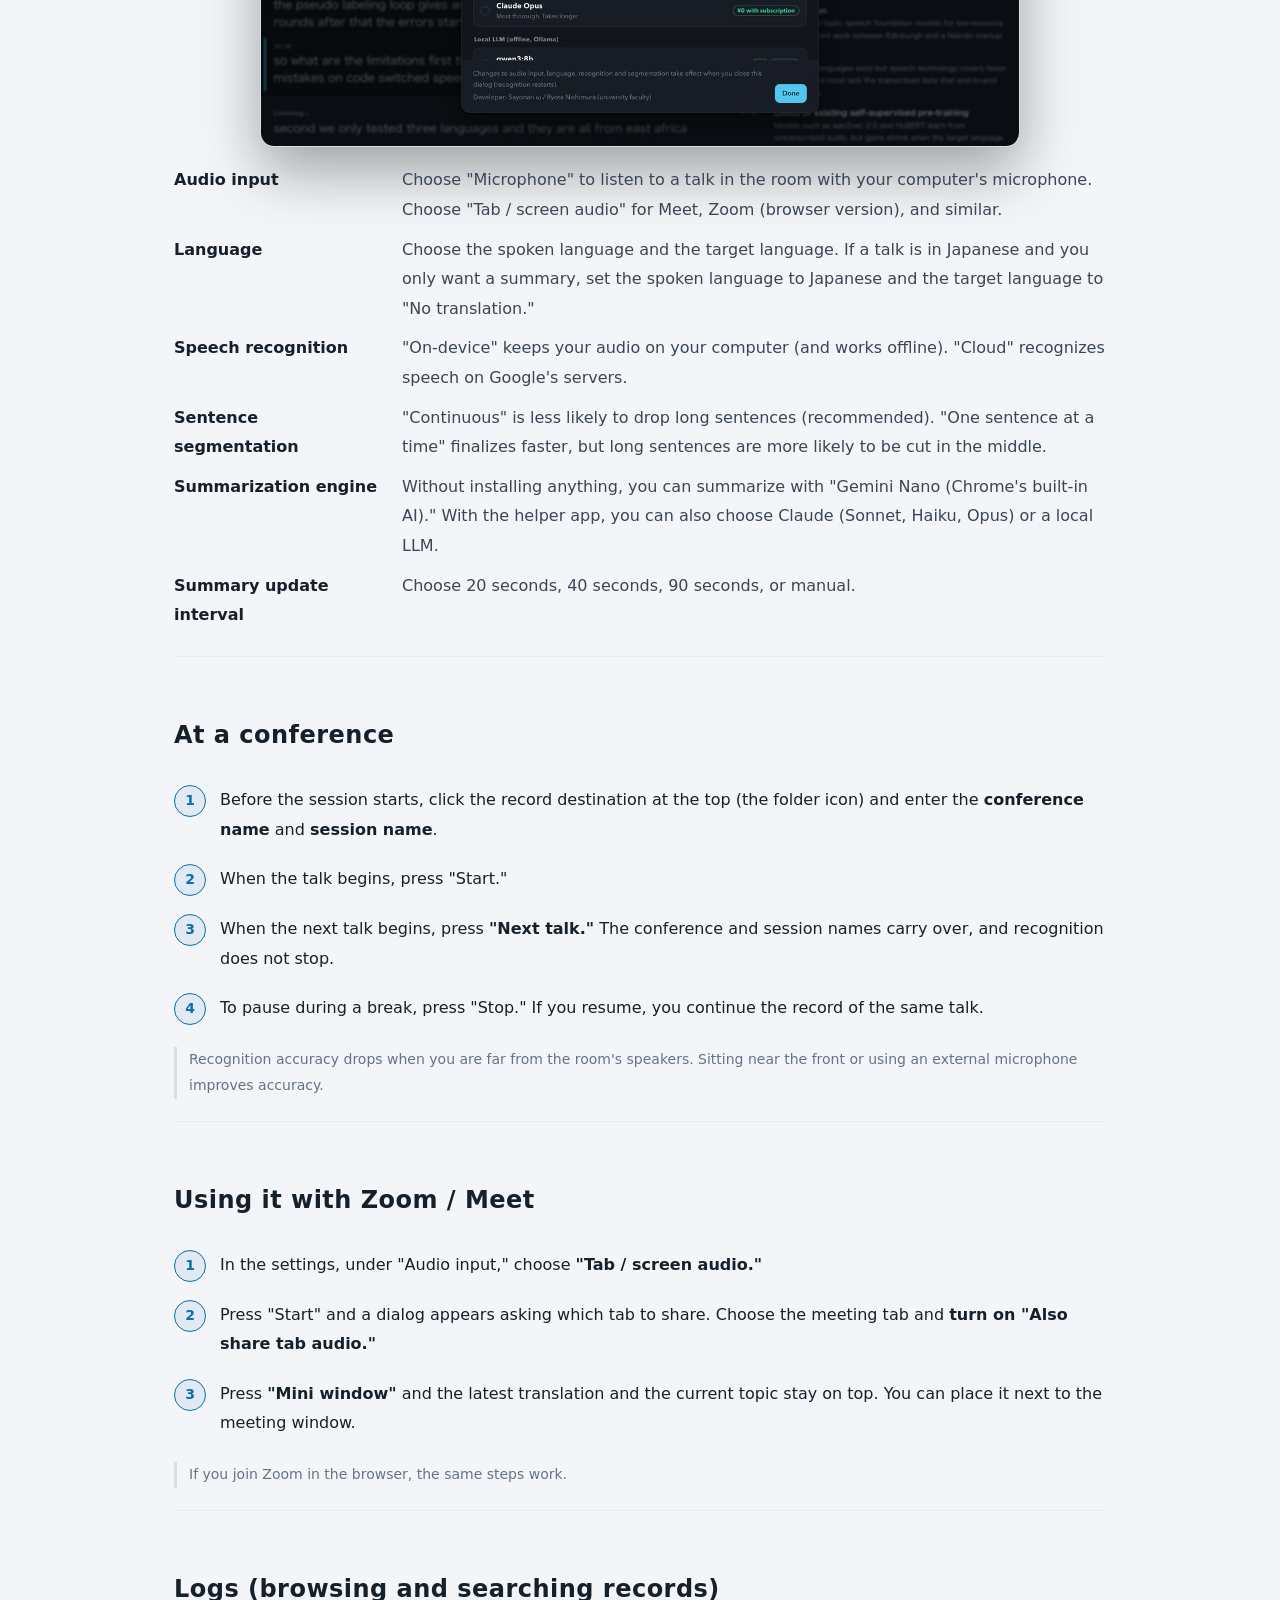
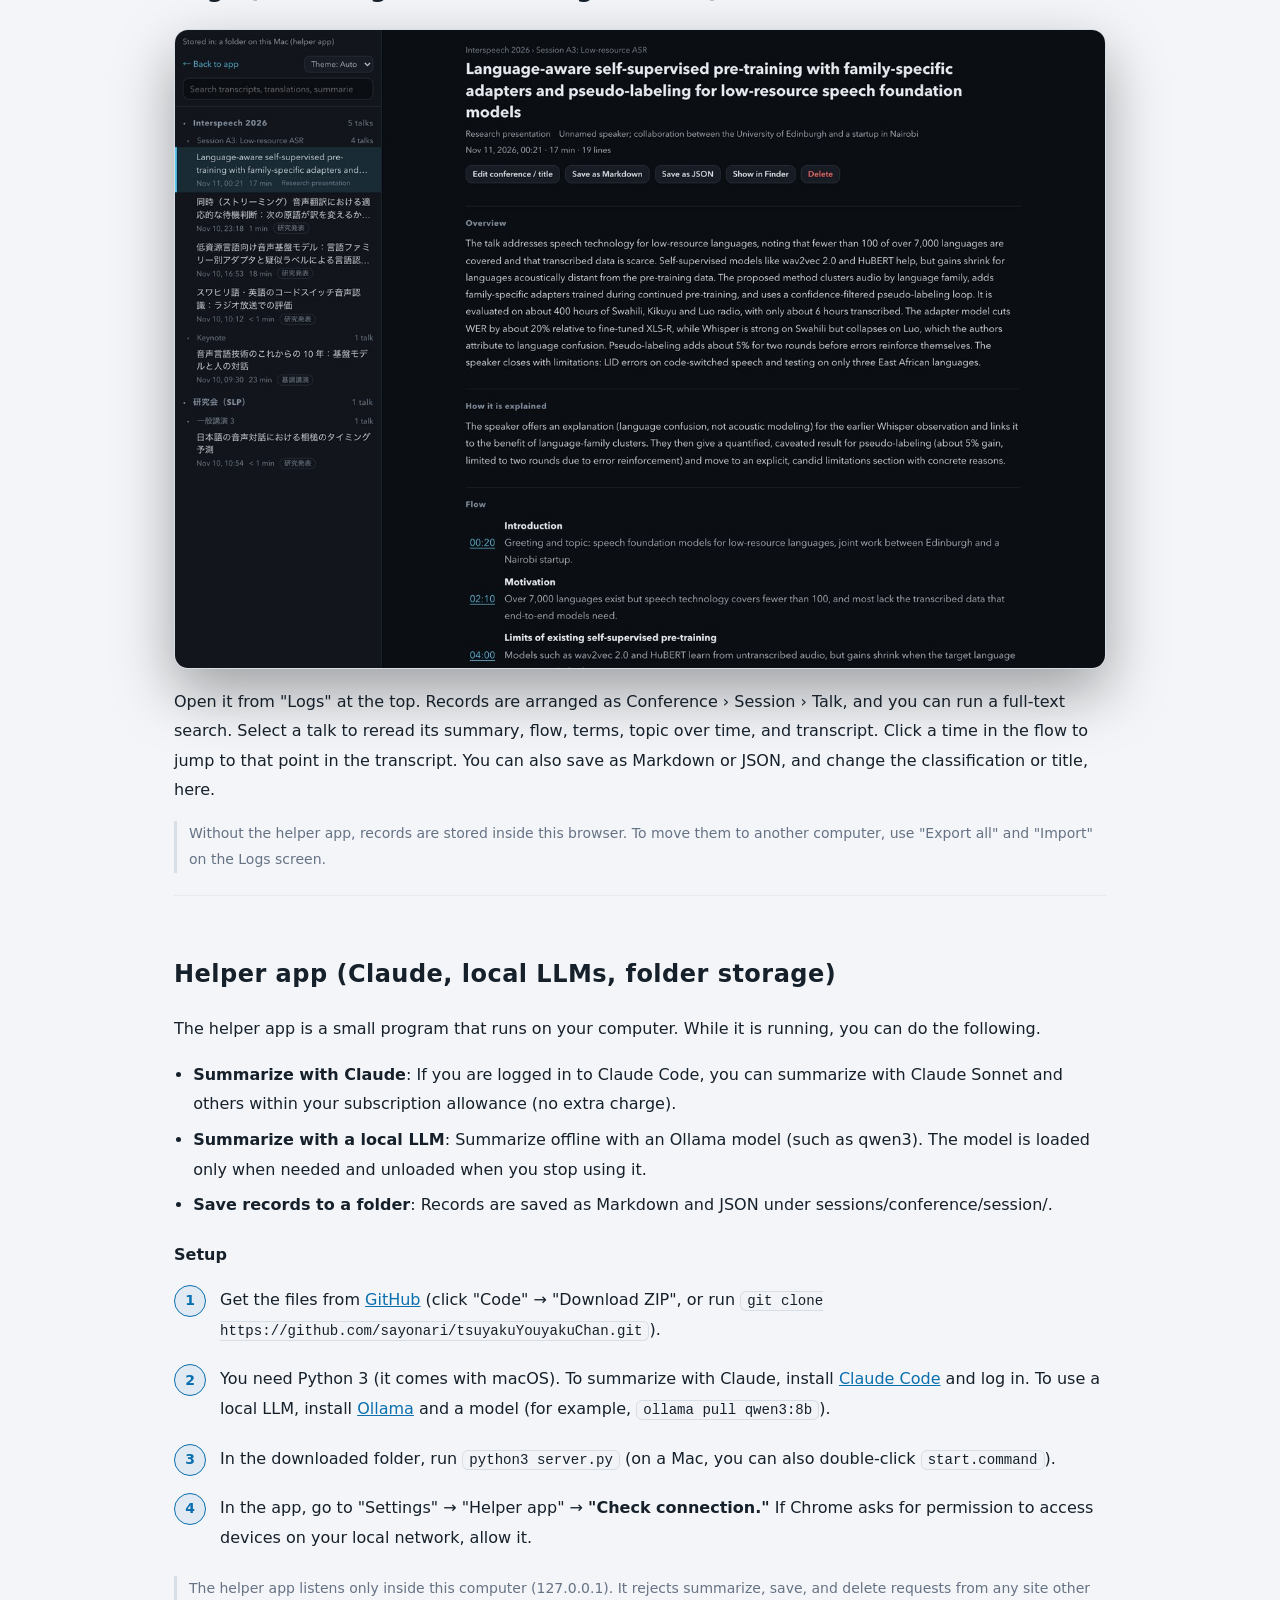
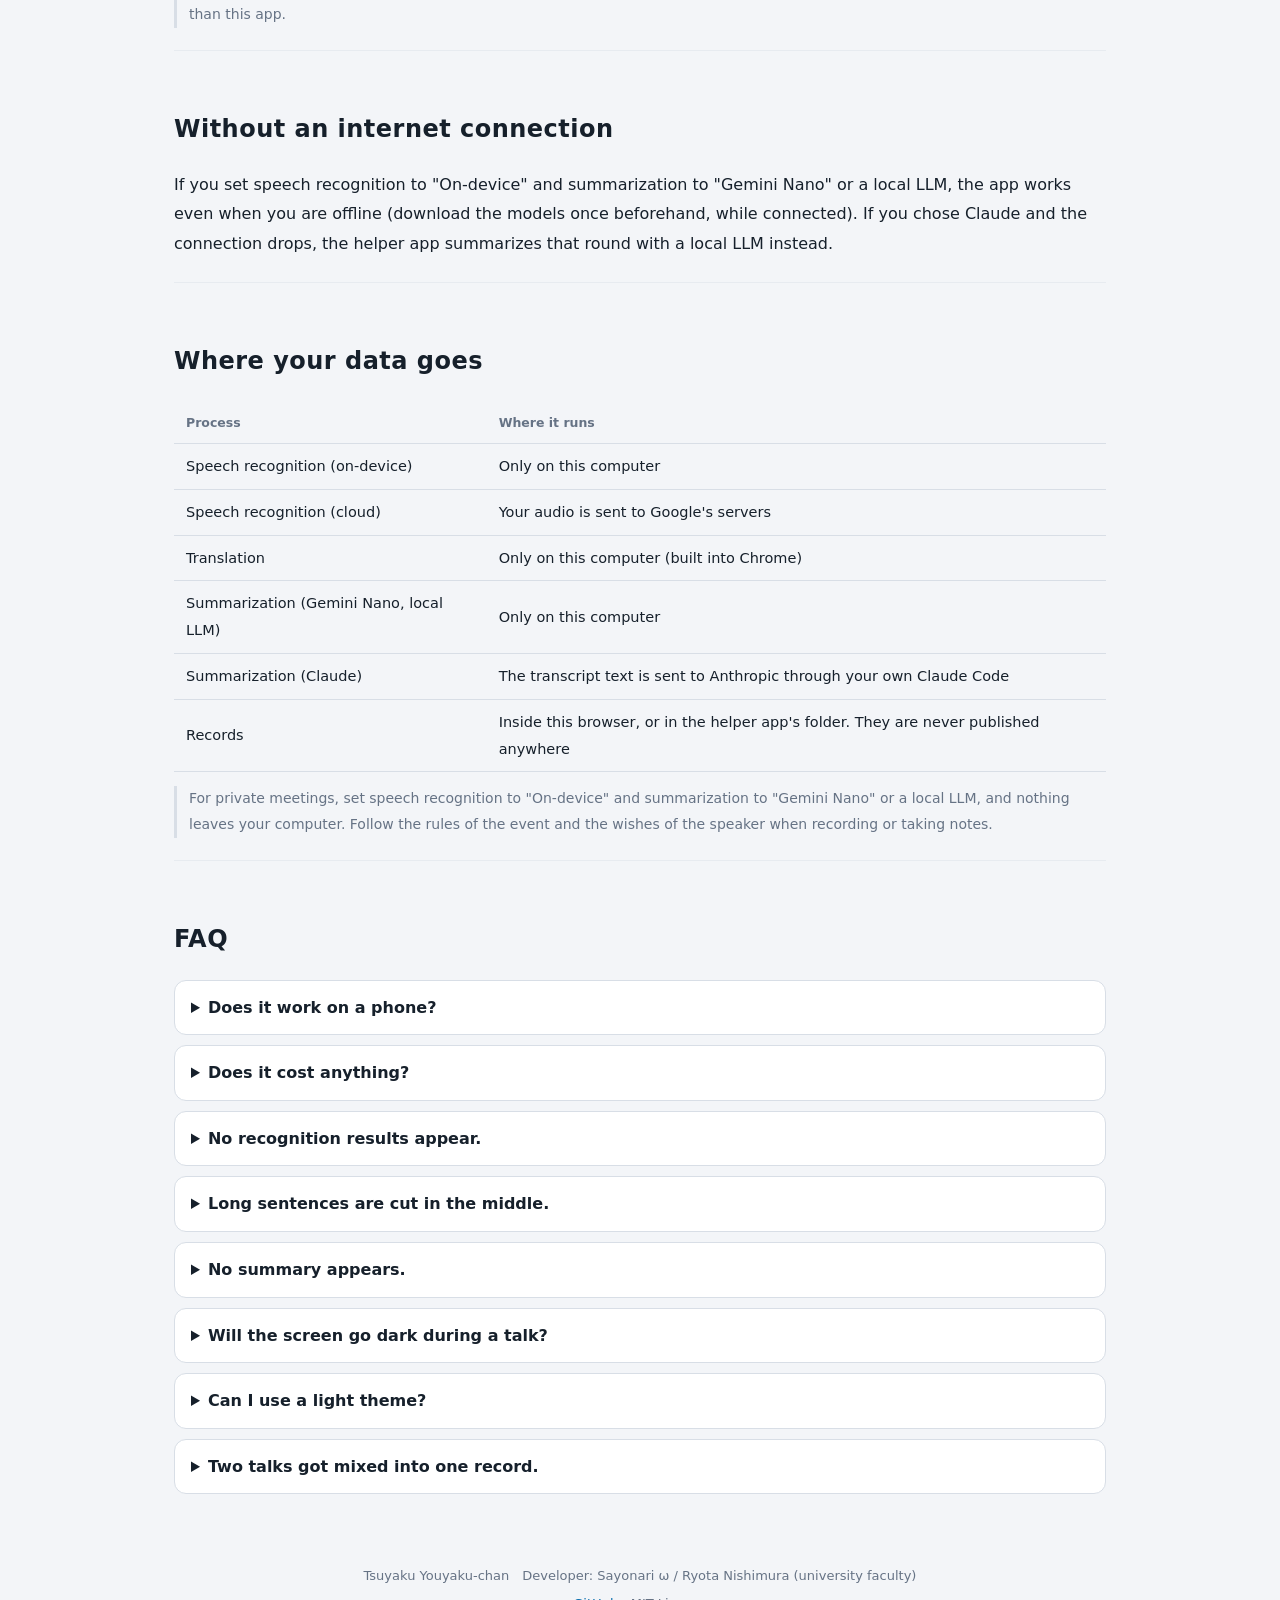
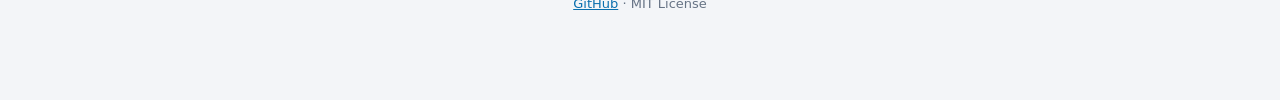
==== commit 9a9fb25d: "要約を主・書き起こしを従の配置に：説明の仕方→全体要約→質問→流れ→要点→用語の順，要約側を広く，書き起こしの文字を小さく Co-Authored-By: Claude Fable 5.2 <nore" ====
--- a/guide-en.html
+++ b/guide-en.html
@@ -62,7 +62,7 @@
     <dt>⑥ Now</dt><dd>Describes what is being said right now in about two sentences. The marker at the upper left shows the position in the overall talk (introduction, proposed method, experiments, and so on), and the row below shows the flow so far. At the upper right you see when the summary was last updated and which engine produced it (¥0 means no extra charge).</dd>
     <dt>⑦ Transcript</dt><dd>Large text is the translation and small text is the original. The line with a blue bar on its left is the most recent utterance. If new lines arrive while you are scrolled up, a "Latest" button appears.</dd>
     <dt>⑧ In progress</dt><dd>The sentence being spoken. Once it is finalized, it moves up into the transcript.</dd>
-    <dt>⑨ Summary</dt><dd>Shows what kind of talk it is, how it is explained, the flow, key points, overview, terms, and questions to ask. Items that have just been updated get an "Updated" marker.</dd>
+    <dt>⑨ Summary</dt><dd>Shows what kind of talk it is, how it is explained, the overview, questions to ask, the flow, key points, and terms, in that order. Items that have just been updated get an "Updated" marker.</dd>
   </dl>
   <div class="grid2">
     <figure class="shot"><img src="assets/img/en/view.jpg" alt="View menu" loading="lazy"><figcaption>View: interface language; theme (auto, light, or dark); translation + original, translation only, or original only; text size</figcaption></figure>
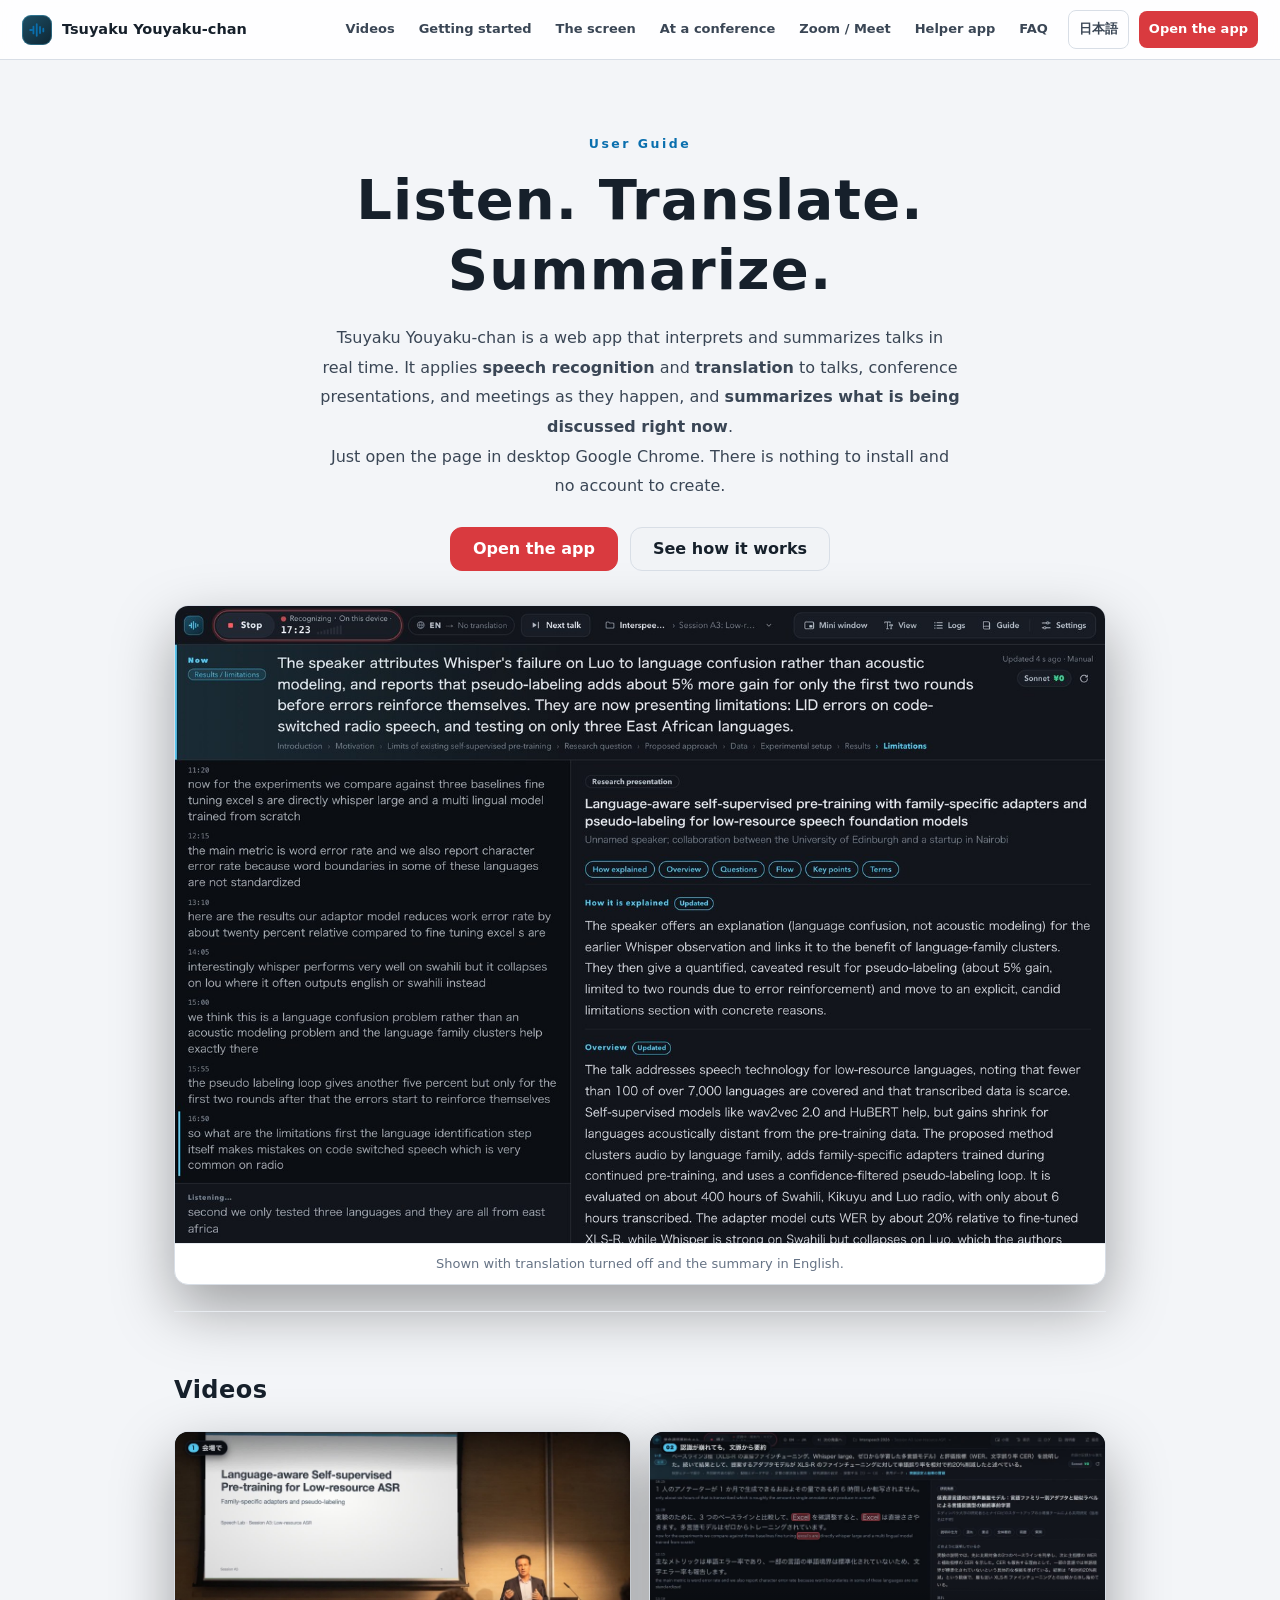
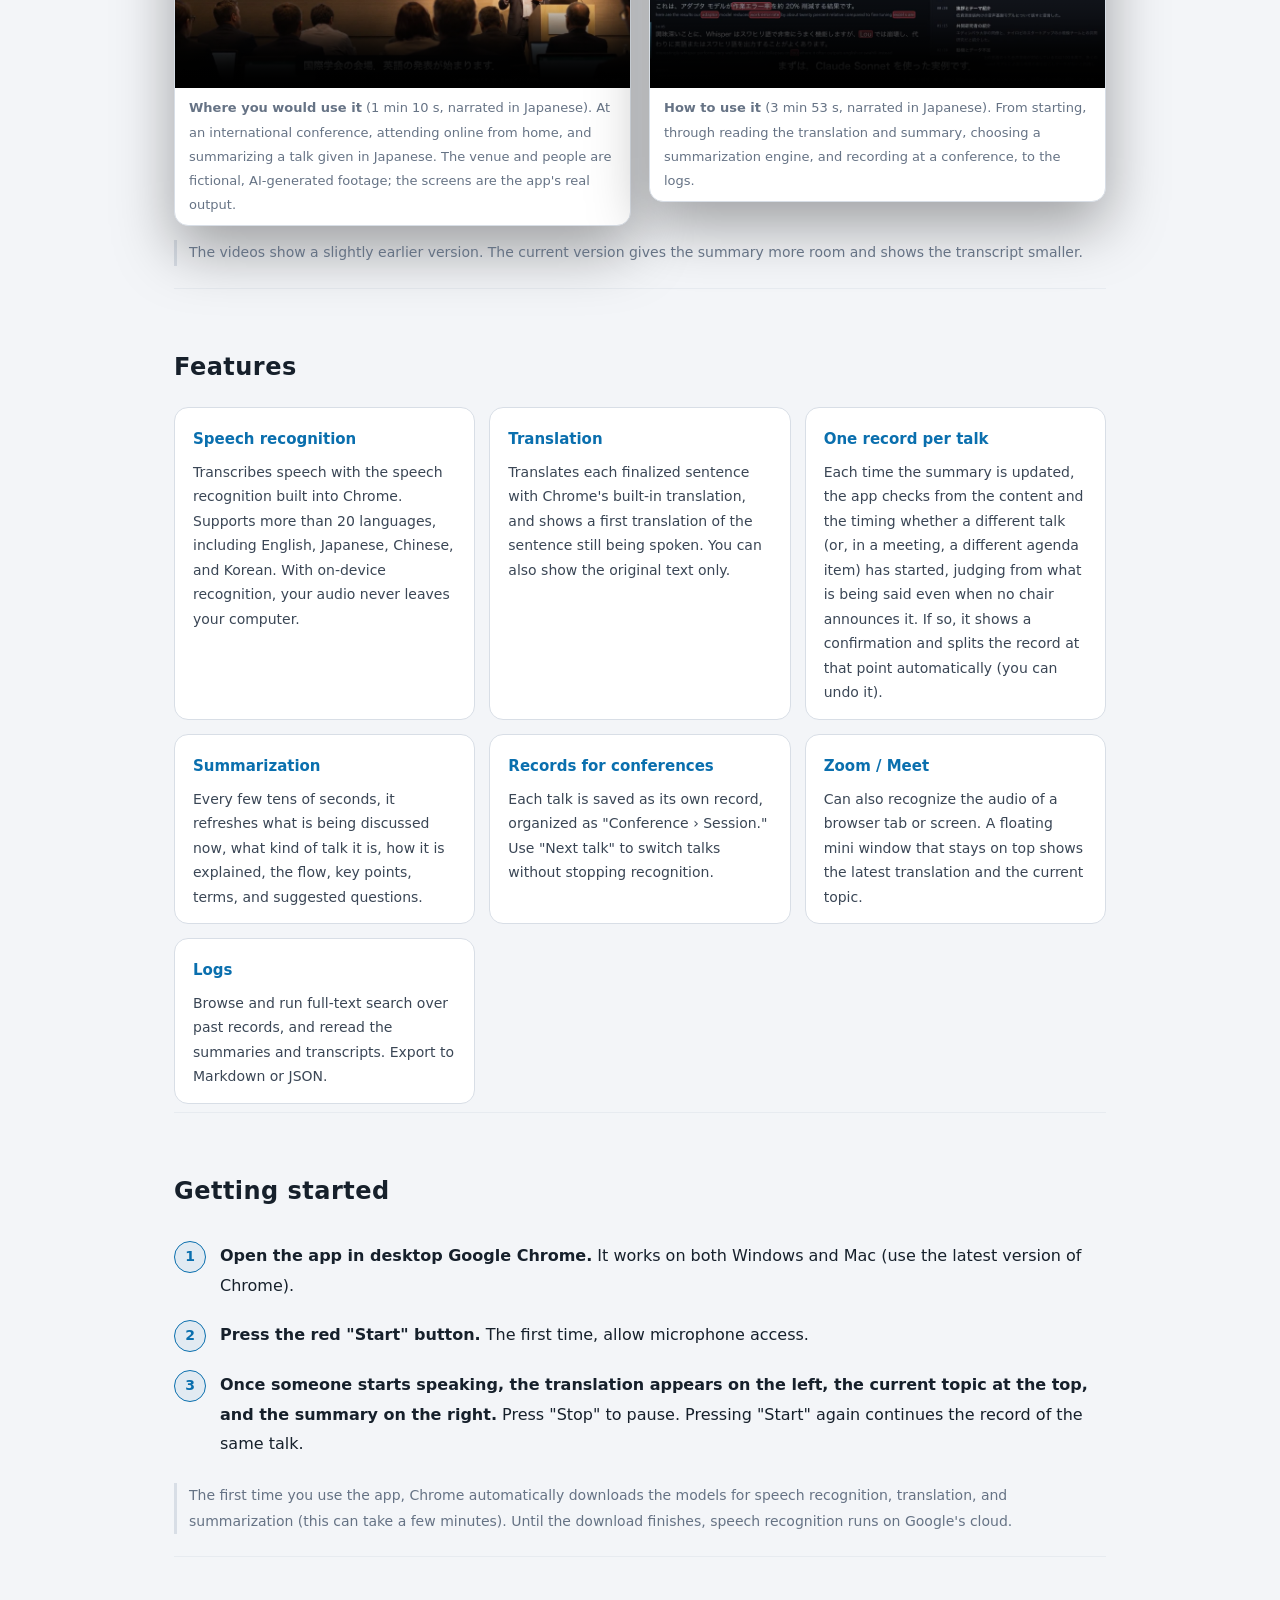
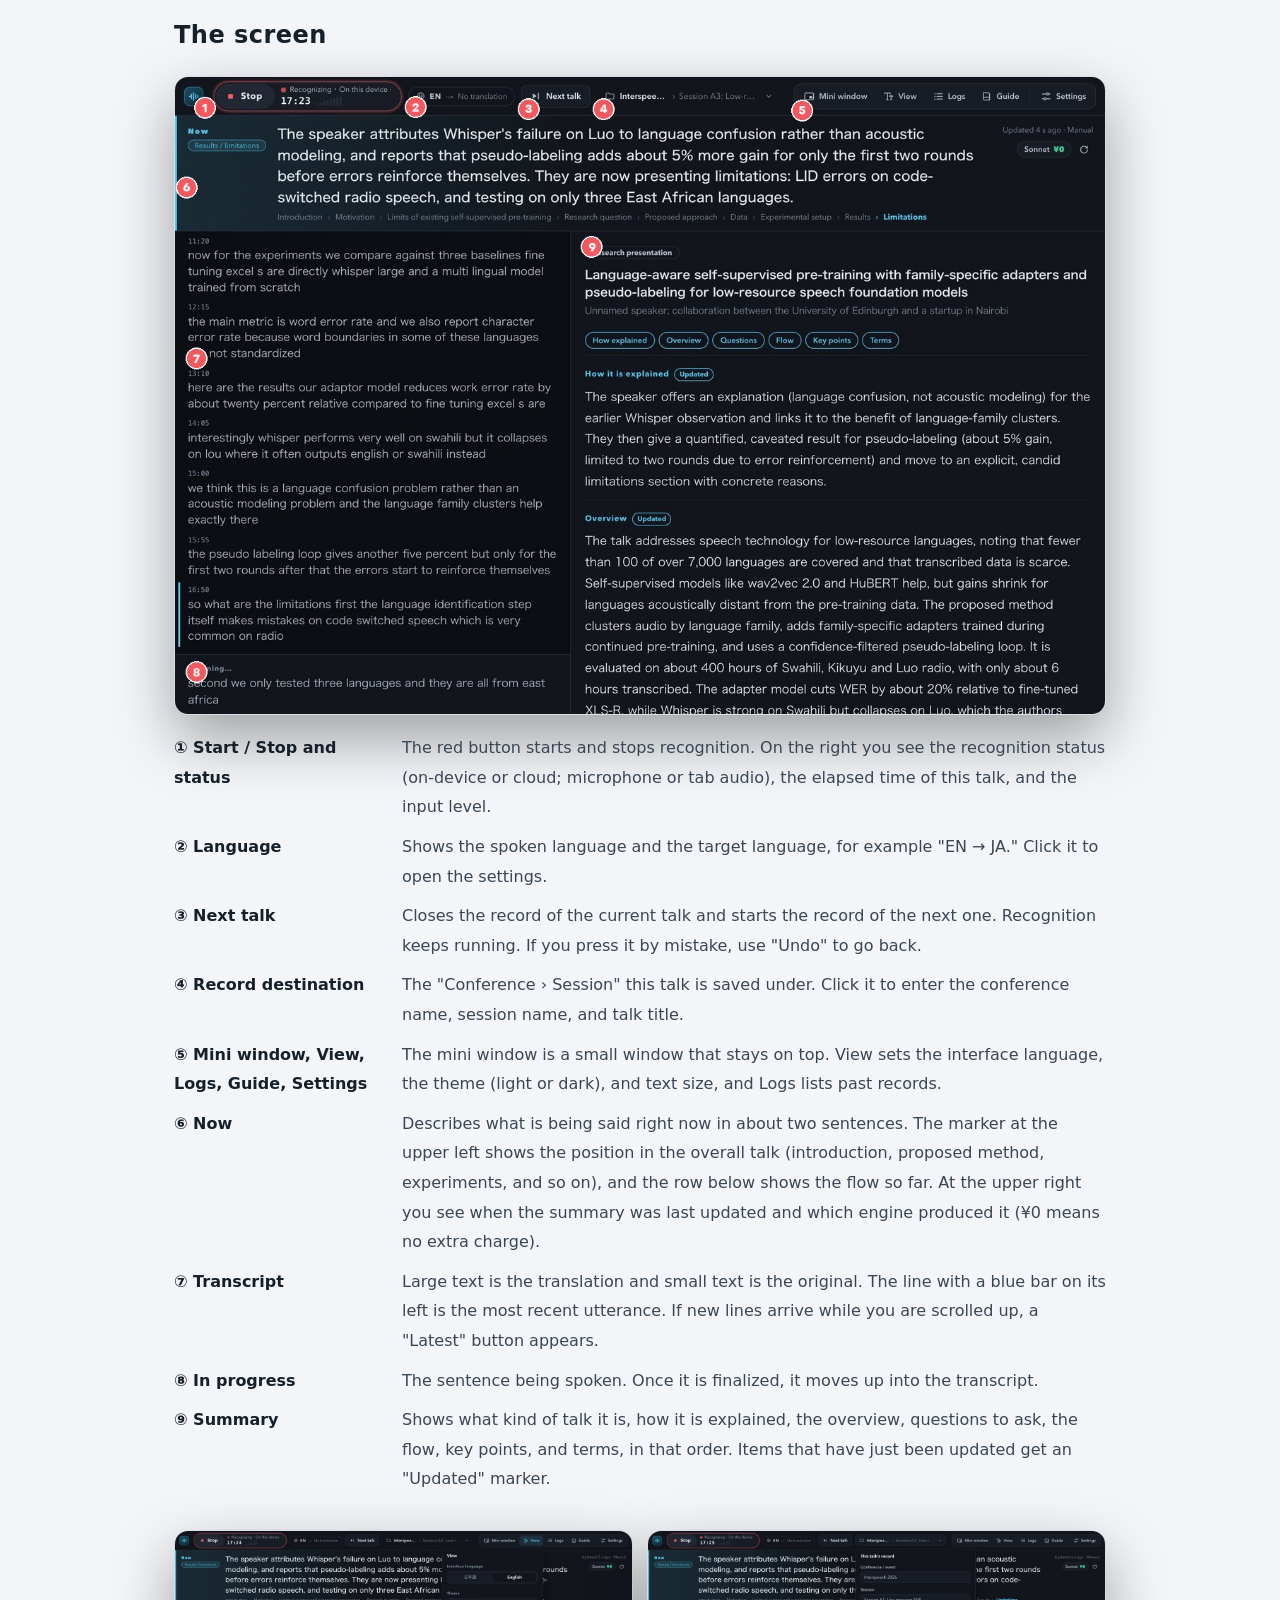
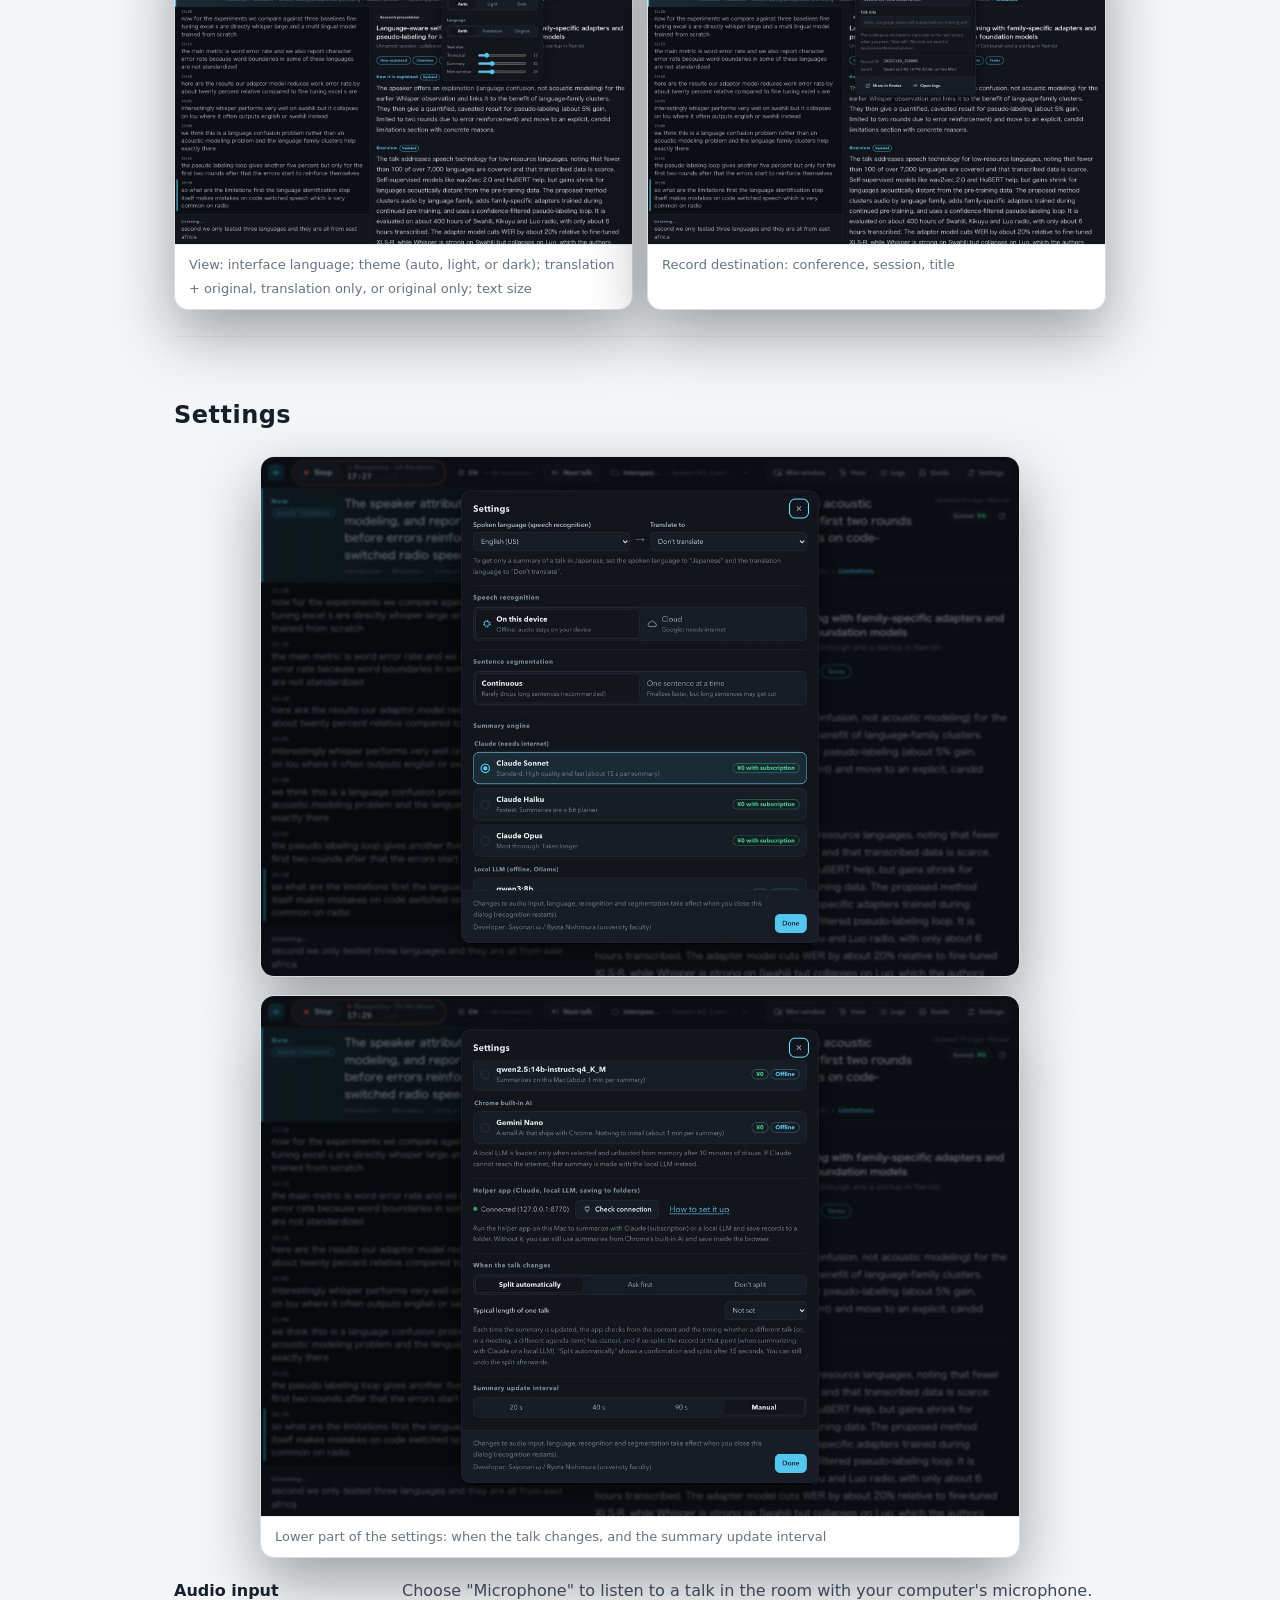
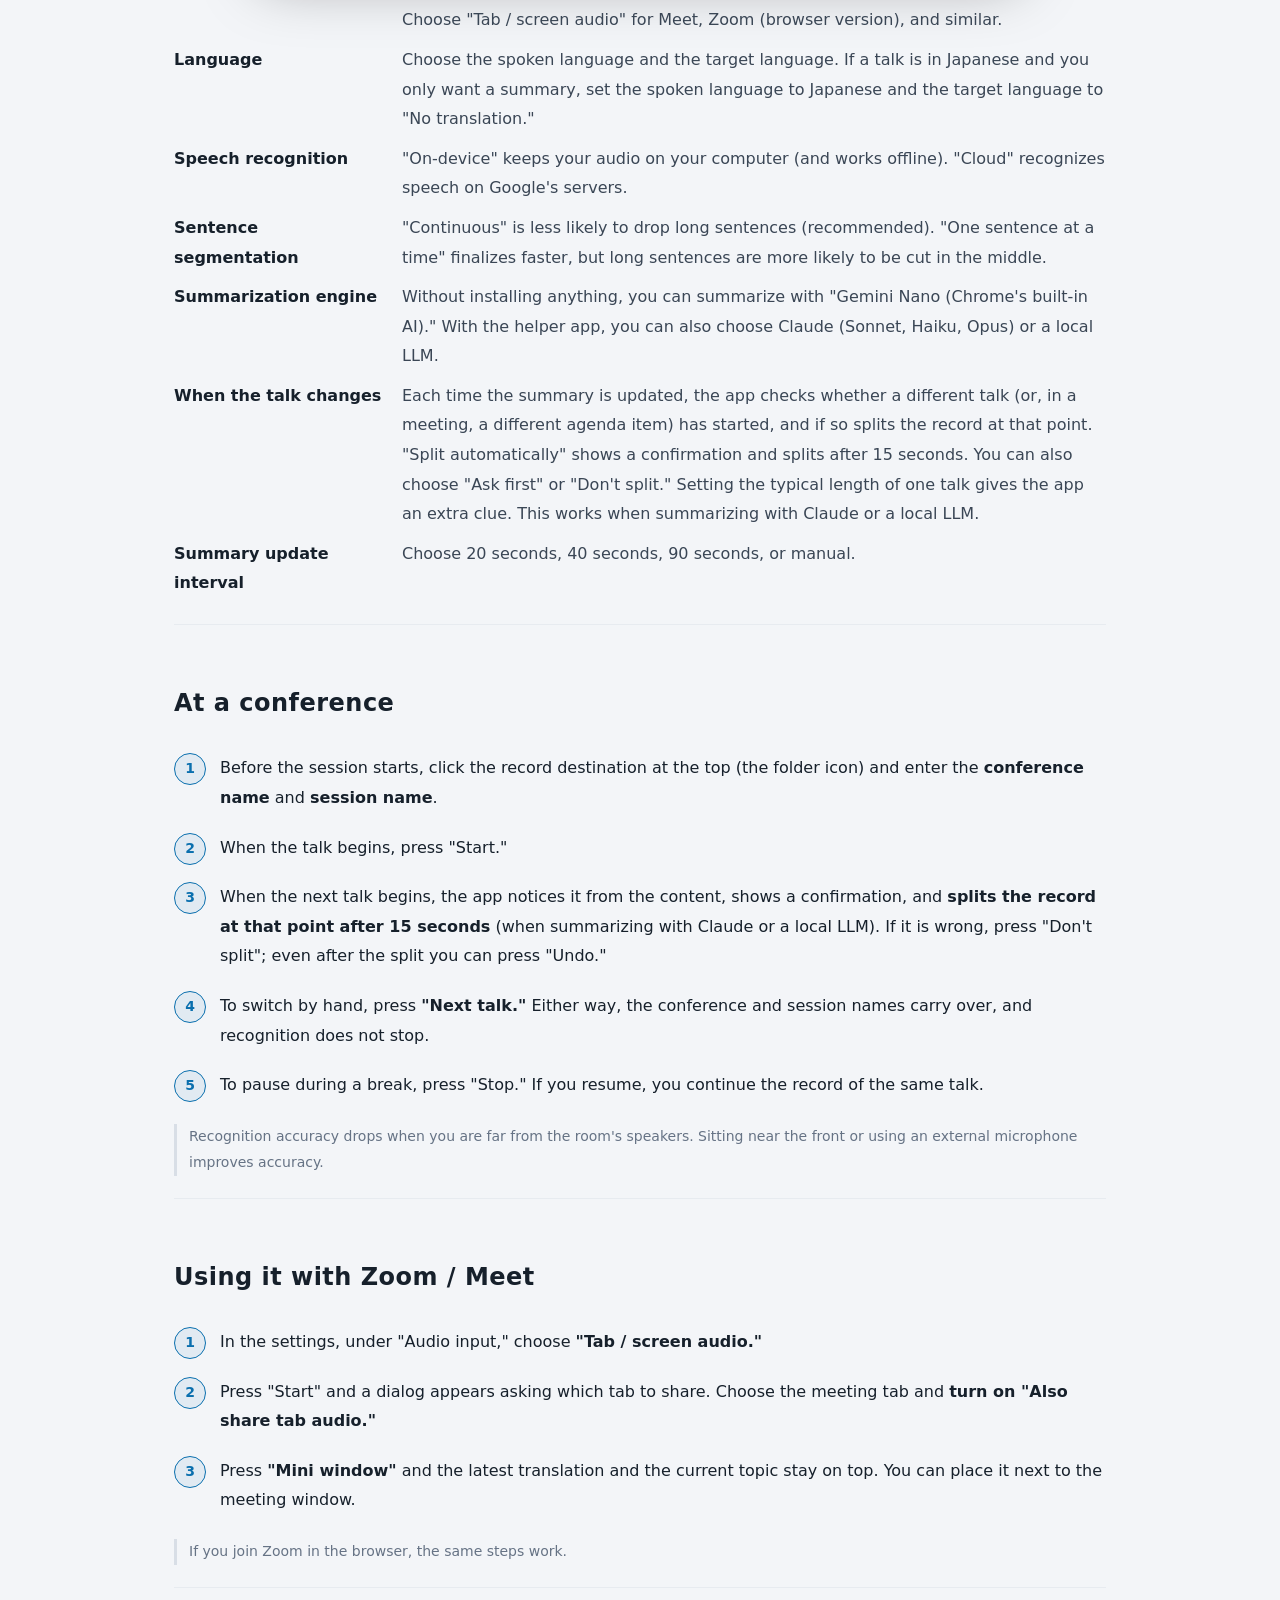
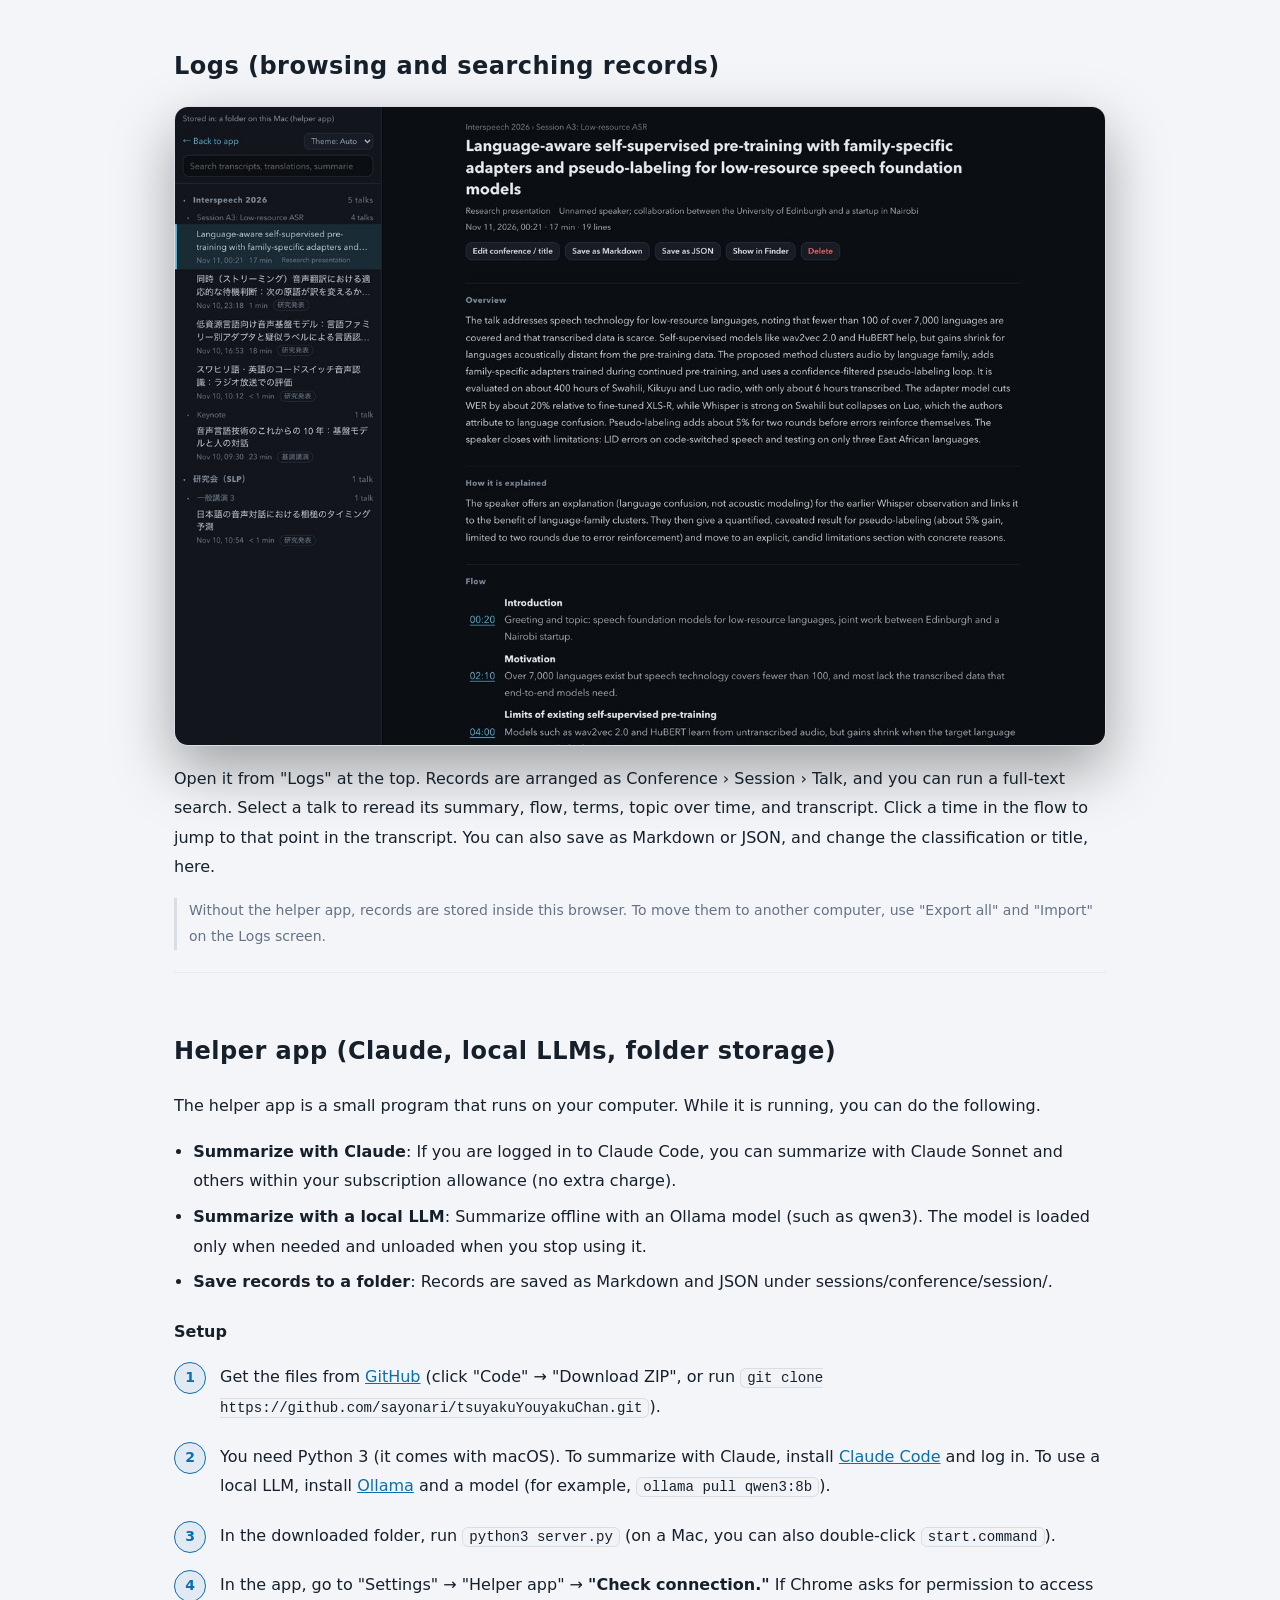
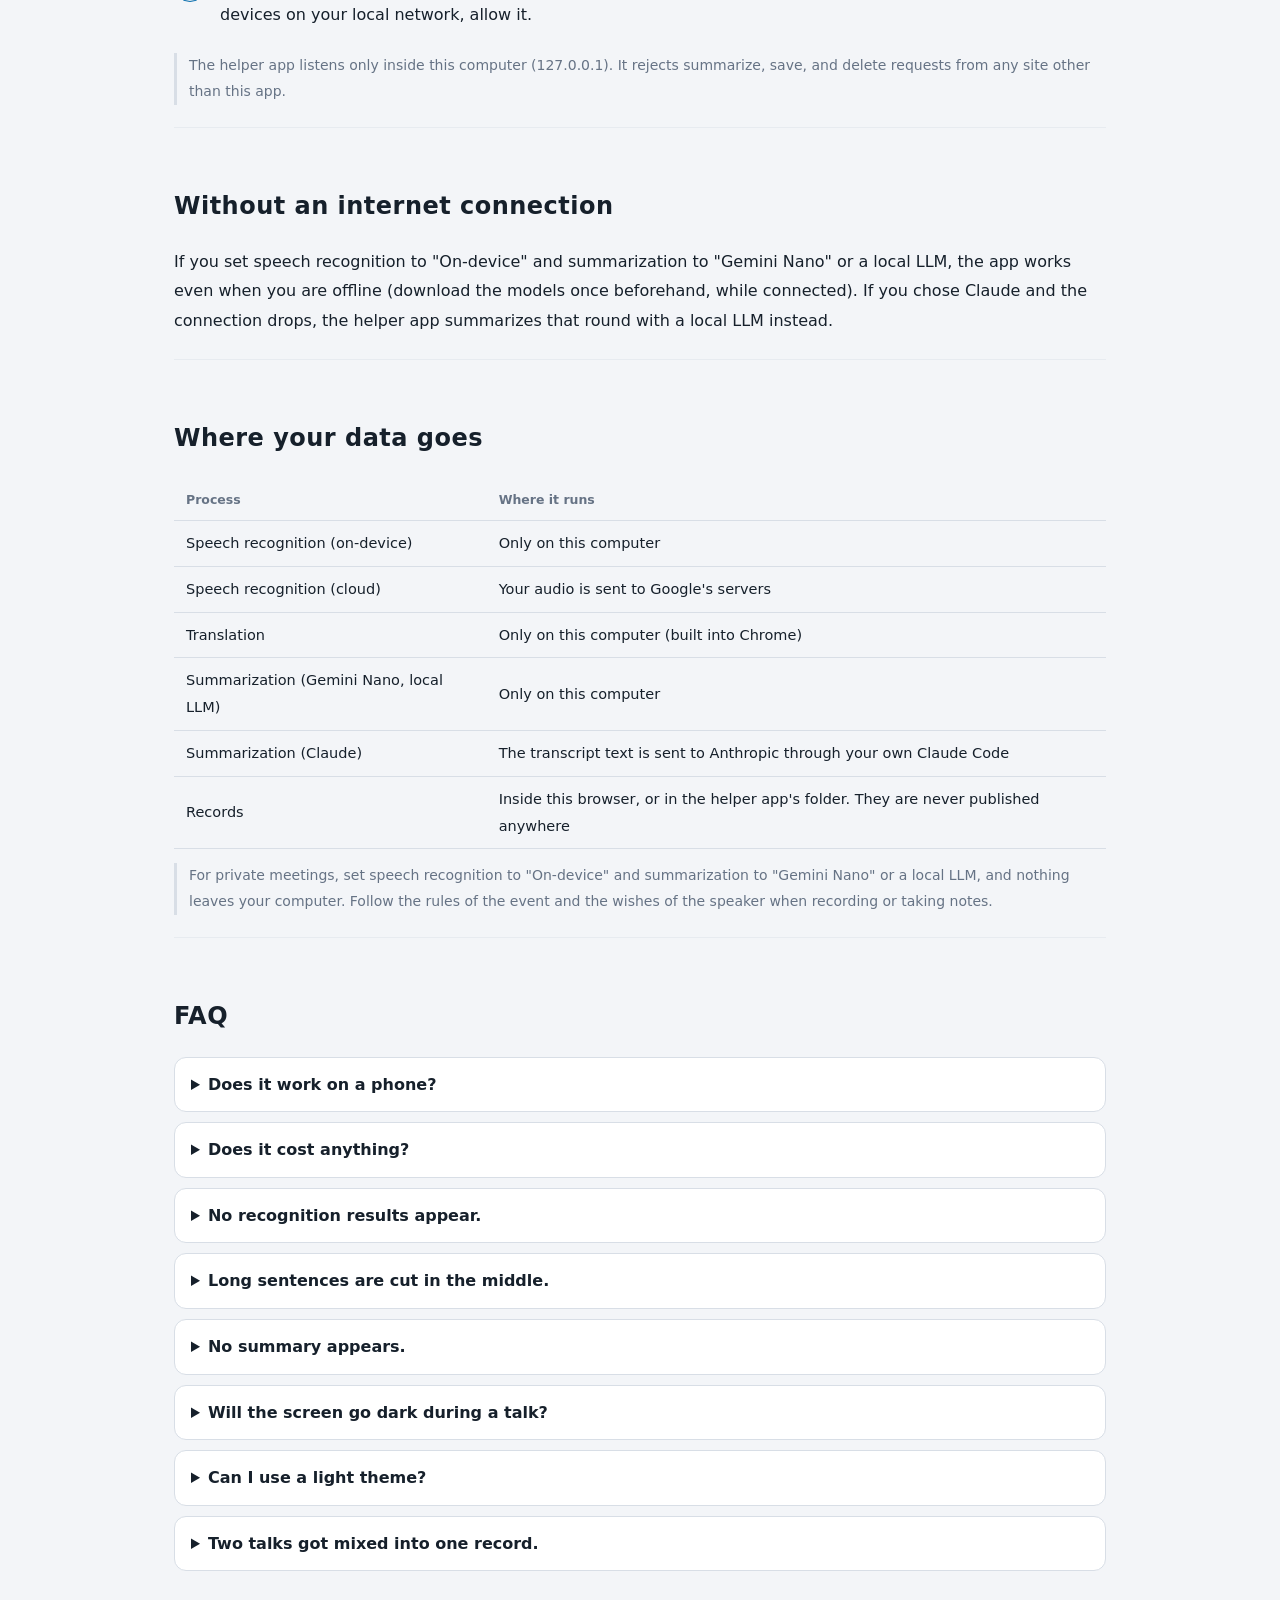
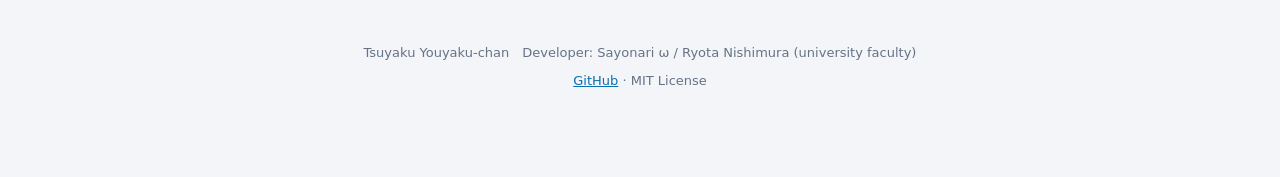
==== commit ee786b60: "発表の切り替わりで記録を自動で分ける／説明書に動画を追加 - 要約のたびに，別の発表（会議なら別の議題）が始まっていないかを内容と時間から判定（prompt.json の split） - 見つけたら" ====
--- a/guide-en.html
+++ b/guide-en.html
@@ -14,7 +14,7 @@
 <header class="top">
   <a class="brand" href="index.html"><span class="mark"><svg viewBox="0 0 32 32"><path d="M6 16h2.4M10.8 11v10M15.6 7.5v17M20.4 11.5v9M25.2 14v4" fill="none" stroke="currentColor" stroke-width="2.6" stroke-linecap="round"/></svg></span>Tsuyaku Youyaku-chan</a>
   <nav>
-    <a href="#start">Getting started</a><a href="#screen">The screen</a><a href="#conf">At a conference</a><a href="#online">Zoom / Meet</a><a href="#helper">Helper app</a><a href="#faq">FAQ</a><a class="lang" href="guide.html" hreflang="ja" lang="ja">日本語</a>
+    <a href="#movies">Videos</a><a href="#start">Getting started</a><a href="#screen">The screen</a><a href="#conf">At a conference</a><a href="#online">Zoom / Meet</a><a href="#helper">Helper app</a><a href="#faq">FAQ</a><a class="lang" href="guide.html" hreflang="ja" lang="ja">日本語</a>
     <a class="open" href="index.html">Open the app</a>
   </nav>
 </header>
@@ -28,11 +28,21 @@
   <figure class="shot"><img src="assets/img/en/main.jpg" alt="The app: what is being said now at the top, the transcript on the left, the summary on the right" loading="lazy"><figcaption>Shown with translation turned off and the summary in English.</figcaption></figure>
 </section>
 
+<section id="movies">
+  <h2>Videos</h2>
+  <div class="movies">
+    <figure class="shot"><video controls preload="none" playsinline poster="assets/video/concept.jpg" src="assets/video/concept.mp4"></video><figcaption><b>Where you would use it</b> (1 min 10 s, narrated in Japanese). At an international conference, attending online from home, and summarizing a talk given in Japanese. The venue and people are fictional, AI-generated footage; the screens are the app's real output.</figcaption></figure>
+    <figure class="shot"><video controls preload="none" playsinline poster="assets/video/guide.jpg" src="assets/video/guide.mp4"></video><figcaption><b>How to use it</b> (3 min 53 s, narrated in Japanese). From starting, through reading the translation and summary, choosing a summarization engine, and recording at a conference, to the logs.</figcaption></figure>
+  </div>
+  <p class="note">The videos show a slightly earlier version. The current version gives the summary more room and shows the transcript smaller.</p>
+</section>
+
 <section id="features">
   <h2>Features</h2>
   <div class="grid3">
     <div class="feat"><h3>Speech recognition</h3><p>Transcribes speech with the speech recognition built into Chrome. Supports more than 20 languages, including English, Japanese, Chinese, and Korean. With on-device recognition, your audio never leaves your computer.</p></div>
     <div class="feat"><h3>Translation</h3><p>Translates each finalized sentence with Chrome's built-in translation, and shows a first translation of the sentence still being spoken. You can also show the original text only.</p></div>
+    <div class="feat"><h3>One record per talk</h3><p>Each time the summary is updated, the app checks from the content and the timing whether a different talk (or, in a meeting, a different agenda item) has started, judging from what is being said even when no chair announces it. If so, it shows a confirmation and splits the record at that point automatically (you can undo it).</p></div>
     <div class="feat"><h3>Summarization</h3><p>Every few tens of seconds, it refreshes what is being discussed now, what kind of talk it is, how it is explained, the flow, key points, terms, and suggested questions.</p></div>
     <div class="feat"><h3>Records for conferences</h3><p>Each talk is saved as its own record, organized as "Conference › Session." Use "Next talk" to switch talks without stopping recognition.</p></div>
     <div class="feat"><h3>Zoom / Meet</h3><p>Can also recognize the audio of a browser tab or screen. A floating mini window that stays on top shows the latest translation and the current topic.</p></div>
@@ -73,12 +83,14 @@
 <section id="settings">
   <h2>Settings</h2>
   <figure class="shot narrow"><img src="assets/img/en/settings.jpg" alt="Settings screen" loading="lazy"></figure>
+  <figure class="shot narrow"><img src="assets/img/en/settings-split.jpg" alt="Settings screen: when the talk changes, summary update interval" loading="lazy"><figcaption>Lower part of the settings: when the talk changes, and the summary update interval</figcaption></figure>
   <dl class="parts">
     <dt>Audio input</dt><dd>Choose "Microphone" to listen to a talk in the room with your computer's microphone. Choose "Tab / screen audio" for Meet, Zoom (browser version), and similar.</dd>
     <dt>Language</dt><dd>Choose the spoken language and the target language. If a talk is in Japanese and you only want a summary, set the spoken language to Japanese and the target language to "No translation."</dd>
     <dt>Speech recognition</dt><dd>"On-device" keeps your audio on your computer (and works offline). "Cloud" recognizes speech on Google's servers.</dd>
     <dt>Sentence segmentation</dt><dd>"Continuous" is less likely to drop long sentences (recommended). "One sentence at a time" finalizes faster, but long sentences are more likely to be cut in the middle.</dd>
     <dt>Summarization engine</dt><dd>Without installing anything, you can summarize with "Gemini Nano (Chrome's built-in AI)." With the helper app, you can also choose Claude (Sonnet, Haiku, Opus) or a local LLM.</dd>
+    <dt>When the talk changes</dt><dd>Each time the summary is updated, the app checks whether a different talk (or, in a meeting, a different agenda item) has started, and if so splits the record at that point. "Split automatically" shows a confirmation and splits after 15 seconds. You can also choose "Ask first" or "Don't split." Setting the typical length of one talk gives the app an extra clue. This works when summarizing with Claude or a local LLM.</dd>
     <dt>Summary update interval</dt><dd>Choose 20 seconds, 40 seconds, 90 seconds, or manual.</dd>
   </dl>
 </section>
@@ -88,7 +100,8 @@
   <ol class="steps">
     <li>Before the session starts, click the record destination at the top (the folder icon) and enter the <b>conference name</b> and <b>session name</b>.</li>
     <li>When the talk begins, press "Start."</li>
-    <li>When the next talk begins, press <b>"Next talk."</b> The conference and session names carry over, and recognition does not stop.</li>
+    <li>When the next talk begins, the app notices it from the content, shows a confirmation, and <b>splits the record at that point after 15 seconds</b> (when summarizing with Claude or a local LLM). If it is wrong, press "Don't split"; even after the split you can press "Undo."</li>
+    <li>To switch by hand, press <b>"Next talk."</b> Either way, the conference and session names carry over, and recognition does not stop.</li>
     <li>To pause during a break, press "Stop." If you resume, you continue the record of the same talk.</li>
   </ol>
   <p class="note">Recognition accuracy drops when you are far from the room's speakers. Sitting near the front or using an external microphone improves accuracy.</p>
--- a/assets/guide.css
+++ b/assets/guide.css
@@ -56,6 +56,9 @@
 
 .shot { margin: 18px 0; border-radius: 14px; overflow: hidden; border: 1px solid var(--line); box-shadow: 0 24px 60px rgba(0, 0, 0, .35); background: var(--surface); }
 .shot img { display: block; width: 100%; height: auto; }
+.shot video { display: block; width: 100%; height: auto; aspect-ratio: 16 / 9; background: #000; }
+.movies { display: grid; grid-template-columns: repeat(auto-fit, minmax(min(100%, 420px), 1fr)); gap: 18px; align-items: start; }
+.movies .shot { margin: 0; }
 .shot figcaption { font-size: 13px; color: var(--muted); padding: 8px 14px; border-top: 1px solid var(--line-soft); }
 .shot.narrow { max-width: 760px; margin-left: auto; margin-right: auto; }
 
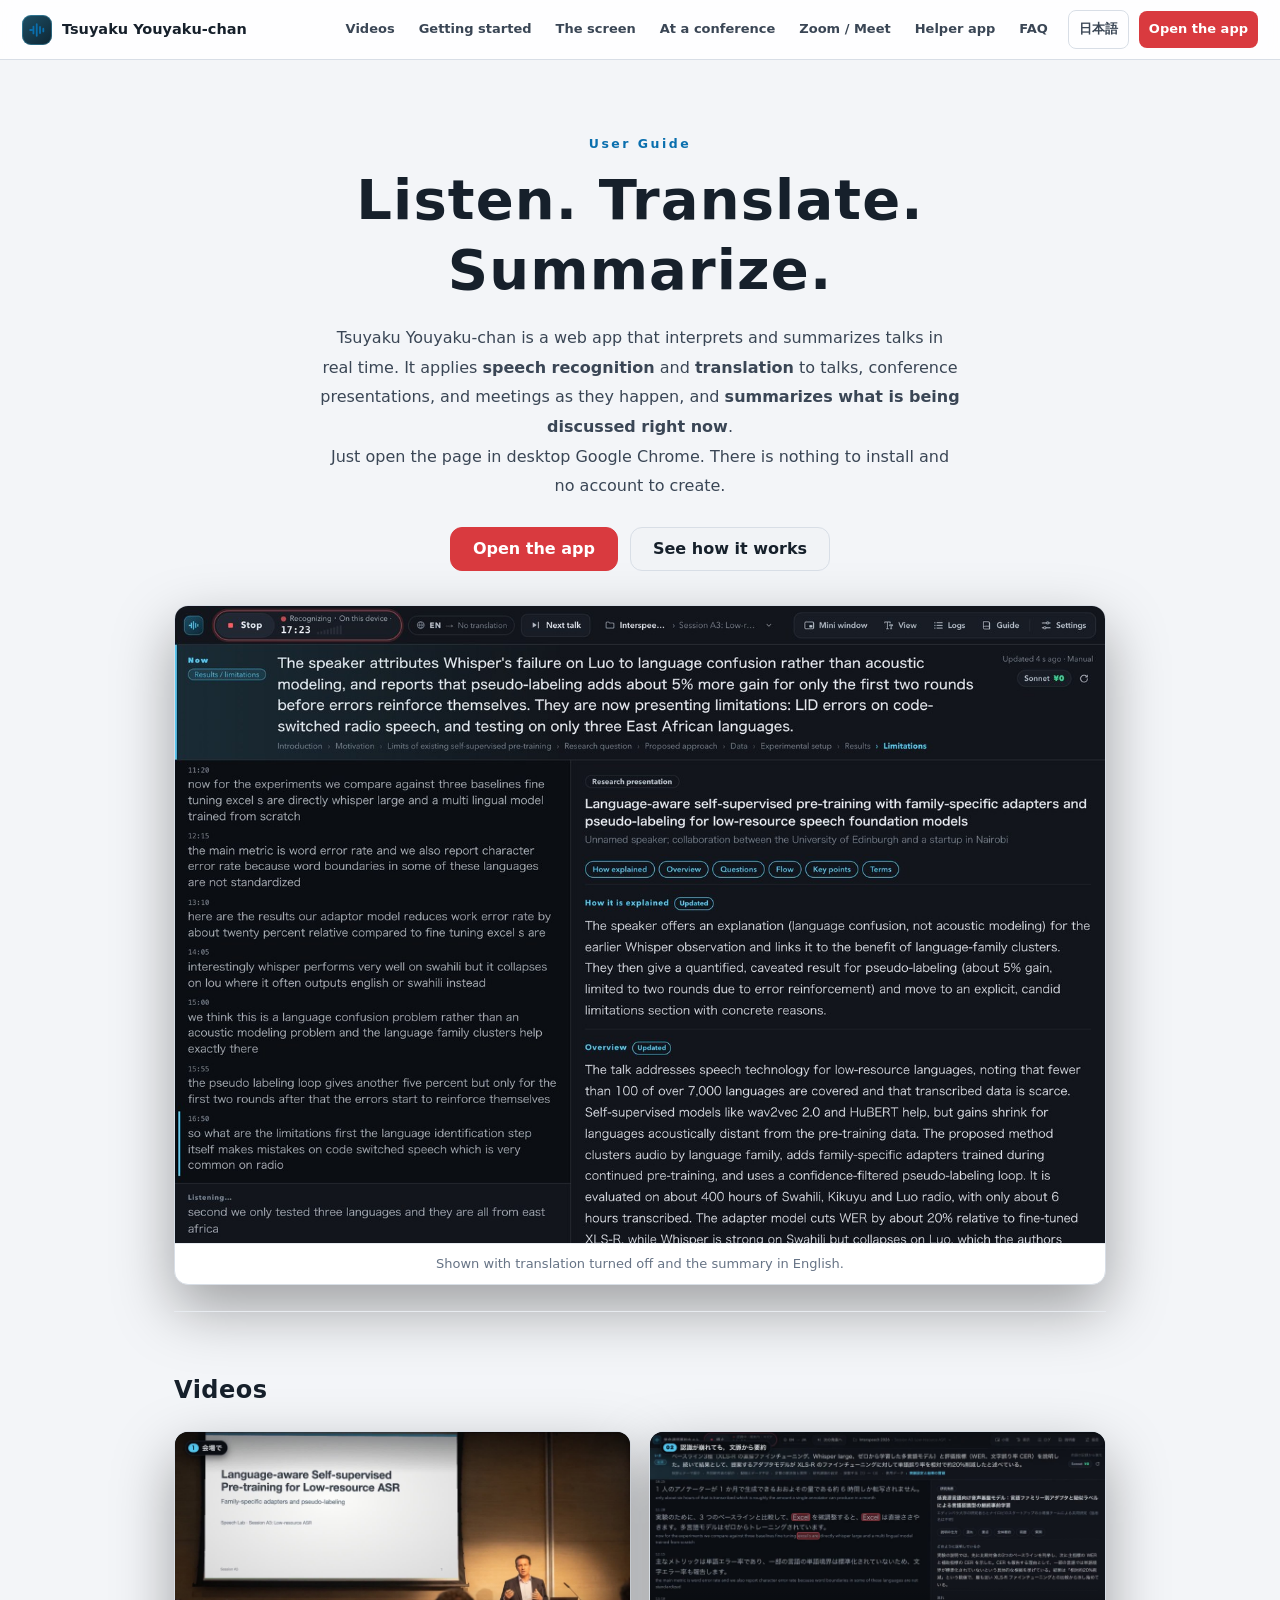
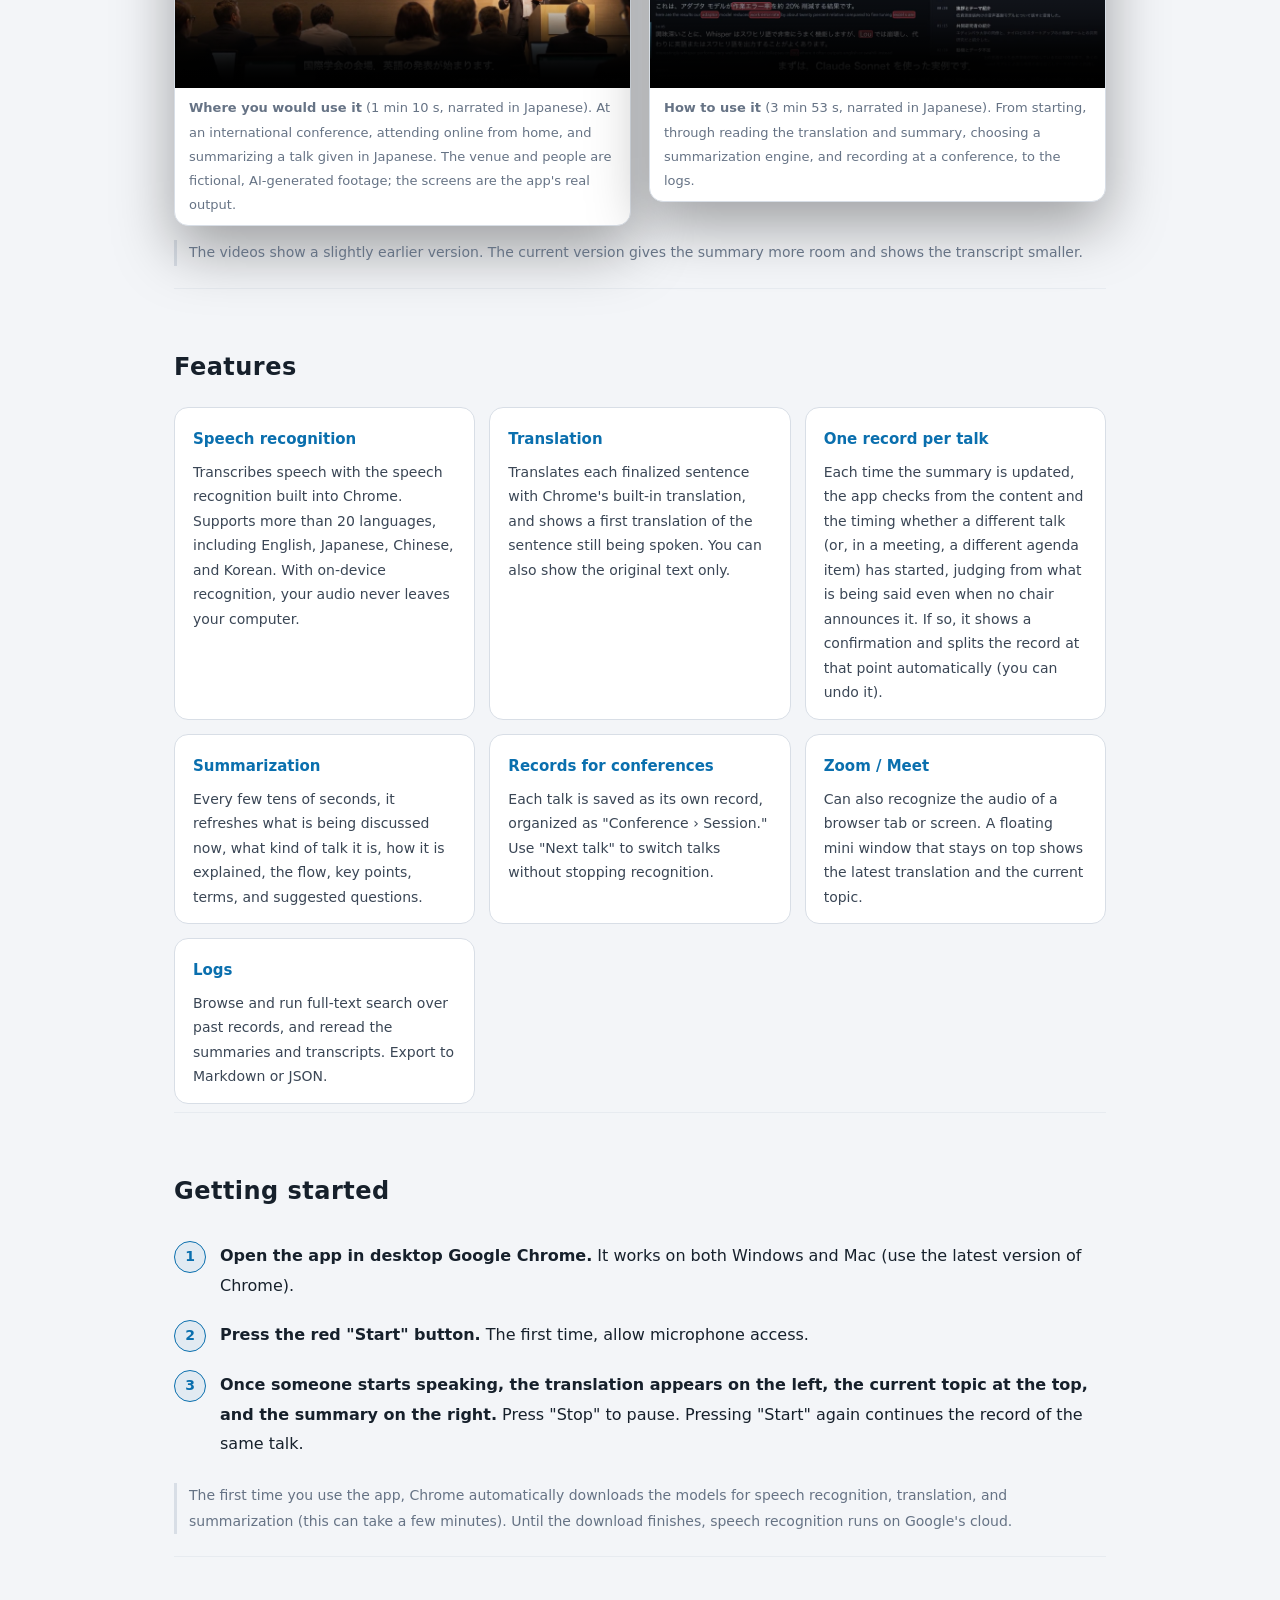
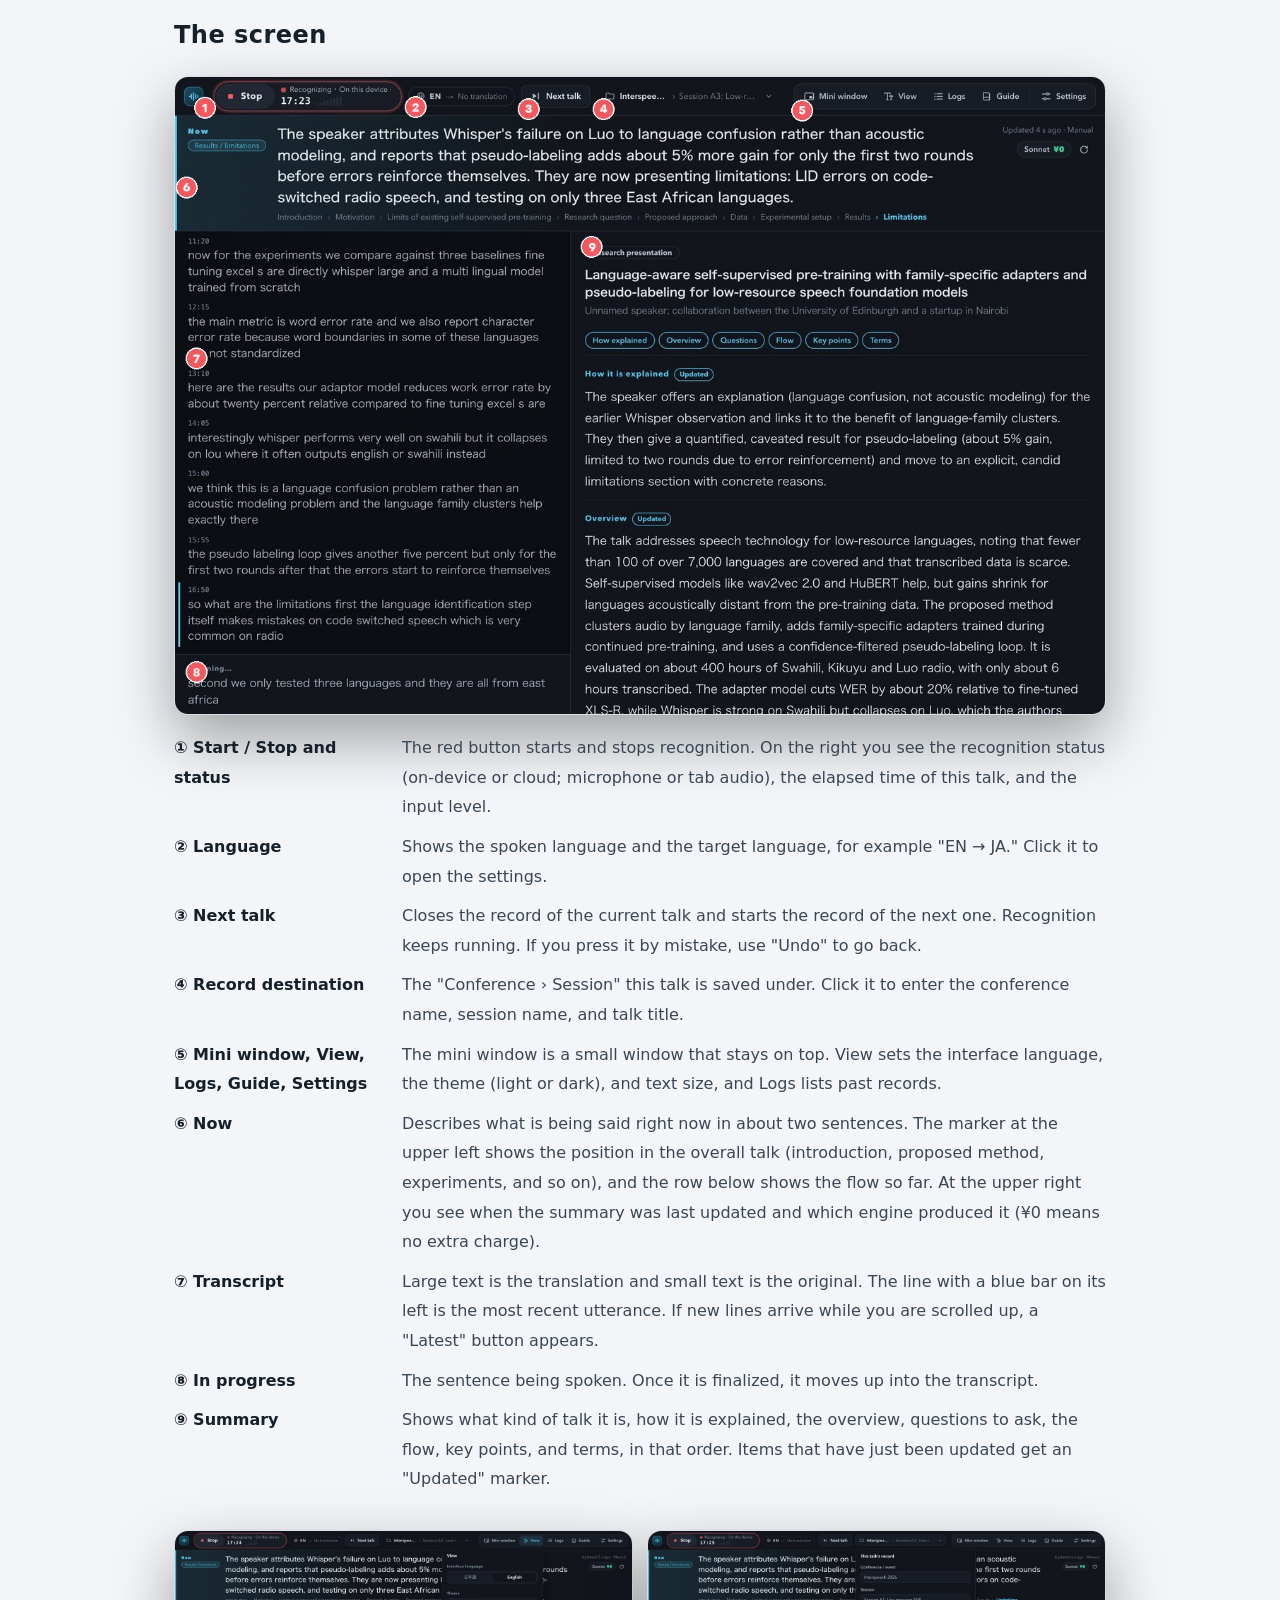
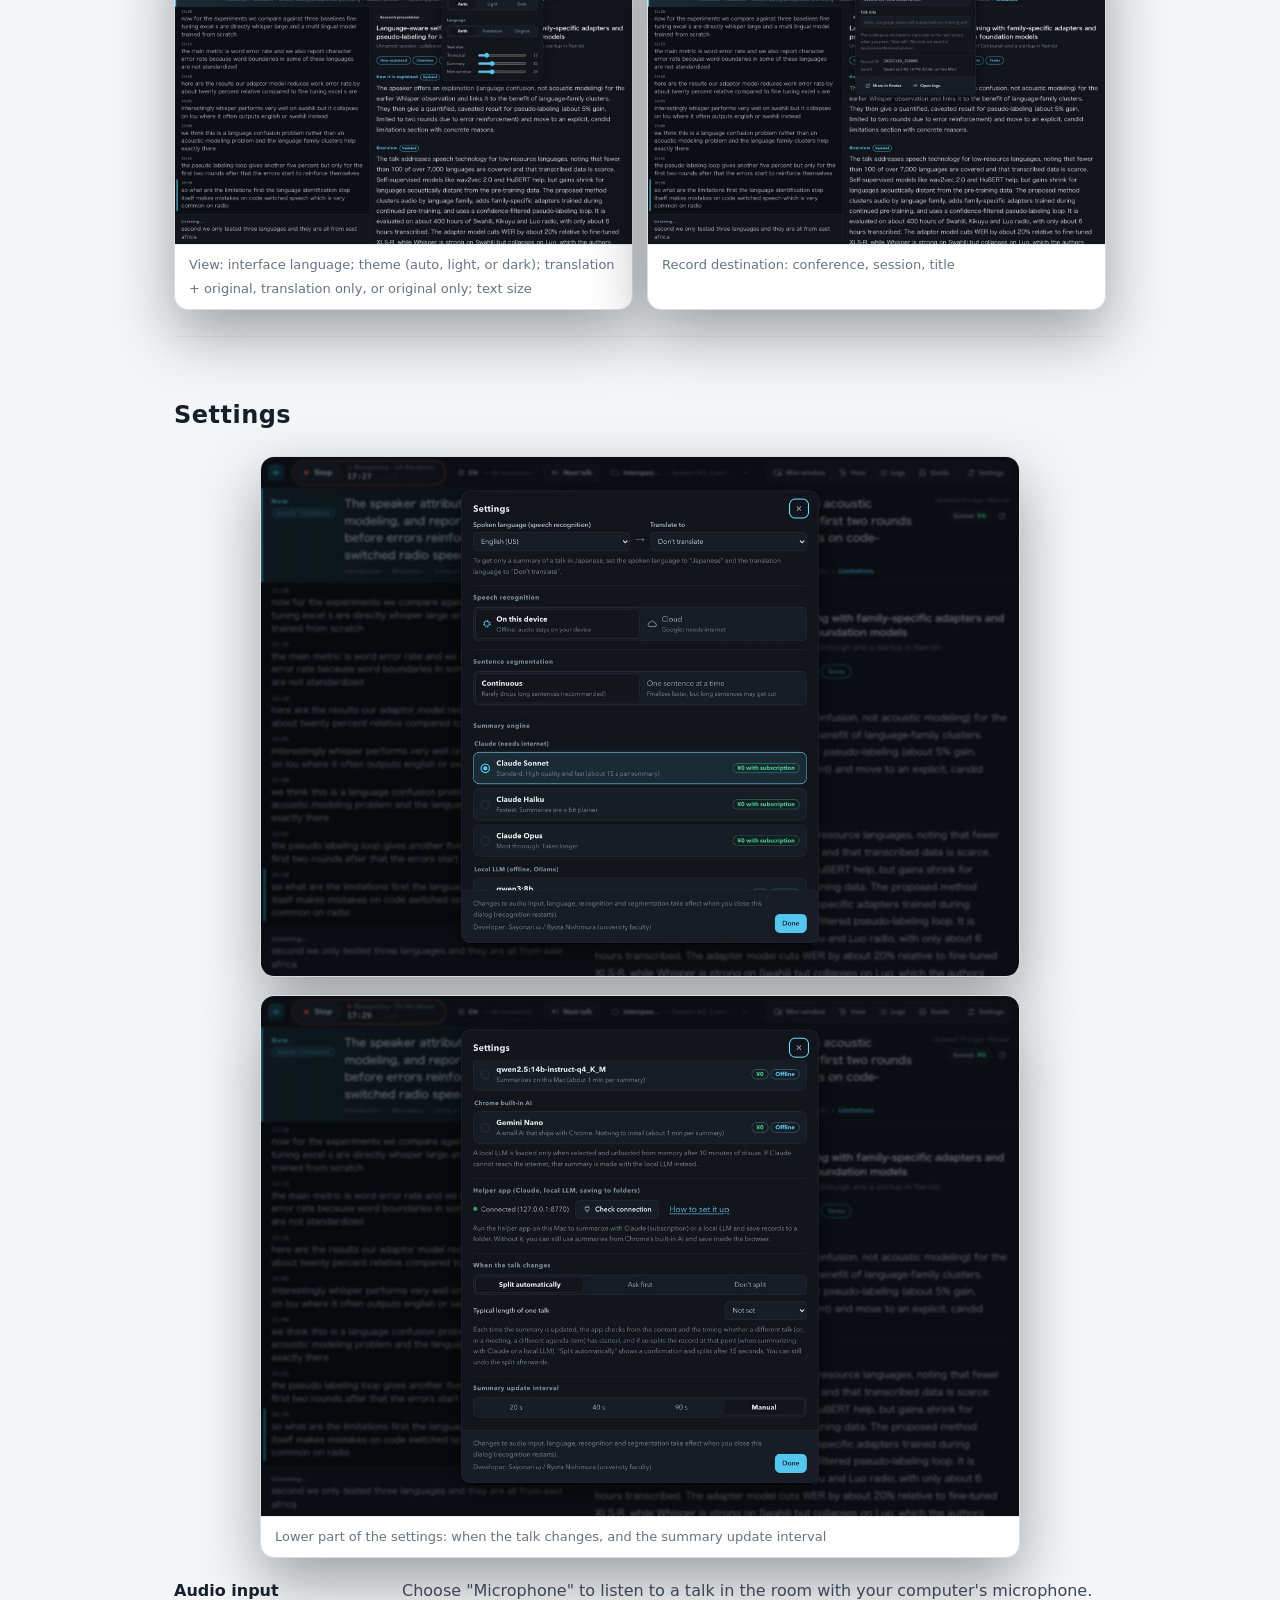
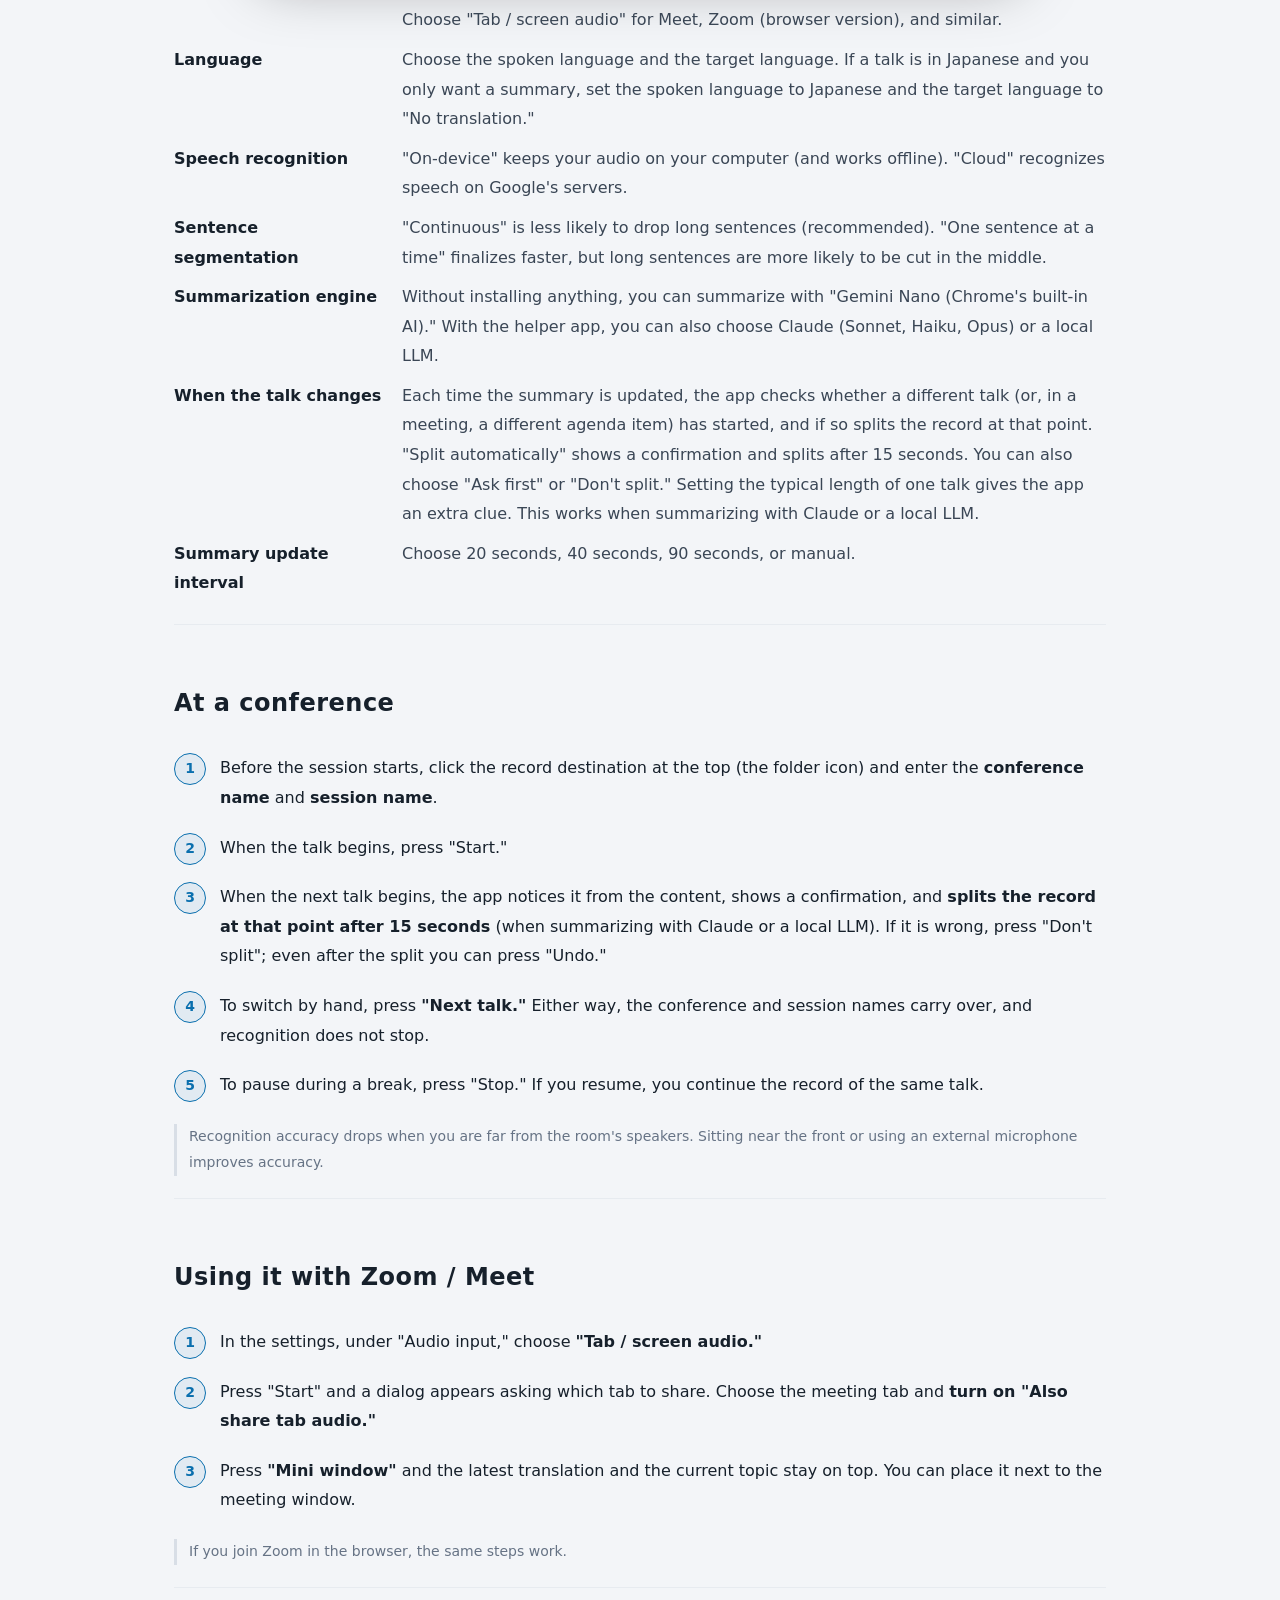
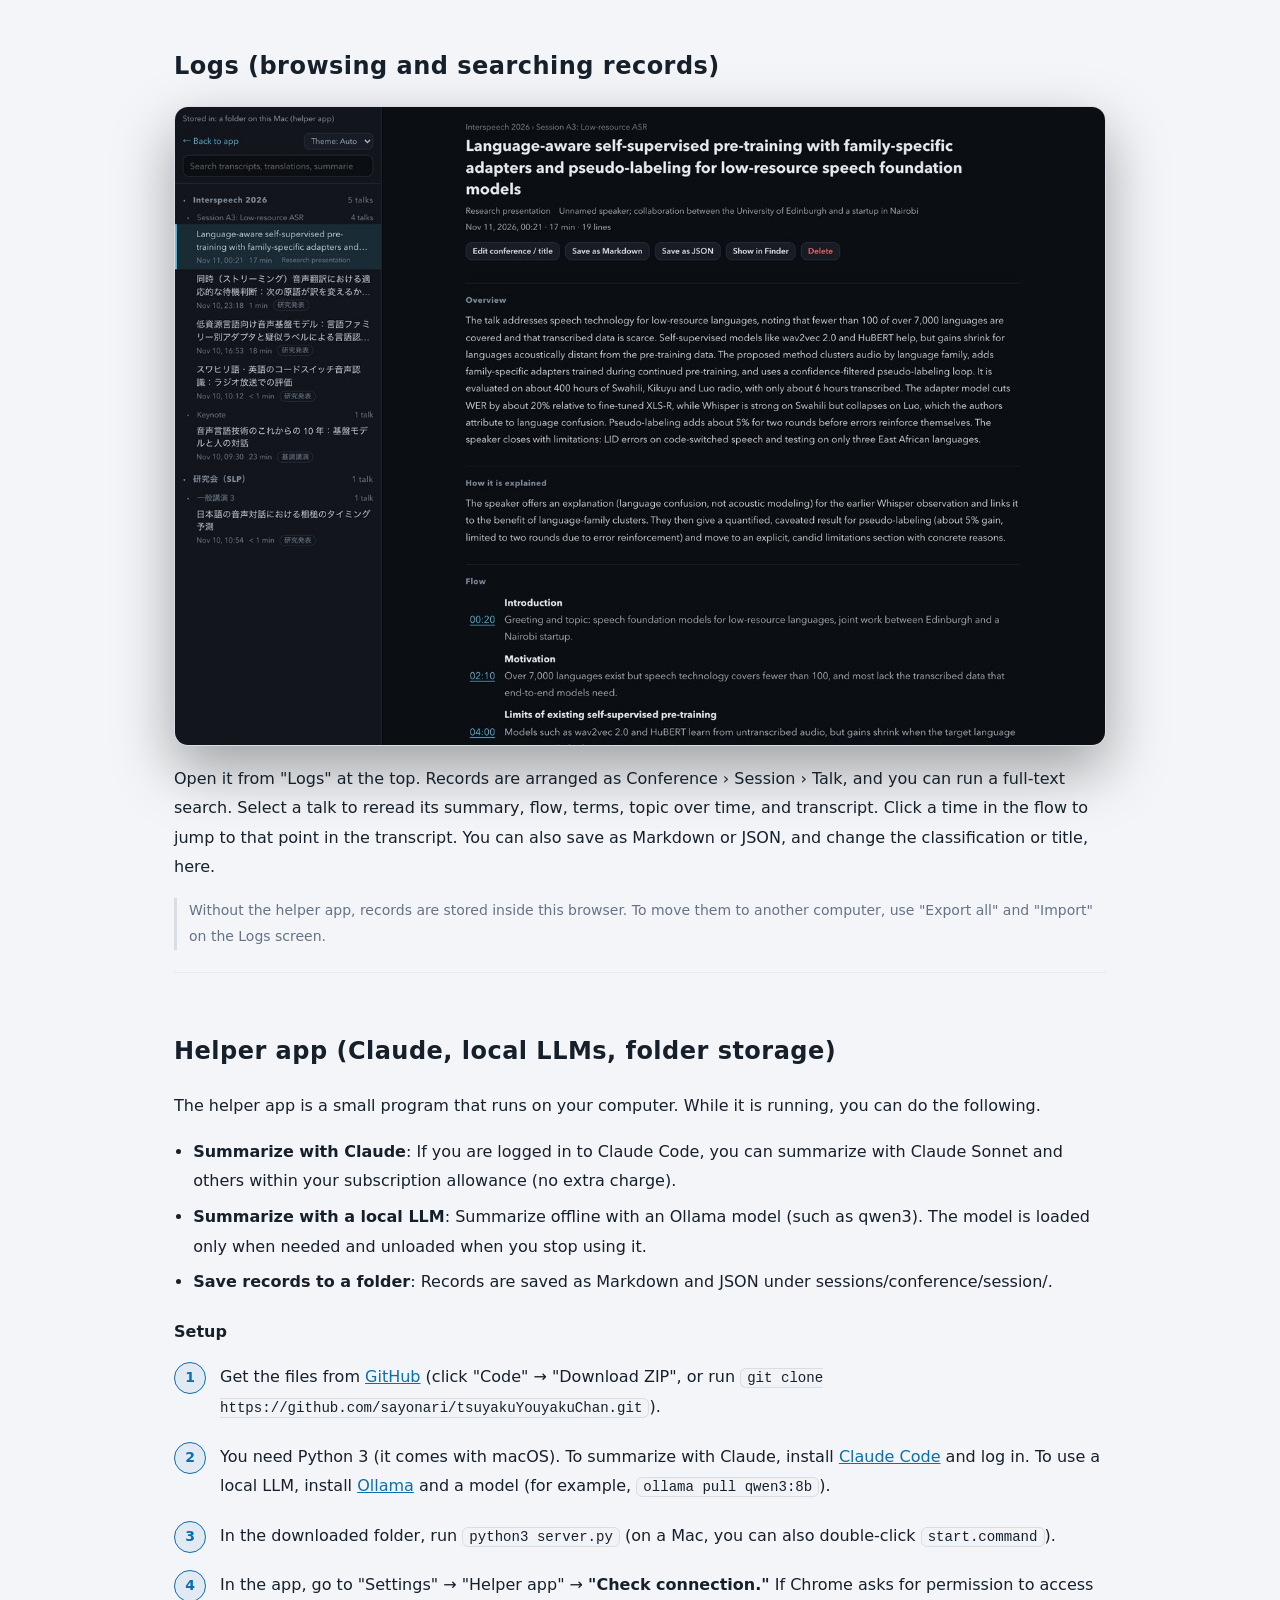
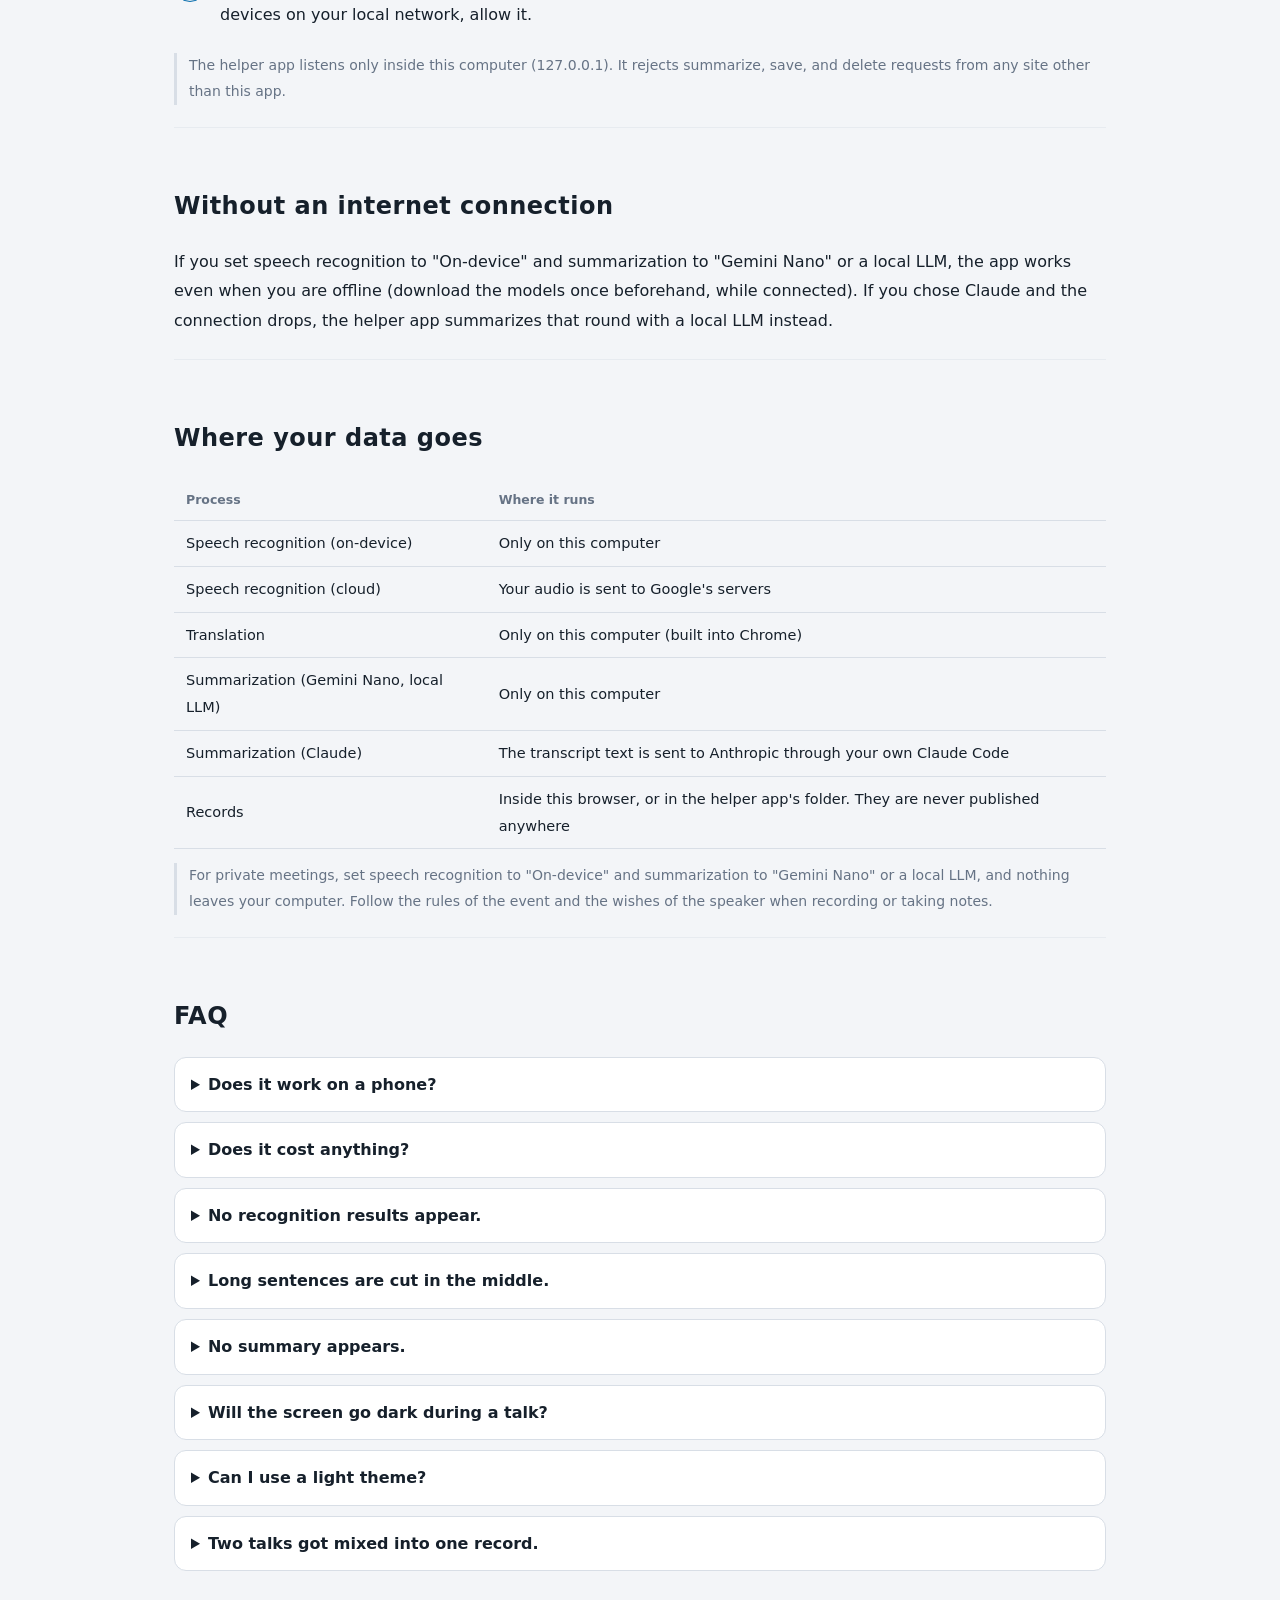
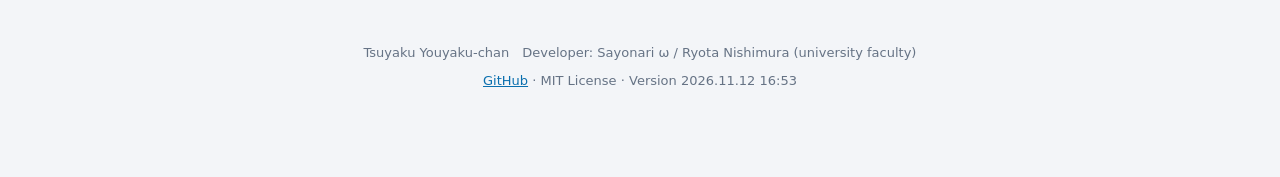
==== commit f7f0922a: "バージョン（最後に変更した日時）を表示する 設定画面の下・開始前の画面・説明書の末尾・ロゴのツールチップに出す． assets/version.js はコミット時に tools/stamp_versi" ====
--- a/guide-en.html
+++ b/guide-en.html
@@ -177,8 +177,9 @@
 
 <footer class="foot">
   <p>Tsuyaku Youyaku-chan　Developer: Sayonari ω / Ryota Nishimura (university faculty)</p>
-  <p><a href="https://github.com/sayonari/tsuyakuYouyakuChan">GitHub</a> · MIT License</p>
+  <p><a href="https://github.com/sayonari/tsuyakuYouyakuChan">GitHub</a> · MIT License · Version <span data-version></span></p>
 </footer>
 </main>
+<script src="assets/version.js"></script>
 </body>
 </html>
